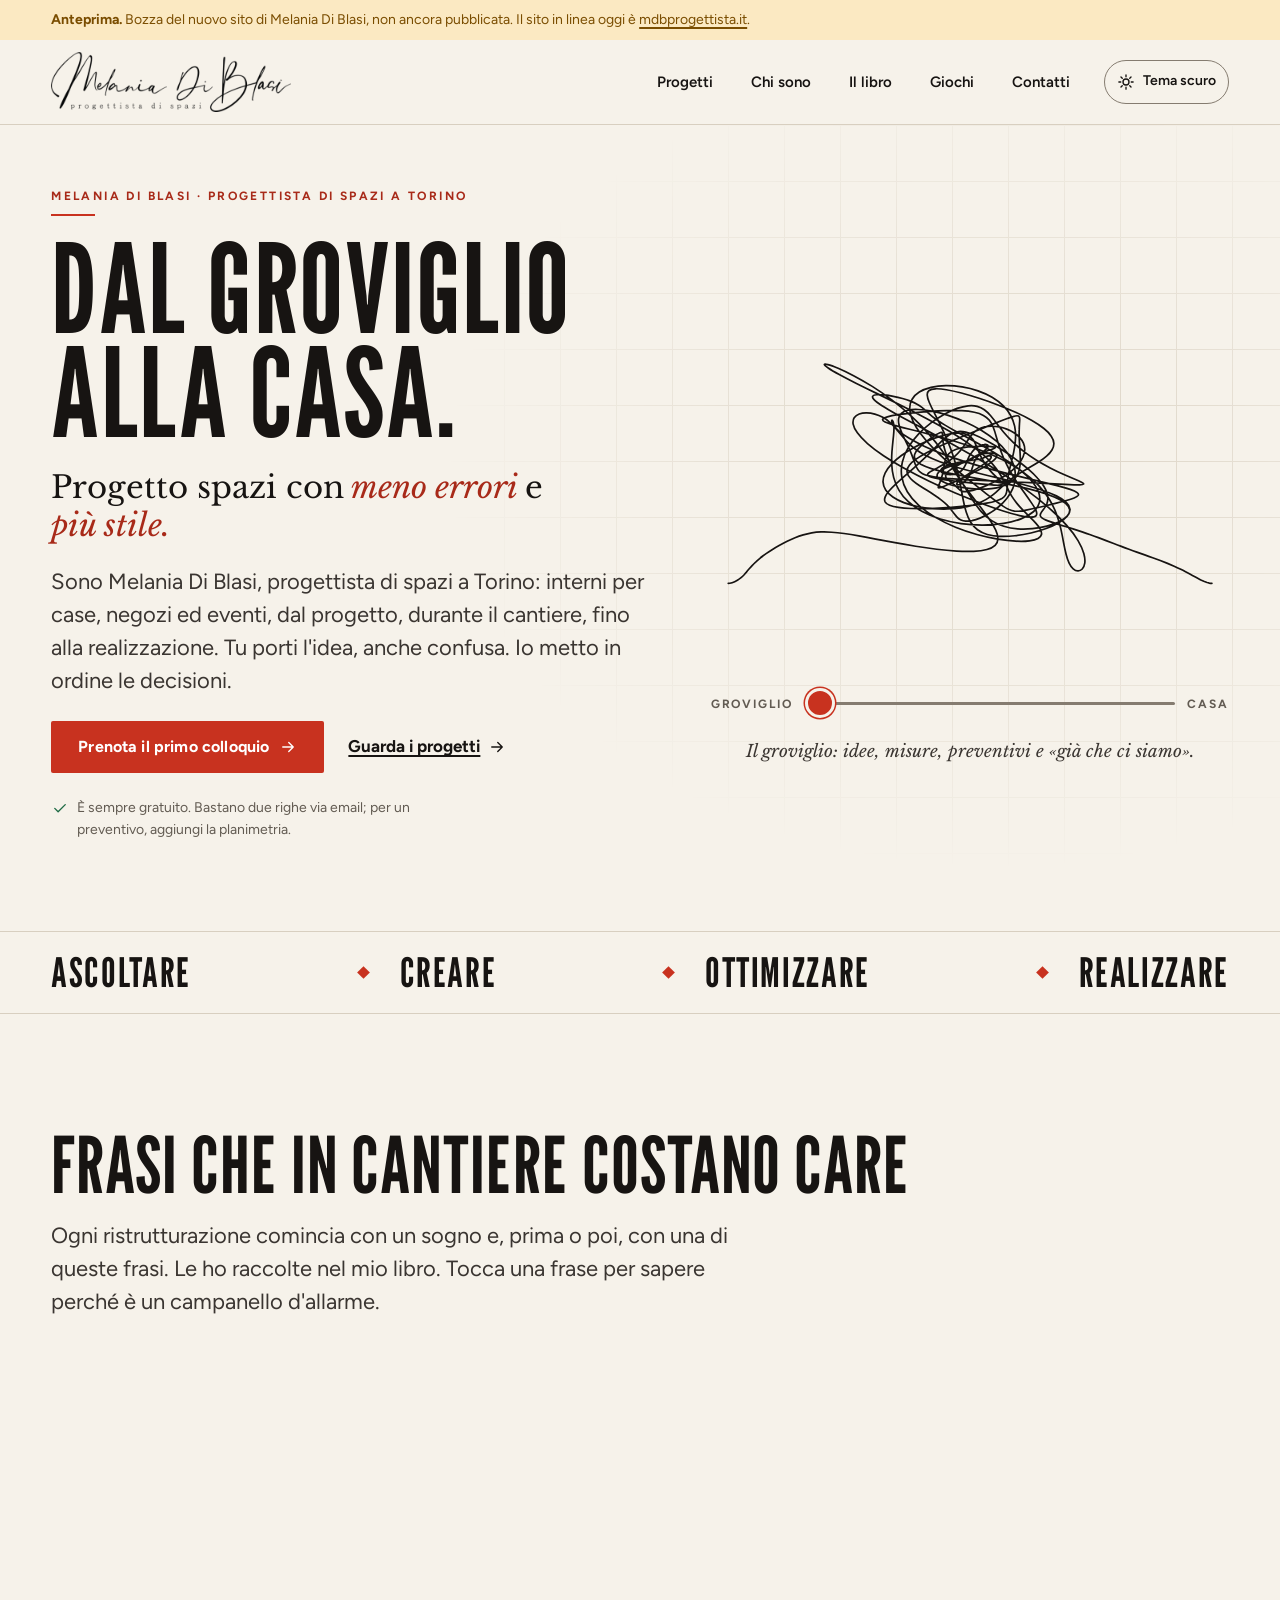
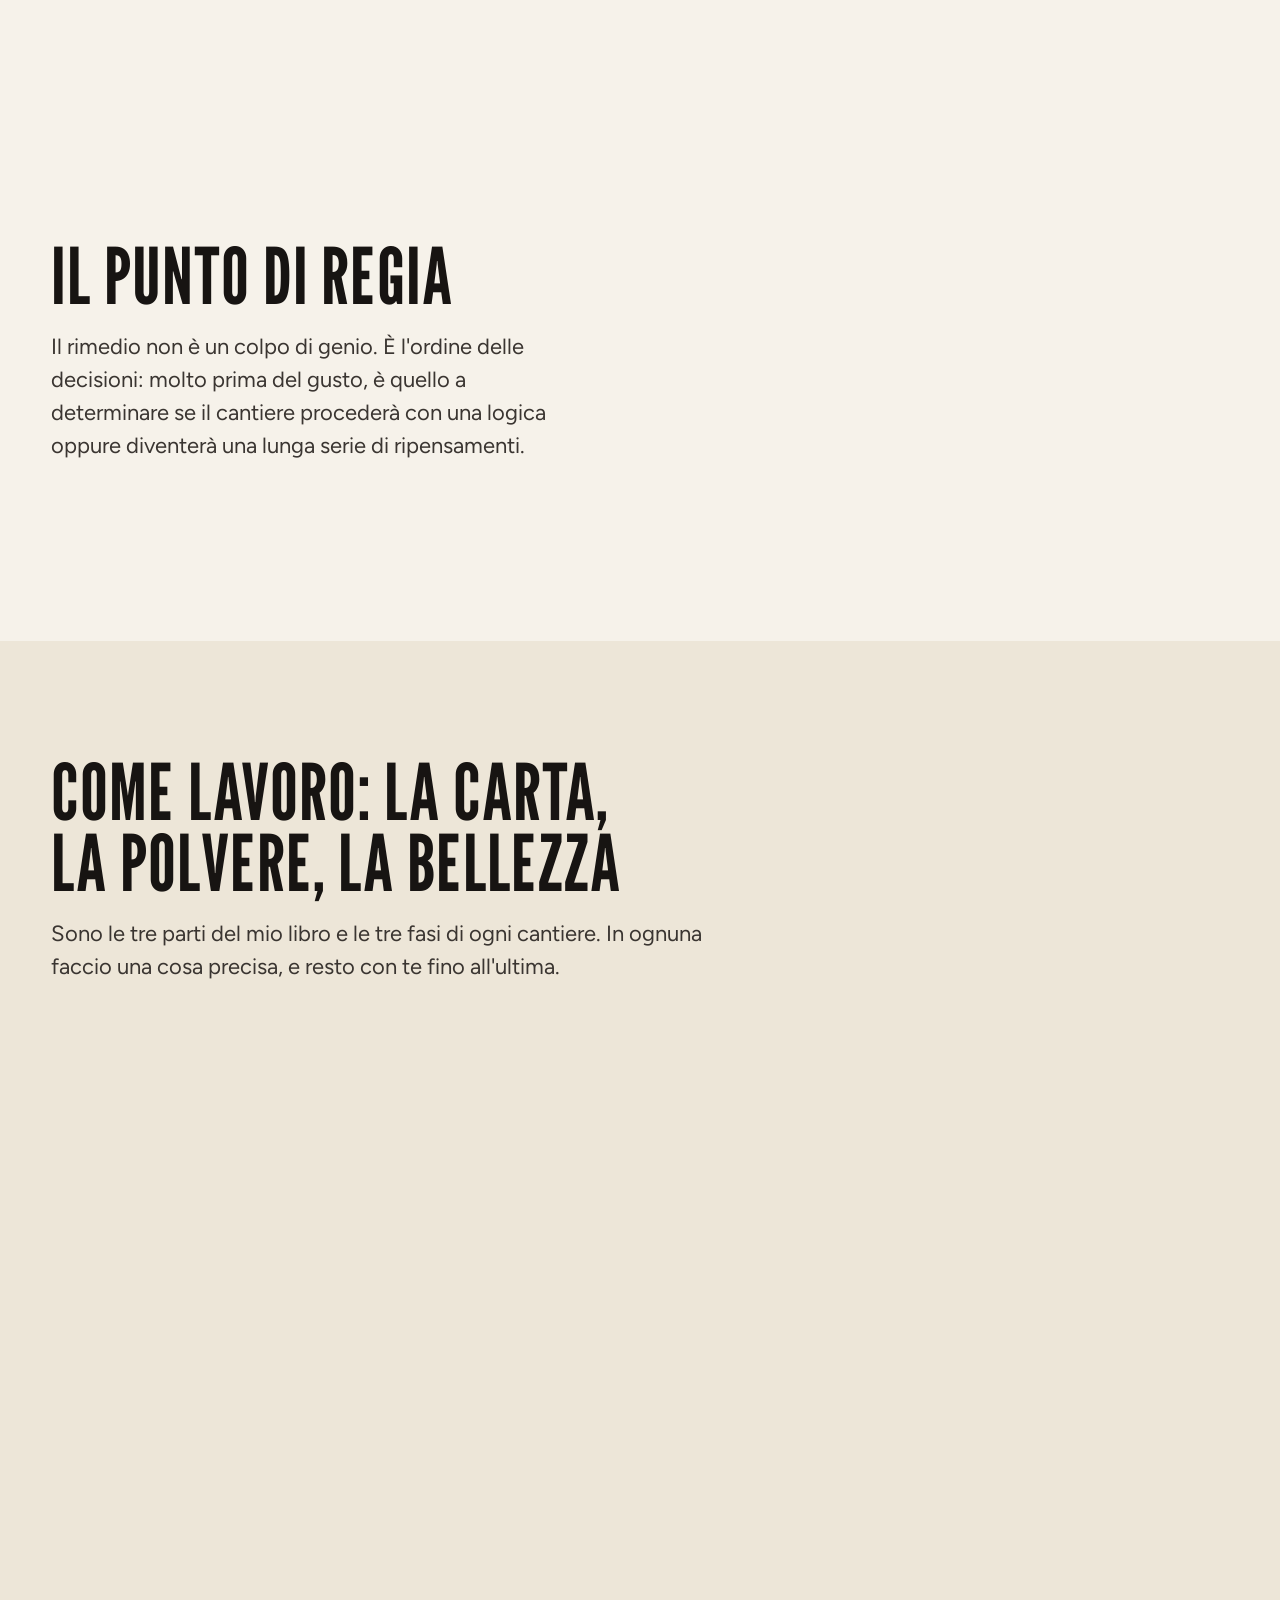
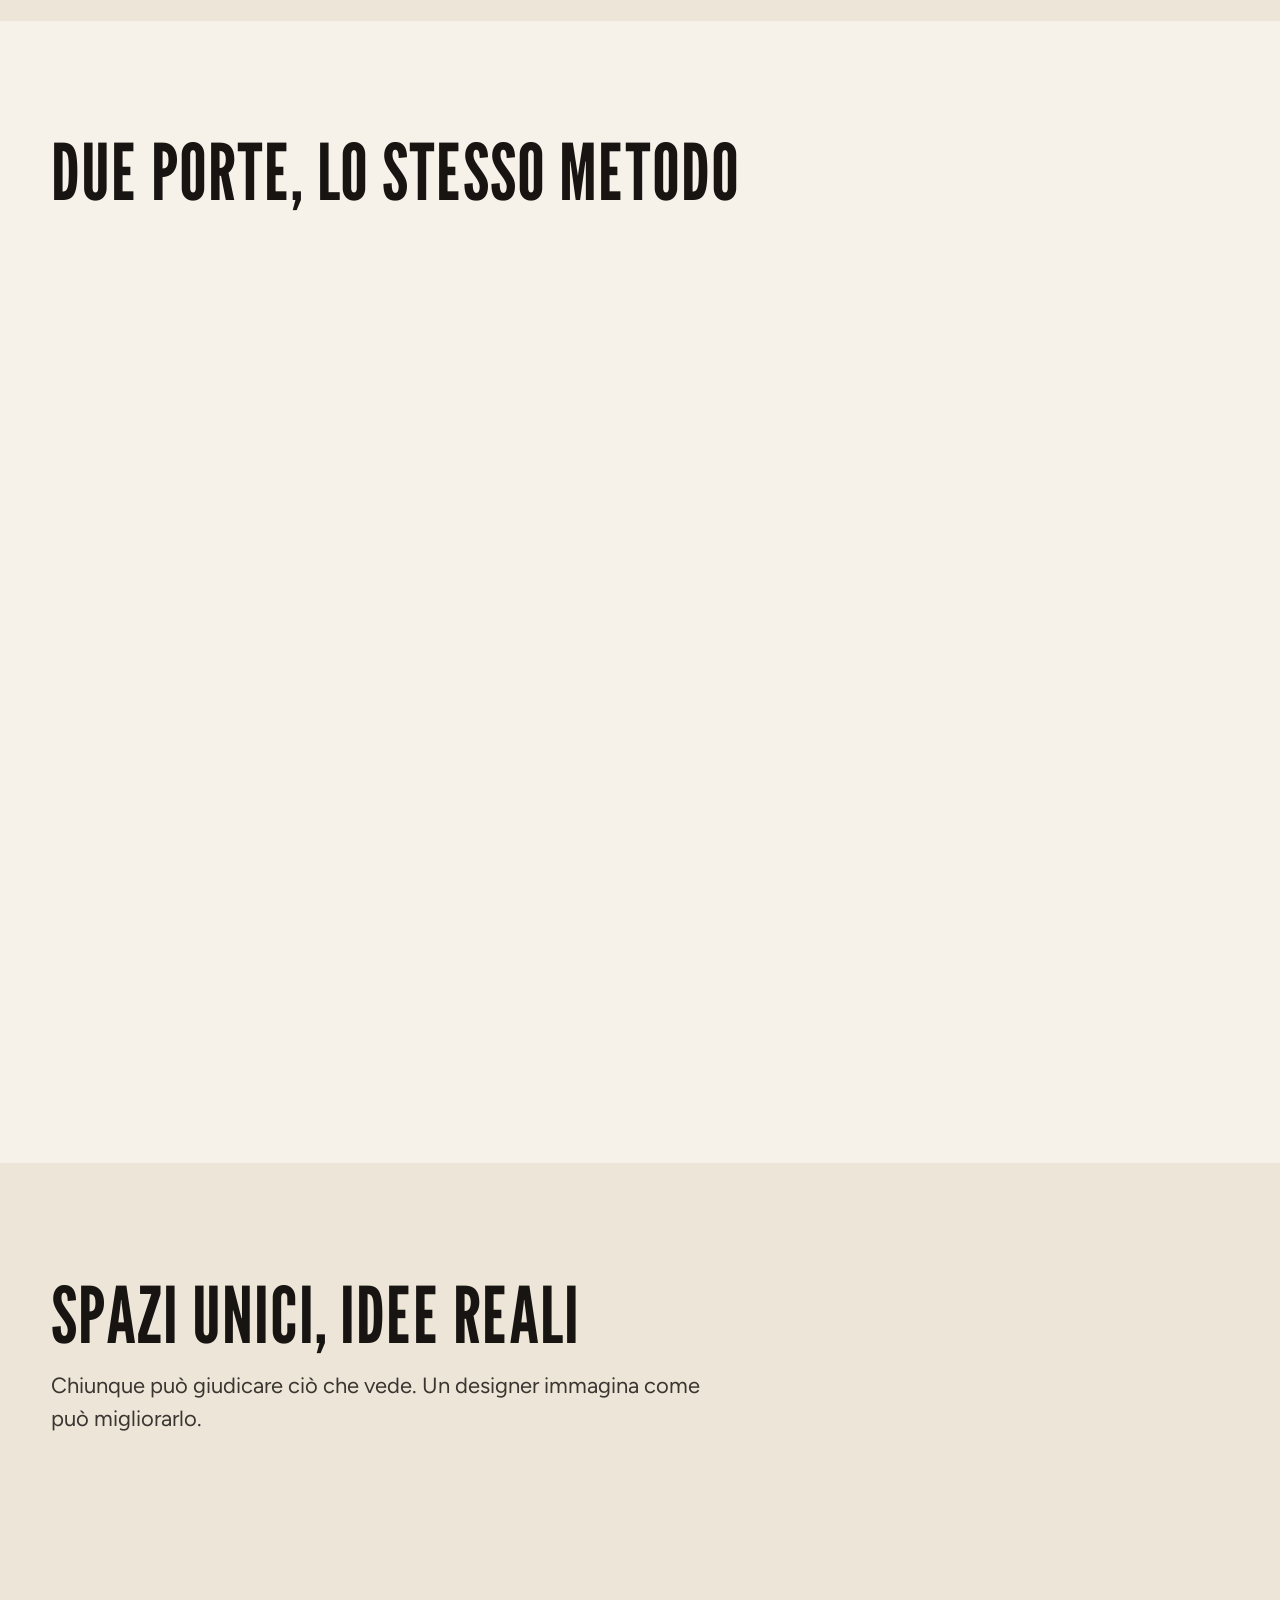
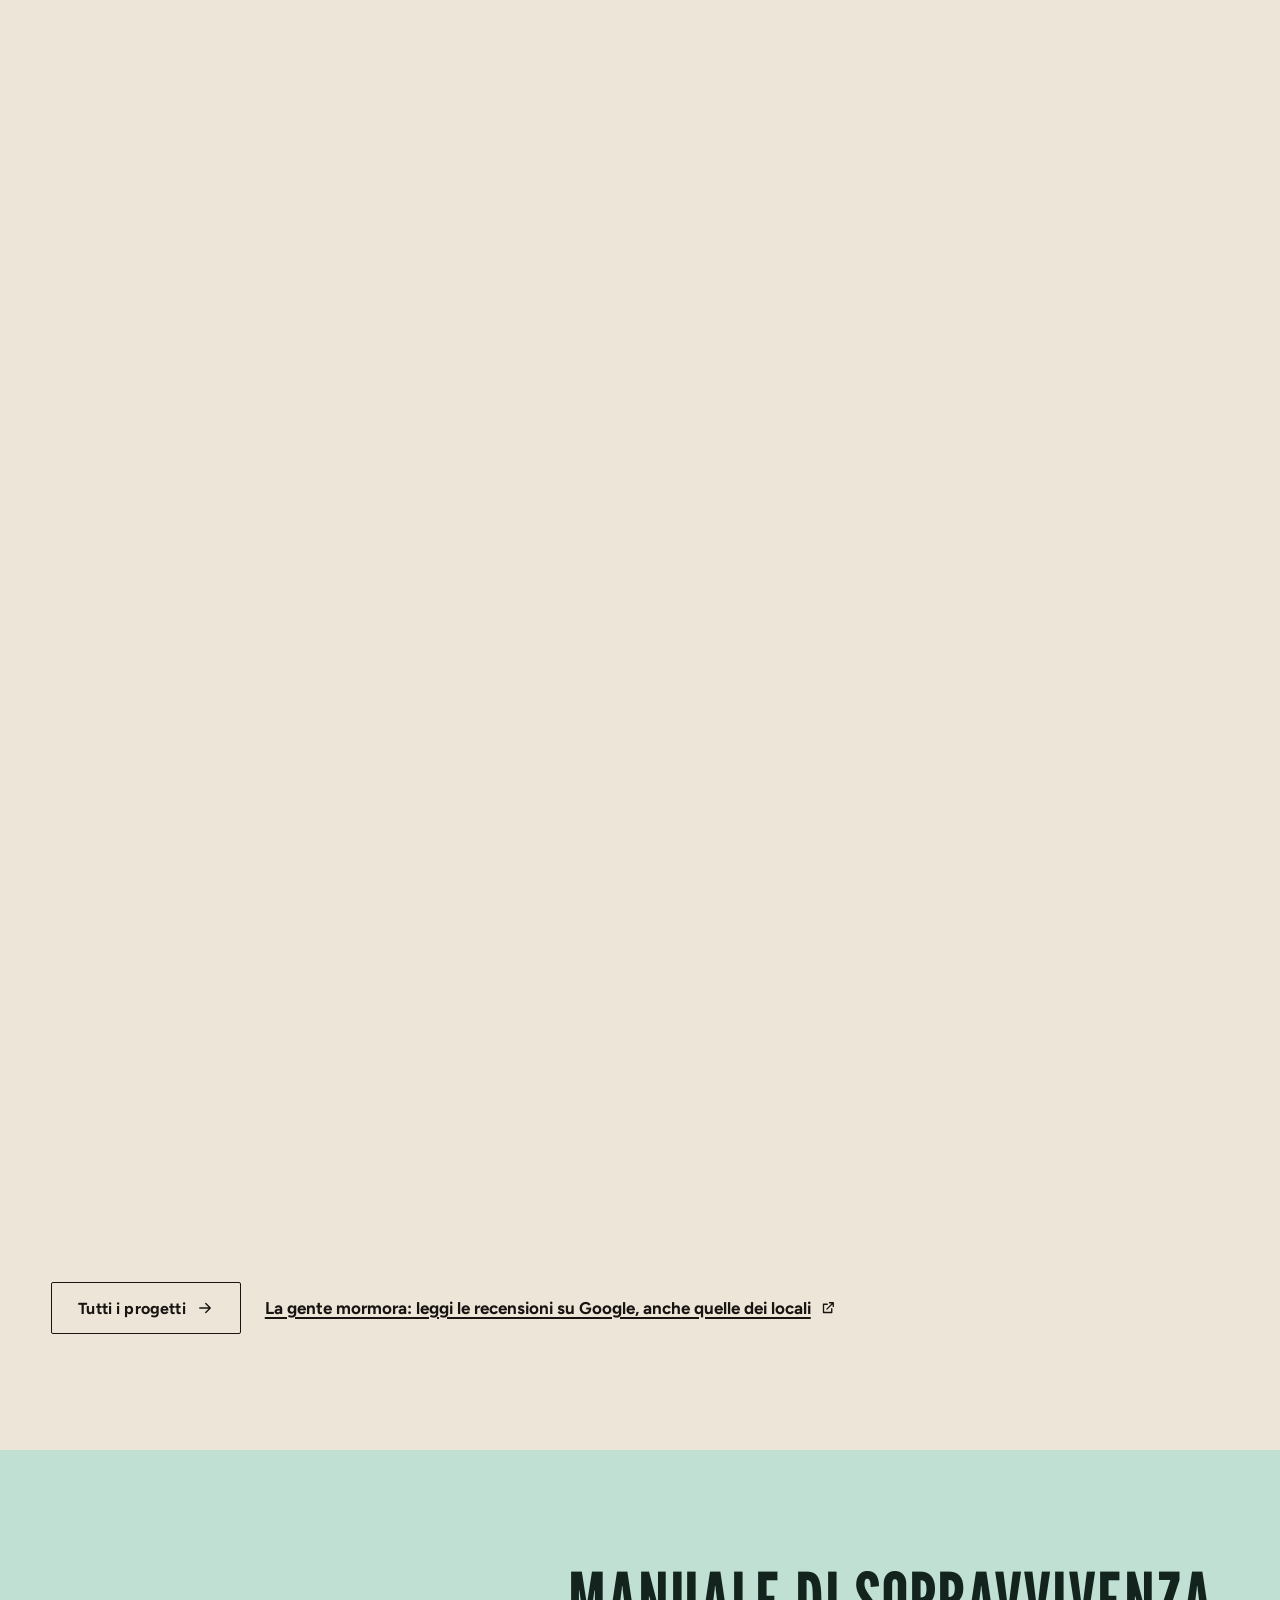
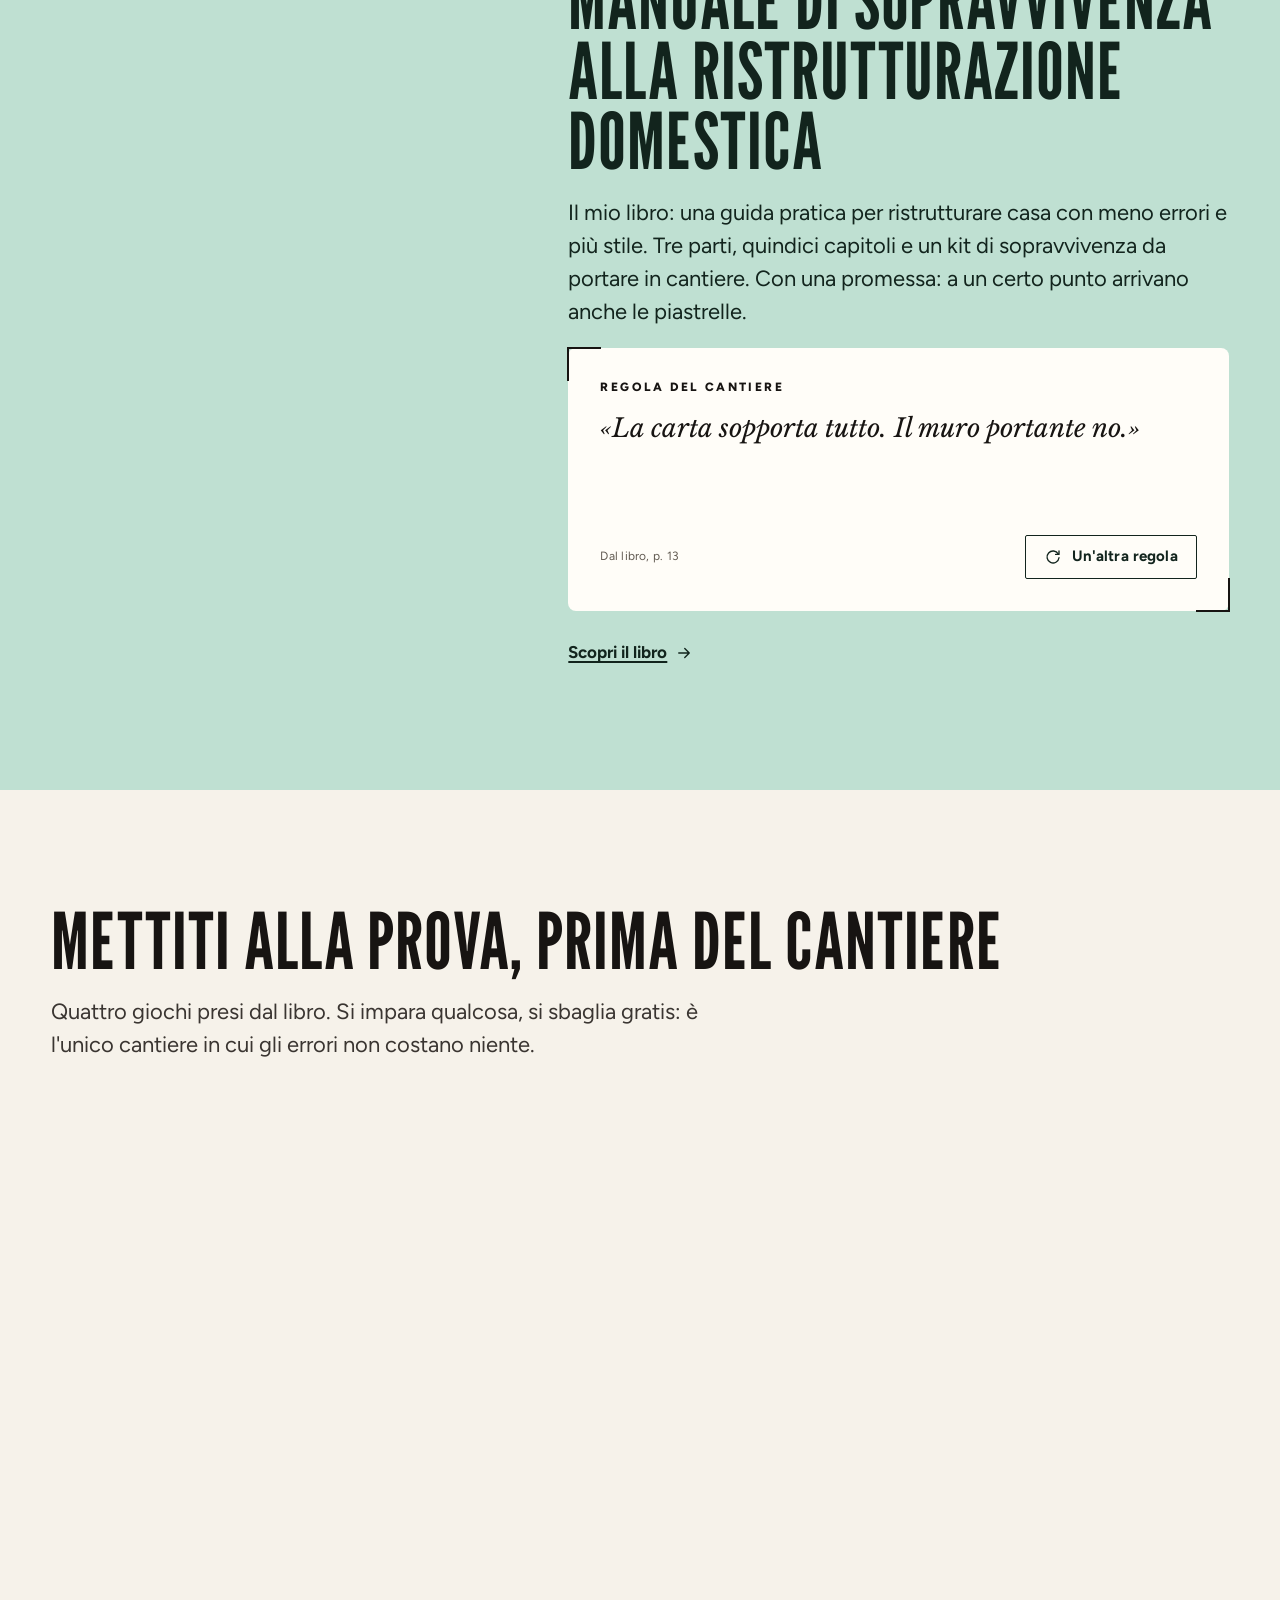
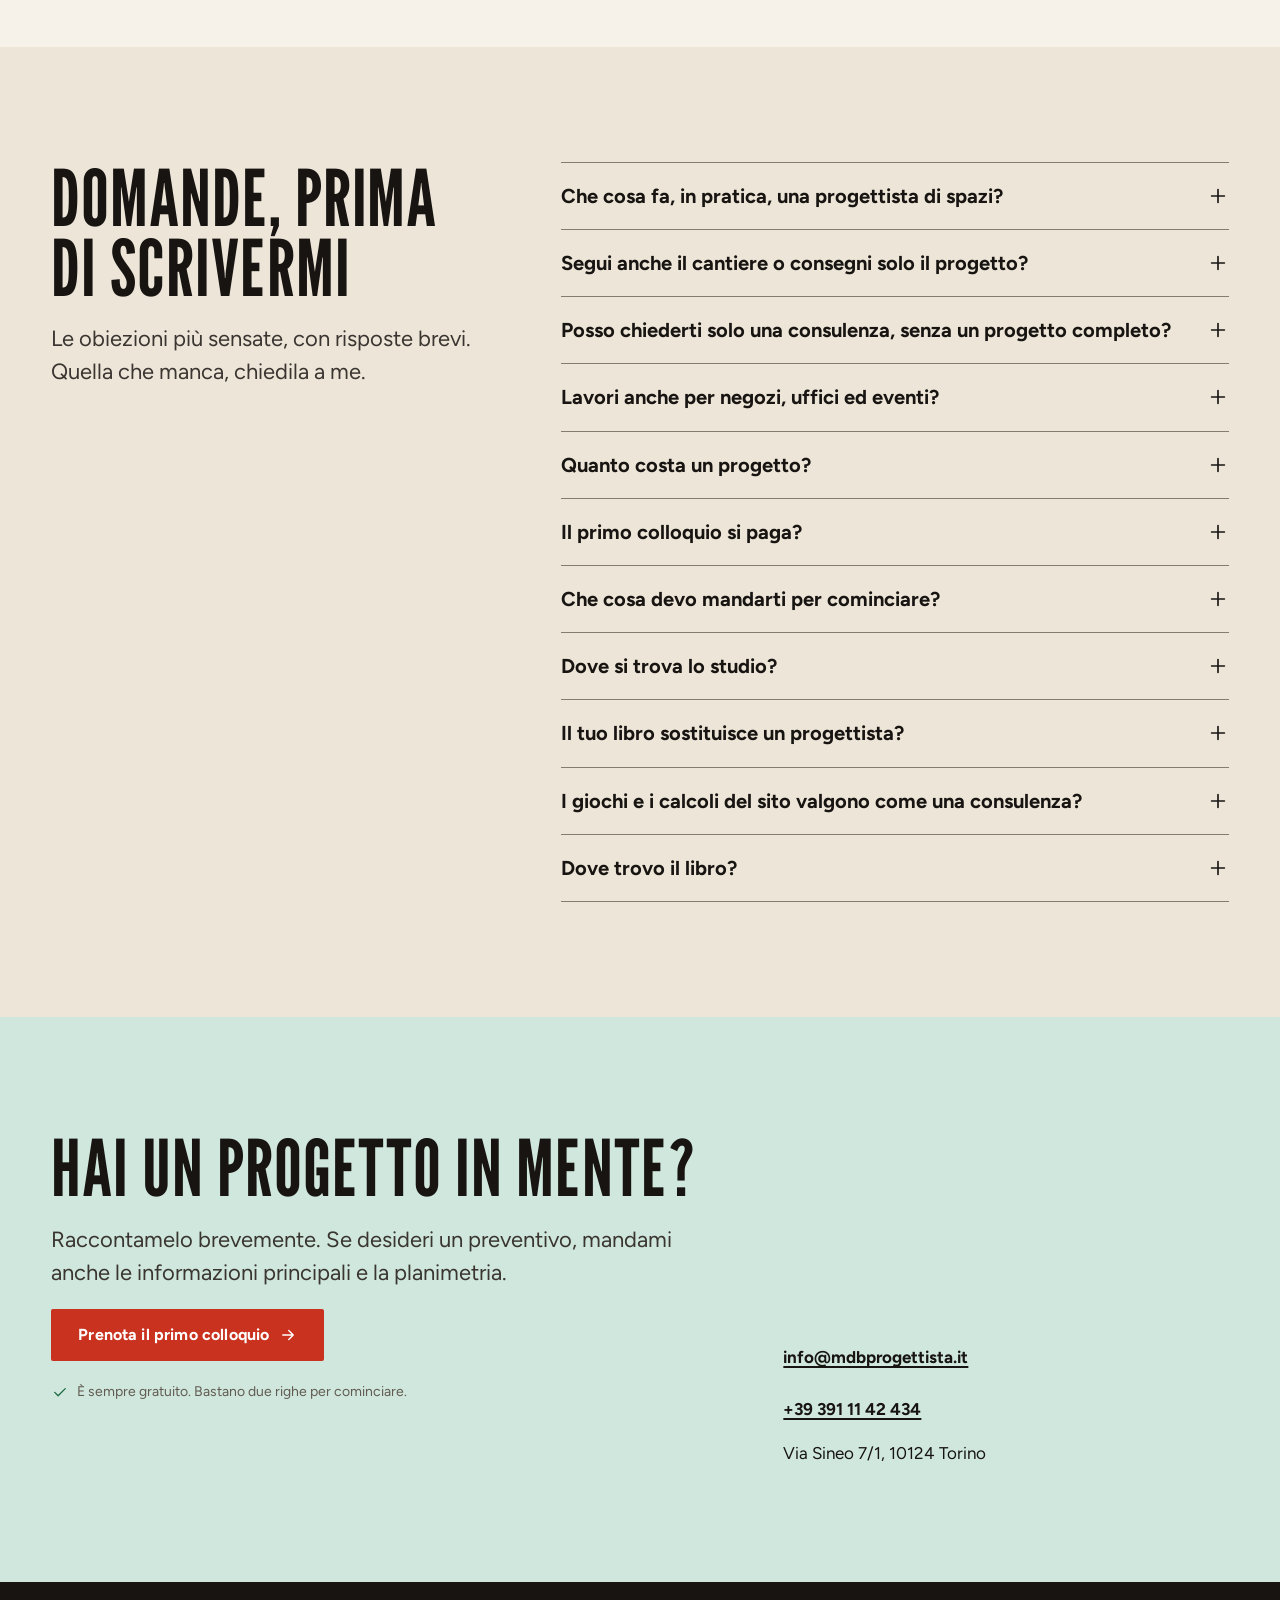
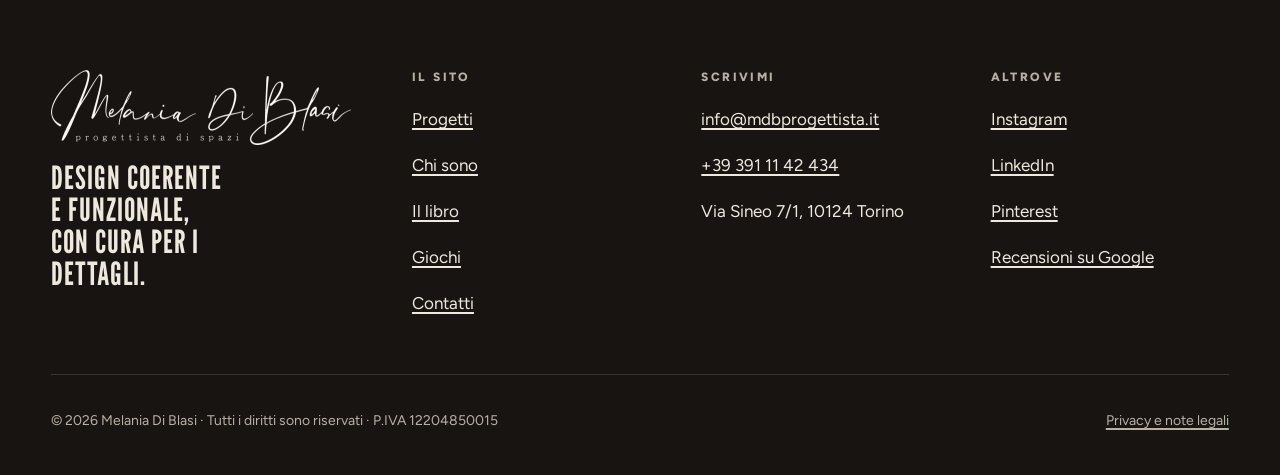
==== index.html @ 5ae968a7 "Bozza del sito (costruita dal salvataggio 2538190) Co-Authored-By: Claude Fable 5.2 <noreply@anthrop" ====
<!doctype html>
<html lang="it" class="no-js">
<head>
<meta charset="utf-8">
<meta name="viewport" content="width=device-width, initial-scale=1">
<title>Melania Di Blasi · Progettista di spazi a Torino</title>
<meta name="description" content="Interior design per case, negozi ed eventi a Torino. Dal progetto al cantiere fino alla realizzazione: raccontami il tuo spazio con una email.">
<link rel="canonical" href="https://andr3a100.github.io/mdb-anteprima/">
<meta name="robots" content="noindex, nofollow">
<meta name="author" content="Melania Di Blasi">
<meta name="theme-color" content="#F6F2EA" media="(prefers-color-scheme: light)">
<meta name="theme-color" content="#141210" media="(prefers-color-scheme: dark)">
<meta name="format-detection" content="telephone=no">
<meta http-equiv="Content-Security-Policy" content="default-src 'self'; img-src 'self' data:; style-src 'self'; script-src 'self'; font-src 'self'; connect-src 'none'; object-src 'none'; base-uri 'self'; form-action 'none'">
<meta name="referrer" content="strict-origin-when-cross-origin">
<meta property="og:type" content="website">
<meta property="og:locale" content="it_IT">
<meta property="og:site_name" content="Melania Di Blasi · progettista di spazi">
<meta property="og:title" content="Melania Di Blasi · Progettista di spazi a Torino">
<meta property="og:description" content="Interior design per case, negozi ed eventi a Torino. Dal progetto al cantiere fino alla realizzazione: raccontami il tuo spazio con una email.">
<meta property="og:url" content="https://andr3a100.github.io/mdb-anteprima/">
<meta property="og:image" content="https://andr3a100.github.io/mdb-anteprima/risorse/img/anteprima.jpg">
<meta property="og:image:width" content="1200">
<meta property="og:image:height" content="630">
<meta property="og:image:alt" content="Melania Di Blasi, progettista di spazi: dal groviglio alla casa">
<meta name="twitter:card" content="summary_large_image">
<link rel="icon" href="risorse/img/icona.svg" type="image/svg+xml">
<link rel="icon" href="risorse/img/icona-48.png" sizes="48x48" type="image/png">
<link rel="apple-touch-icon" href="risorse/img/icona-180.png">
<link rel="preload" href="risorse/font/league-gothic-400.woff2" as="font" type="font/woff2" crossorigin>
<link rel="preload" href="risorse/font/figtree-variabile.woff2" as="font" type="font/woff2" crossorigin>
<link rel="stylesheet" href="risorse/css/sito.css?v=bc09ea7401">
<script src="risorse/js/tema.js?v=bbae7c9311"></script>
<script type="application/ld+json">{"@context": "https://schema.org", "@graph": [{"@type": ["LocalBusiness", "ProfessionalService"], "@id": "https://andr3a100.github.io/mdb-anteprima/#studio", "name": "Melania Di Blasi · progettista di spazi", "url": "https://andr3a100.github.io/mdb-anteprima/", "description": "Progetti di interior design e brand identity per spazi residenziali e commerciali: consulenza per ristrutturazioni, home staging, allestimento di eventi.", "image": "https://andr3a100.github.io/mdb-anteprima/risorse/img/anteprima.jpg", "logo": "https://andr3a100.github.io/mdb-anteprima/risorse/img/logo-melania-di-blasi.png", "email": "info@mdbprogettista.it", "telephone": "+393911142434", "vatID": "IT12204850015", "address": {"@type": "PostalAddress", "streetAddress": "Via Sineo 7/1", "postalCode": "10124", "addressLocality": "Torino", "addressCountry": "IT"}, "founder": {"@id": "https://andr3a100.github.io/mdb-anteprima/#melania"}, "sameAs": ["https://www.instagram.com/melania_di_blasi_progettista", "https://www.linkedin.com/in/melania-d-bb1aa2b3", "https://pin.it/127tPZosk"]}, {"@type": "Person", "@id": "https://andr3a100.github.io/mdb-anteprima/#melania", "name": "Melania Di Blasi", "jobTitle": "Progettista di spazi", "url": "https://andr3a100.github.io/mdb-anteprima/about/", "worksFor": {"@id": "https://andr3a100.github.io/mdb-anteprima/#studio"}, "sameAs": ["https://www.instagram.com/melania_di_blasi_progettista", "https://www.linkedin.com/in/melania-d-bb1aa2b3", "https://pin.it/127tPZosk"]}, {"@type": "WebSite", "@id": "https://andr3a100.github.io/mdb-anteprima/#sito", "url": "https://andr3a100.github.io/mdb-anteprima/", "name": "Melania Di Blasi · progettista di spazi", "inLanguage": "it", "publisher": {"@id": "https://andr3a100.github.io/mdb-anteprima/#studio"}}, {"@type": "FAQPage", "@id": "https://andr3a100.github.io/mdb-anteprima/#domande", "mainEntity": [{"@type": "Question", "name": "Che cosa fa, in pratica, una progettista di spazi?", "acceptedAnswer": {"@type": "Answer", "text": "Progetto spazi residenziali e commerciali. Comincio da come una casa viene vissuta e da come un'attività vuole essere riconosciuta, non da uno stile da applicare a ogni progetto. Poi traduco esigenze e idee in scelte concrete: la distribuzione degli ambienti, i materiali, la luce, i dettagli."}}, {"@type": "Question", "name": "Segui anche il cantiere o consegni solo il progetto?", "acceptedAnswer": {"@type": "Answer", "text": "Il mio lavoro non finisce con la consegna del progetto. Ti accompagno durante la ristrutturazione, mi confronto con le imprese e seguo le scelte che emergono lungo il percorso, perché ciò che abbiamo immaginato insieme trovi forma nella realtà."}}, {"@type": "Question", "name": "Posso chiederti solo una consulenza, senza un progetto completo?", "acceptedAnswer": {"@type": "Answer", "text": "Sì. Tra i miei servizi ci sono la consulenza per ristrutturazioni e l'home staging. Raccontami che cosa ti serve: partiamo da lì."}}, {"@type": "Question", "name": "Lavori anche per negozi, uffici ed eventi?", "acceptedAnswer": {"@type": "Answer", "text": "Sì. Per un negozio o un ufficio parto spesso dal brand: il logo, i colori, il modo in cui l'attività si racconta li porto dentro lo spazio, dalle vetrine agli interni. Per un evento curo anche la parte grafica, dagli inviti alla segnaletica, fino all'allestimento del giorno stesso."}}, {"@type": "Question", "name": "Quanto costa un progetto?", "acceptedAnswer": {"@type": "Answer", "text": "Dipende dallo spazio e da che cosa ti serve. Il primo colloquio è sempre gratuito; per un preventivo mandami le informazioni principali e la planimetria via email."}}, {"@type": "Question", "name": "Il primo colloquio si paga?", "acceptedAnswer": {"@type": "Answer", "text": "No: il primo colloquio è sempre gratuito. Se poi vuoi andare avanti, ti preparo un preventivo."}}, {"@type": "Question", "name": "Che cosa devo mandarti per cominciare?", "acceptedAnswer": {"@type": "Answer", "text": "Bastano due righe: raccontami brevemente il progetto che hai in mente. Se desideri un preventivo, aggiungi le informazioni principali e la planimetria."}}, {"@type": "Question", "name": "Dove si trova lo studio?", "acceptedAnswer": {"@type": "Answer", "text": "A Torino, in via Sineo. Lavoro anche fuori città: tra i progetti pubblicati c'è un ristorante a Vieste. Scrivimi dove si trova il tuo spazio."}}, {"@type": "Question", "name": "Il tuo libro sostituisce un progettista?", "acceptedAnswer": {"@type": "Answer", "text": "No, e non vuole farlo. Non nasce per trasformare chi legge in tecnico, artigiano o direttore dei lavori: è uno strumento per orientarsi dentro una ristrutturazione vera, capire quali domande conviene fare e in quali punti è meglio fermarsi prima di decidere male."}}, {"@type": "Question", "name": "I giochi e i calcoli del sito valgono come una consulenza?", "acceptedAnswer": {"@type": "Answer", "text": "No. Sono un gioco e una prima stima, fatti con le misure e le regole del mio libro. Ogni casa ha i suoi vincoli: le decisioni vere si prendono su un progetto e, per pratiche edilizie e impianti, con i professionisti abilitati."}}, {"@type": "Question", "name": "Dove trovo il libro?", "acceptedAnswer": {"@type": "Answer", "text": "Si ordina via email: scrivi a info@mdbprogettista.it e ti rispondo io, con tutti i dettagli."}}]}]}</script>
</head>
<body>
<a class="salta" href="#contenuto">Salta al contenuto</a>
<p class="anteprima-fascia" role="note"><strong>Anteprima.</strong> Bozza del nuovo sito di Melania Di Blasi, non ancora pubblicata. Il sito in linea oggi è <a href="https://www.mdbprogettista.it/" rel="noopener">mdbprogettista.it</a>.</p>
<header class="testata">
<div class="wrap testata-riga">
<a class="marchio" href="./"><img src="risorse/img/logo-melania-di-blasi.png" alt="Melania Di Blasi, progettista di spazi: pagina iniziale" width="600" height="150"></a>
<nav class="menu" aria-label="Sezioni del sito"><ul><li><a href="portfolio/">Progetti</a></li><li><a href="about/">Chi sono</a></li><li><a href="libro/">Il libro</a></li><li><a href="giochi/">Giochi</a></li><li><a href="contatti/">Contatti</a></li></ul></nav>
<button class="tema" type="button" data-tema aria-pressed="false"><svg class="sole" viewBox="0 0 24 24" fill="none" stroke="currentColor" stroke-width="1.8" stroke-linecap="round" stroke-linejoin="round" aria-hidden="true" focusable="false"><circle cx="12" cy="12" r="4"/><path d="M12 2.5v2.5M12 19v2.5M2.5 12H5M19 12h2.5M5.3 5.3L7 7M17 17l1.7 1.7M18.7 5.3L17 7M7 17l-1.7 1.7"/></svg><svg class="luna" viewBox="0 0 24 24" fill="none" stroke="currentColor" stroke-width="1.8" stroke-linecap="round" stroke-linejoin="round" aria-hidden="true" focusable="false"><path d="M20 14.2A8 8 0 1 1 9.8 4a6.4 6.4 0 0 0 10.2 10.2z"/></svg><span data-tema-testo>Tema scuro</span></button>
</div>
</header>
<main id="contenuto">
<section class="apertura">
<div class="wrap apertura-griglia">
<div class="apertura-testo">
<h1>
<span class="etichetta">Melania Di Blasi · progettista di spazi a Torino</span>
<span class="titolone">Dal groviglio<br>alla casa.</span>
</h1>
<p class="attacco stretto"><span class="corsivo motto"><em>Progetto spazi con</em> meno errori <em>e</em> più stile.</span> Sono Melania Di Blasi, progettista di spazi a Torino: interni per case, negozi ed eventi, dal progetto, durante il cantiere, fino alla realizzazione. Tu porti l'idea, anche confusa. Io metto in ordine le decisioni.</p>
<div class="azioni">
<a class="btn btn-primario" href="contatti/">Prenota il primo colloquio <svg class="freccia" viewBox="0 0 24 24" fill="none" stroke="currentColor" stroke-width="1.8" stroke-linecap="round" stroke-linejoin="round" aria-hidden="true" focusable="false"><path d="M5 12h14M13 6l6 6-6 6"/></svg></a>
<a class="collegamento" href="portfolio/">Guarda i progetti <svg class="freccia" viewBox="0 0 24 24" fill="none" stroke="currentColor" stroke-width="1.8" stroke-linecap="round" stroke-linejoin="round" aria-hidden="true" focusable="false"><path d="M5 12h14M13 6l6 6-6 6"/></svg></a>
</div>
<p class="rassicura"><svg viewBox="0 0 24 24" fill="none" stroke="currentColor" stroke-width="1.8" stroke-linecap="round" stroke-linejoin="round" aria-hidden="true" focusable="false"><path d="M5 12.5l4.5 4.5L19 7.5"/></svg><span>È sempre gratuito. Bastano due righe via email; per un preventivo, aggiungi la planimetria.</span></p>
</div>

<div class="groviglio" data-groviglio>
<div class="groviglio-foglio">
<svg viewBox="0 0 600 500" role="img" aria-labelledby="groviglio-titolo">
<title id="groviglio-titolo">Un filo aggrovigliato che, tirato, diventa il profilo di una casa con la porta rossa</title>
<g class="guide" data-guide>
<line x1="190" y1="96" x2="190" y2="452"/><line x1="410" y1="96" x2="410" y2="452"/><line x1="300" y1="100" x2="300" y2="440"/>
<line x1="110" y1="250" x2="490" y2="250"/><line x1="110" y1="140" x2="490" y2="140"/><line x1="110" y1="310" x2="490" y2="310"/>
<line x1="245" y1="112" x2="245" y2="440"/><line x1="355" y1="112" x2="355" y2="440"/><line x1="110" y1="195" x2="490" y2="195"/>
</g>
<rect class="porta" data-porta x="279" y="306" width="42" height="94"/>
<path class="filo" data-filo vector-effect="non-scaling-stroke" d="M20 400H190V250L172 268L300 140L428 268L410 250V400H580"/>
<rect class="porta-telaio" data-telaio vector-effect="non-scaling-stroke" x="279" y="306" width="42" height="94"/>
</svg>
</div>
<div class="groviglio-comando">
<span aria-hidden="true">Groviglio</span>
<input class="cursore" type="range" min="0" max="100" value="100" step="1" data-cursore aria-label="Trascina: dal groviglio alla casa">
<span aria-hidden="true">Casa</span>
</div>
<p class="groviglio-detto" data-detto aria-live="polite">Trascina il cursore: il groviglio è tuo, il filo lo tiro io.</p>
</div>
</div>
</section>

<div class="verbi" aria-label="Come lavoro, in quattro verbi">
<div class="wrap">
<ul>
<li>Ascoltare</li><li>Creare</li><li>Ottimizzare</li><li>Realizzare</li>
</ul>
</div>
</div>

<section class="sezione" id="problema" aria-labelledby="problema-titolo">
<div class="wrap">
<div class="capo">
<h2 class="titolo" id="problema-titolo">Frasi che in cantiere costano care</h2>
<p class="attacco">Ogni ristrutturazione comincia con un sogno e, prima o poi, con una di queste frasi. Le ho raccolte nel mio libro. Tocca una frase per sapere perché è un campanello d'allarme.</p>
</div>
<div class="frasi">
<details class="frase entra">
<summary><span class="stato stato-rosso"><svg viewBox="0 0 24 24" fill="none" stroke="currentColor" stroke-width="1.8" stroke-linecap="round" stroke-linejoin="round" aria-hidden="true" focusable="false"><path d="M6 21V4M6 4.5h11.5l-2.6 4 2.6 4H6"/></svg>Red flag</span><q>Già che ci siamo, facciamo anche questo.</q><span class="apri"><svg viewBox="0 0 24 24" fill="none" stroke="currentColor" stroke-width="1.8" stroke-linecap="round" stroke-linejoin="round" aria-hidden="true" focusable="false"><path d="M12 5v14M5 12h14"/></svg>Perché?</span></summary>
<div class="risposta"><p>È una delle frasi più costose dell'edilizia: ogni volta che succede il preventivo sale, il cantiere si allunga e la serenità si riduce. Una volta chiuso il progetto, si smette di improvvisare.</p><p class="fonte">Dal libro, p. 11</p></div>
</details>
<details class="frase entra">
<summary><span class="stato stato-rosso"><svg viewBox="0 0 24 24" fill="none" stroke="currentColor" stroke-width="1.8" stroke-linecap="round" stroke-linejoin="round" aria-hidden="true" focusable="false"><path d="M6 21V4M6 4.5h11.5l-2.6 4 2.6 4H6"/></svg>Red flag</span><q>Iniziamo intanto, poi si vede la pratica.</q><span class="apri"><svg viewBox="0 0 24 24" fill="none" stroke="currentColor" stroke-width="1.8" stroke-linecap="round" stroke-linejoin="round" aria-hidden="true" focusable="false"><path d="M12 5v14M5 12h14"/></svg>Perché?</span></summary>
<div class="risposta"><p>Quello non è ottimismo, è un red flag con il caschetto. Non si rincorre la pratica: prima il progettista, poi l'impresa.</p><p class="fonte">Dal libro, p. 17 e 19</p></div>
</details>
<details class="frase entra">
<summary><span class="stato stato-rosso"><svg viewBox="0 0 24 24" fill="none" stroke="currentColor" stroke-width="1.8" stroke-linecap="round" stroke-linejoin="round" aria-hidden="true" focusable="false"><path d="M6 21V4M6 4.5h11.5l-2.6 4 2.6 4H6"/></svg>Red flag</span><q>Per rifare tutto saremo attorno a…</q><span class="apri"><svg viewBox="0 0 24 24" fill="none" stroke="currentColor" stroke-width="1.8" stroke-linecap="round" stroke-linejoin="round" aria-hidden="true" focusable="false"><path d="M12 5v14M5 12h14"/></svg>Perché?</span></summary>
<div class="risposta"><p>«Attorno a» non è un metodo, è un preludio al trauma. Da un preventivo «a occhio» conviene allontanarsi lentamente.</p><p class="fonte">Dal libro, p. 35</p></div>
</details>
<details class="frase entra">
<summary><span class="stato stato-rosso"><svg viewBox="0 0 24 24" fill="none" stroke="currentColor" stroke-width="1.8" stroke-linecap="round" stroke-linejoin="round" aria-hidden="true" focusable="false"><path d="M6 21V4M6 4.5h11.5l-2.6 4 2.6 4H6"/></svg>Red flag</span><q>Tranquilli, ci sta.</q><span class="apri"><svg viewBox="0 0 24 24" fill="none" stroke="currentColor" stroke-width="1.8" stroke-linecap="round" stroke-linejoin="round" aria-hidden="true" focusable="false"><path d="M12 5v14M5 12h14"/></svg>Perché?</span></summary>
<div class="risposta"><p>«Ci sta» non significa «funziona». Una stanza ben progettata non è quella in cui entrano più cose: è quella in cui ogni cosa ha lo spazio giusto per essere usata senza acrobazie, contorsioni o rancore domestico.</p><p class="fonte">Dal libro, p. 27</p></div>
</details>
<details class="frase entra">
<summary><span class="stato stato-rosso"><svg viewBox="0 0 24 24" fill="none" stroke="currentColor" stroke-width="1.8" stroke-linecap="round" stroke-linejoin="round" aria-hidden="true" focusable="false"><path d="M6 21V4M6 4.5h11.5l-2.6 4 2.6 4H6"/></svg>Red flag</span><q>Quel muro è sottile: buttiamolo giù.</q><span class="apri"><svg viewBox="0 0 24 24" fill="none" stroke="currentColor" stroke-width="1.8" stroke-linecap="round" stroke-linejoin="round" aria-hidden="true" focusable="false"><path d="M12 5v14M5 12h14"/></svg>Perché?</span></summary>
<div class="risposta"><p>Se non sai cos'è, non demolirlo! Il fatto che un muro sembri sottile, storto o brutto non significa che sia sacrificabile. Prima si identifica, poi si decide.</p><p class="fonte">Dal libro, p. 20</p></div>
</details>
<details class="frase entra">
<summary><span class="stato stato-verde"><svg viewBox="0 0 24 24" fill="none" stroke="currentColor" stroke-width="1.8" stroke-linecap="round" stroke-linejoin="round" aria-hidden="true" focusable="false"><path d="M5 12.5l4.5 4.5L19 7.5"/></svg>Tutto ok</span><q>Prima il progettista, poi l'impresa.</q><span class="apri"><svg viewBox="0 0 24 24" fill="none" stroke="currentColor" stroke-width="1.8" stroke-linecap="round" stroke-linejoin="round" aria-hidden="true" focusable="false"><path d="M12 5v14M5 12h14"/></svg>Perché?</span></summary>
<div class="risposta"><p>Prima si definisce il progetto, poi si cerca chi lo esegue. Invertire l'ordine significa far lavorare il cantiere sulle ipotesi.</p><p class="fonte">Dal libro, p. 12</p></div>
</details>
</div>

<div class="regia">
<div class="capo">
<h3 class="titolo">Il punto di regia</h3>
<p class="attacco">Il rimedio non è un colpo di genio. È l'ordine delle decisioni: molto prima del gusto, è quello a determinare se il cantiere procederà con una logica oppure diventerà una lunga serie di ripensamenti.</p>
</div>
<blockquote class="citazione entra">
<p>«Il progettista è il punto di regia. Trasforma il desiderio di “una cucina più grande” in disegni, quote, verifiche tecniche e scelte coerenti. È la figura che previene gli errori prima che diventino lavori aggiuntivi.»</p>
<footer>Dal mio libro, <cite>Manuale di sopravvivenza alla ristrutturazione domestica</cite>, p. 12</footer>
</blockquote>
</div>
</div>
</section>

<section class="sezione sezione-tinta" id="metodo" aria-labelledby="metodo-titolo">
<div class="wrap">
<div class="capo">
<h2 class="titolo" id="metodo-titolo">Come lavoro: la carta, la polvere, la bellezza</h2>
<p class="attacco">Sono le tre parti del mio libro e le tre fasi di ogni cantiere. In ognuna faccio una cosa precisa, e resto con te fino all'ultima.</p>
</div>
<div class="fasi">
<article class="fase fase-carta entra">
<p class="numero" aria-hidden="true">I</p>
<h3 class="titoletto">La carta</h3>
<p class="detto">«L'unico momento in cui spostare un muro non fa polvere, non fa rumore e costa esattamente zero euro.»</p>
<p class="io"><strong>Che cosa faccio</strong>Ascolto come vivi la casa, o come la tua attività vuole essere riconosciuta. Poi ripenso la distribuzione degli ambienti e la metto su carta, quando sbagliare costa ancora pochissimo.</p>
</article>
<article class="fase fase-polvere entra">
<p class="numero" aria-hidden="true">II</p>
<h3 class="titoletto">La polvere</h3>
<p class="detto">«Il progetto smette di essere un'idea e diventa una sequenza concreta di scelte irreversibili.»</p>
<p class="io"><strong>Che cosa faccio</strong>Il mio lavoro non finisce con la consegna del progetto. Ti accompagno durante la ristrutturazione, mi confronto con le imprese e seguo le scelte che emergono lungo il percorso.</p>
</article>
<article class="fase fase-bellezza entra">
<p class="numero" aria-hidden="true">III</p>
<h3 class="titoletto">La bellezza</h3>
<p class="detto">«È qui che la casa smette di essere un cantiere e comincia finalmente a comportarsi come una casa.»</p>
<p class="io"><strong>Che cosa faccio</strong>Scelgo con te materiali, luci e dettagli, perché ciò che abbiamo immaginato insieme trovi forma nella realtà: soluzioni che funzionano nella vita di tutti i giorni e hanno un'identità propria.</p>
</article>
</div>
</div>
</section>

<section class="sezione" id="servizi" aria-labelledby="servizi-titolo">
<div class="wrap">
<div class="capo">
<h2 class="titolo" id="servizi-titolo">Due porte, lo stesso metodo</h2>
</div>
<div class="porte">
<article class="porta-servizio entra">
<div class="foto"><picture><source type="image/avif" srcset="risorse/img/foto/ambrogio-soggiorno-terrazzo-800.avif 800w, risorse/img/foto/ambrogio-soggiorno-terrazzo-1600.avif 1600w" sizes="(max-width: 720px) 100vw, 50vw"><img src="risorse/img/foto/ambrogio-soggiorno-terrazzo-800.jpg" srcset="risorse/img/foto/ambrogio-soggiorno-terrazzo-800.jpg 800w, risorse/img/foto/ambrogio-soggiorno-terrazzo-1600.jpg 1600w" sizes="(max-width: 720px) 100vw, 50vw" alt="Soggiorno con divano ad angolo, tappeto a scacchi e vetrata sul terrazzo" width="800" height="600" loading="lazy" decoding="async"></picture></div>
<div class="dentro">
<h3 class="sottotitolo">Interni residenziali</h3>
<p class="corsivo detto-porta">L'incontro tra spazio e vivibilità</p>
<p>Accompagno i miei clienti dalla prima idea fino alla realizzazione. Questo spesso vuol dire ripensare la distribuzione degli ambienti, scegliere materiali e luci, e seguire il cantiere insieme a chi lo abiterà.</p>
<ul class="voci"><li>Progetto degli interni</li><li>Consulenza per ristrutturazioni</li><li>Home staging</li></ul>
<a class="collegamento" href="portfolio/#filtro-soggiorno">Guarda le case <svg class="freccia" viewBox="0 0 24 24" fill="none" stroke="currentColor" stroke-width="1.8" stroke-linecap="round" stroke-linejoin="round" aria-hidden="true" focusable="false"><path d="M5 12h14M13 6l6 6-6 6"/></svg></a>
</div>
</article>
<article class="porta-servizio entra">
<div class="foto"><picture><source type="image/avif" srcset="risorse/img/foto/ristorante-torino-bancone-800.avif 800w, risorse/img/foto/ristorante-torino-bancone-1600.avif 1200w" sizes="(max-width: 720px) 100vw, 50vw"><img src="risorse/img/foto/ristorante-torino-bancone-800.jpg" srcset="risorse/img/foto/ristorante-torino-bancone-800.jpg 800w, risorse/img/foto/ristorante-torino-bancone-1600.jpg 1200w" sizes="(max-width: 720px) 100vw, 50vw" alt="La Sabauda, Torino: sala di un ristorante con bancone blu, bottiglie e lampadario di cristallo" width="800" height="1066" loading="lazy" decoding="async"></picture></div>
<div class="dentro">
<h3 class="sottotitolo">Interni commerciali ed eventi</h3>
<p class="corsivo detto-porta">L'incontro tra spazio e identità</p>
<p>Per un negozio o un ufficio parto spesso dal brand: il logo, i colori, il modo in cui l'attività si racconta li porto dentro lo spazio, dalle vetrine agli interni. Per un evento curo anche la grafica, dagli inviti alla segnaletica, fino all'allestimento del giorno stesso.</p>
<ul class="voci"><li>Interni commerciali</li><li>Brand identity</li><li>Allestimento di eventi</li></ul>
<a class="collegamento" href="portfolio/#filtro-locale">Guarda locali ed eventi <svg class="freccia" viewBox="0 0 24 24" fill="none" stroke="currentColor" stroke-width="1.8" stroke-linecap="round" stroke-linejoin="round" aria-hidden="true" focusable="false"><path d="M5 12h14M13 6l6 6-6 6"/></svg></a>
</div>
</article>
</div>
</div>
</section>

<section class="sezione sezione-tinta" id="progetti" aria-labelledby="progetti-titolo">
<div class="wrap">
<div class="capo">
<h2 class="titolo" id="progetti-titolo">Spazi unici, idee reali</h2>
<p class="attacco">Chiunque può giudicare ciò che vede. Un designer immagina come può migliorarlo.</p>
</div>
<div class="evidenza">
<a class="tavola entra" href="portfolio/#ambrogio-soggiorno-parete-dipinta"><picture><source type="image/avif" srcset="risorse/img/foto/ambrogio-soggiorno-parete-dipinta-800.avif 800w, risorse/img/foto/ambrogio-soggiorno-parete-dipinta-1600.avif 1600w" sizes="(max-width: 560px) 100vw, (max-width: 900px) 50vw, 66vw"><img src="risorse/img/foto/ambrogio-soggiorno-parete-dipinta-800.jpg" srcset="risorse/img/foto/ambrogio-soggiorno-parete-dipinta-800.jpg 800w, risorse/img/foto/ambrogio-soggiorno-parete-dipinta-1600.jpg 1600w" sizes="(max-width: 560px) 100vw, (max-width: 900px) 50vw, 66vw" alt="Soggiorno con divano bianco, parete dipinta nei toni del rosa e lampada scultorea" width="800" height="600" loading="lazy" decoding="async"></picture><span class="dida"><span>AMBROGIO · 2026</span><span>nuova costruzione · render</span></span></a>
<a class="tavola entra" href="portfolio/#madunnina-cucina-penisola"><picture><source type="image/avif" srcset="risorse/img/foto/madunnina-cucina-penisola-800.avif 800w, risorse/img/foto/madunnina-cucina-penisola-1600.avif 1600w" sizes="(max-width: 560px) 100vw, (max-width: 900px) 50vw, 33vw"><img src="risorse/img/foto/madunnina-cucina-penisola-800.jpg" srcset="risorse/img/foto/madunnina-cucina-penisola-800.jpg 800w, risorse/img/foto/madunnina-cucina-penisola-1600.jpg 1600w" sizes="(max-width: 560px) 100vw, (max-width: 900px) 50vw, 33vw" alt="Cucina color terracotta con penisola e lampada nera ad archi" width="800" height="800" loading="lazy" decoding="async"></picture><span class="dida"><span>MADUNNINA · 2025</span><span>render</span></span></a>
<a class="tavola entra" href="portfolio/#ambrogio-bagno-tuffatori"><picture><source type="image/avif" srcset="risorse/img/foto/ambrogio-bagno-tuffatori-800.avif 800w, risorse/img/foto/ambrogio-bagno-tuffatori-1600.avif 1600w" sizes="(max-width: 560px) 100vw, (max-width: 900px) 50vw, 33vw"><img src="risorse/img/foto/ambrogio-bagno-tuffatori-800.jpg" srcset="risorse/img/foto/ambrogio-bagno-tuffatori-800.jpg 800w, risorse/img/foto/ambrogio-bagno-tuffatori-1600.jpg 1600w" sizes="(max-width: 560px) 100vw, (max-width: 900px) 50vw, 33vw" alt="Bagno con parete dipinta a nuvole e tuffatori e specchio tondo illuminato" width="800" height="600" loading="lazy" decoding="async"></picture><span class="dida"><span>AMBROGIO · 2026</span><span>nuova costruzione · render</span></span></a>
<a class="tavola entra" href="portfolio/#momba-camera"><picture><source type="image/avif" srcset="risorse/img/foto/momba-camera-800.avif 800w, risorse/img/foto/momba-camera-1600.avif 1600w" sizes="(max-width: 560px) 100vw, (max-width: 900px) 50vw, 33vw"><img src="risorse/img/foto/momba-camera-800.jpg" srcset="risorse/img/foto/momba-camera-800.jpg 800w, risorse/img/foto/momba-camera-1600.jpg 1600w" sizes="(max-width: 560px) 100vw, (max-width: 900px) 50vw, 33vw" alt="Camera da letto con boiserie a listelli, nicchia a parete e cabina armadio in vetro" width="800" height="449" loading="lazy" decoding="async"></picture><span class="dida"><span>MOMBA · 2024</span><span>render</span></span></a>
<a class="tavola entra" href="portfolio/#ristorante-vieste-sala"><picture><source type="image/avif" srcset="risorse/img/foto/ristorante-vieste-sala-800.avif 800w, risorse/img/foto/ristorante-vieste-sala-1600.avif 1261w" sizes="(max-width: 560px) 100vw, (max-width: 900px) 50vw, 33vw"><img src="risorse/img/foto/ristorante-vieste-sala-800.jpg" srcset="risorse/img/foto/ristorante-vieste-sala-800.jpg 800w, risorse/img/foto/ristorante-vieste-sala-1600.jpg 1261w" sizes="(max-width: 560px) 100vw, (max-width: 900px) 50vw, 33vw" alt="Adivè Ristorante, Vieste: sala con grande nicchia ad arco bianca su parete blu e lampade a sospensione" width="800" height="1014" loading="lazy" decoding="async"></picture><span class="dida"><span>Adivè Ristorante · Vieste</span></span></a>
<a class="tavola entra" href="portfolio/#boho-camera-armadio"><picture><source type="image/avif" srcset="risorse/img/foto/boho-camera-armadio-800.avif 800w, risorse/img/foto/boho-camera-armadio-1600.avif 1600w" sizes="(max-width: 560px) 100vw, (max-width: 900px) 50vw, 33vw"><img src="risorse/img/foto/boho-camera-armadio-800.jpg" srcset="risorse/img/foto/boho-camera-armadio-800.jpg 800w, risorse/img/foto/boho-camera-armadio-1600.jpg 1600w" sizes="(max-width: 560px) 100vw, (max-width: 900px) 50vw, 33vw" alt="Camera da letto con armadio ad archi, testiera in paglia di Vienna e stampe" width="800" height="600" loading="lazy" decoding="async"></picture><span class="dida"><span>BOHO · 2024</span><span>render</span></span></a>
<a class="tavola entra" href="portfolio/#evento-sala"><picture><source type="image/avif" srcset="risorse/img/foto/evento-sala-800.avif 800w, risorse/img/foto/evento-sala-1600.avif 1600w" sizes="(max-width: 560px) 100vw, (max-width: 900px) 50vw, 66vw"><img src="risorse/img/foto/evento-sala-800.jpg" srcset="risorse/img/foto/evento-sala-800.jpg 800w, risorse/img/foto/evento-sala-1600.jpg 1600w" sizes="(max-width: 560px) 100vw, (max-width: 900px) 50vw, 66vw" alt="Sala allestita per un ricevimento con tavoli lunghi, piante e luci sospese" width="800" height="533" loading="lazy" decoding="async"></picture><span class="dida"><span>Allestimento di un evento</span></span></a>
</div>
<div class="azioni dopo">
<a class="btn btn-linea" href="portfolio/">Tutti i progetti <svg class="freccia" viewBox="0 0 24 24" fill="none" stroke="currentColor" stroke-width="1.8" stroke-linecap="round" stroke-linejoin="round" aria-hidden="true" focusable="false"><path d="M5 12h14M13 6l6 6-6 6"/></svg></a>
<a class="collegamento" href="https://g.page/r/CTu37gACwiOfECE/review" rel="noopener">La gente mormora: leggi le recensioni su Google, anche quelle dei locali <svg class="freccia" viewBox="0 0 24 24" fill="none" stroke="currentColor" stroke-width="1.8" stroke-linecap="round" stroke-linejoin="round" aria-hidden="true" focusable="false"><path d="M14 5h5v5M19 5l-8.5 8.5M11 7H6v11h11v-5"/></svg></a>
</div>
</div>
</section>

<section class="sezione sezione-menta" id="libro" aria-labelledby="libro-titolo">
<div class="wrap libro">
<a class="copertina entra" href="libro/"><img src="risorse/img/libro/copertina-900.jpg" srcset="risorse/img/libro/copertina-900.jpg 900w, risorse/img/libro/copertina-450.jpg 450w" sizes="(max-width: 900px) 72vw, 380px" alt="Copertina del libro «Manuale di sopravvivenza alla ristrutturazione domestica» di Melania Di Blasi: un groviglio di linee diventa una casa con la porta rossa" width="900" height="1391" loading="lazy" decoding="async"></a>
<div class="libro-testo">
<h2 class="titolo" id="libro-titolo">Manuale di sopravvivenza alla ristrutturazione domestica</h2>
<p class="attacco">Il mio libro: una guida pratica per ristrutturare casa con meno errori e più stile. Tre parti, quindici capitoli e un kit di sopravvivenza da portare in cantiere. Con una promessa: a un certo punto arrivano anche le piastrelle.</p>
<div class="regola" data-regola>
<p class="nome">Regola del cantiere</p>
<blockquote data-regola-testo>«La carta sopporta tutto. Il muro portante no.»</blockquote>
<div class="sotto">
<p class="fonte" data-regola-fonte>Dal libro, p. 13</p>
<button class="btn btn-linea btn-piccolo" type="button" data-regola-altra><svg class="freccia" viewBox="0 0 24 24" fill="none" stroke="currentColor" stroke-width="1.8" stroke-linecap="round" stroke-linejoin="round" aria-hidden="true" focusable="false"><path d="M19 8a8 8 0 1 0 1 5"/><path d="M20 4v4.5h-4.5"/></svg>Un'altra regola</button>
</div>
</div>
<a class="collegamento" href="libro/">Scopri il libro <svg class="freccia" viewBox="0 0 24 24" fill="none" stroke="currentColor" stroke-width="1.8" stroke-linecap="round" stroke-linejoin="round" aria-hidden="true" focusable="false"><path d="M5 12h14M13 6l6 6-6 6"/></svg></a>
</div>
</div>
<script type="application/json" id="dati-regole">[{"t": "La carta sopporta tutto. Il muro portante no.", "p": 13}, {"t": "Se qualcuno ti dice «iniziamo intanto, poi si vede la pratica», quello non è ottimismo, è un red flag con il caschetto.", "p": 19}, {"t": "I centimetri sono come i weekend liberi durante una ristrutturazione. Scompaiono senza preavviso.", "p": 23}, {"t": "Se per far funzionare una cucina devi iniziare la frase con «in teoria…», fermati subito.", "p": 29}, {"t": "Il vicino tollera il trapano. Quello che non tollera è il tuo calcinaccio davanti alla sua porta.", "p": 42}, {"t": "Se una soluzione comincia con: «Vabbè, poi l'acqua in qualche modo va…», è il momento giusto per fermarsi un attimo.", "p": 50}, {"t": "La presa dimenticata è sempre quella che si userebbe tre volte al giorno.", "p": 59}, {"t": "Una casa senza gas va progettata come una casa senza gas. Togliere il tubo non è sufficiente.", "p": 61}, {"t": "Non si deve rifare tutto per forza. Si deve rifare bene quello che serve davvero.", "p": 75}, {"t": "Se il raccordo tra materiali nasce male, la pittura non lo salva. Lo rimanda soltanto di qualche settimana.", "p": 87}, {"t": "Una parete si chiude solo dopo avere deciso che cosa dovrà reggere, contenere e nascondere.", "p": 90}, {"t": "Le cose più pulite si decidono quando il cantiere è ancora sporco.", "p": 91}, {"t": "Un parato incollato su un fondo irregolare non è design. È una parete irregolare con una fantasia sopra.", "p": 108}, {"t": "Lo schema degli attacchi si consegna all'idraulico prima delle tracce, non al montatore dopo.", "dove": "capitolo 12"}, {"t": "Il divano si sceglie dopo aver disegnato i passaggi. Mai il contrario.", "dove": "capitolo 13"}, {"t": "In camera, ogni centimetro tolto al passaggio viene restituito, con gli interessi, al mignolo del piede.", "dove": "capitolo 14"}, {"t": "L'ultimo bonifico è l'unico argomento che tutti ascoltano. Per questo si usa per ultimo.", "dove": "capitolo 15"}, {"t": "Ciò che non è in lista non arriva. Ciò che arriva senza lista, di solito, è sbagliato.", "dove": "kit di sopravvivenza"}]</script>
</section>

<section class="sezione" id="giochi" aria-labelledby="giochi-titolo">
<div class="wrap">
<div class="capo">
<h2 class="titolo" id="giochi-titolo">Mettiti alla prova, prima del cantiere</h2>
<p class="attacco">Quattro giochi presi dal libro. Si impara qualcosa, si sbaglia gratis: è l'unico cantiere in cui gli errori non costano niente.</p>
</div>
<div class="giochi">
<a class="gioco-carta entra" href="giochi/red-flag/"><span class="scena"><svg class="disegno" viewBox="0 0 200 150" aria-hidden="true"><path class="tratto" d="M62 132V22"/><path class="pieno-rosso" d="M62 26h84l-20 26 20 26H62z"/><path class="tratto" d="M62 26h84l-20 26 20 26H62"/><path class="tratto" d="M40 132h44"/><path class="tratto-fine" d="M150 104l10 10 20-24"/></svg></span><span class="dentro"><h3>Red flag o tutto ok?</h3><p>Otto frasi sentite in cantiere. Quali sono un campanello d&#x27;allarme?</p><span class="va">Gioca <svg viewBox="0 0 24 24" fill="none" stroke="currentColor" stroke-width="1.8" stroke-linecap="round" stroke-linejoin="round" aria-hidden="true" focusable="false"><path d="M5 12h14M13 6l6 6-6 6"/></svg></span></span></a>
<a class="gioco-carta entra" href="giochi/stanza-che-cambia/"><span class="scena"><svg class="disegno" viewBox="0 0 200 150" aria-hidden="true"><polygon class="pieno-carta" points="10,10 190,10 190,140 10,140"/><polygon class="pieno-verde" points="10,10 190,10 136,48 64,48"/><polygon class="pieno-verde" points="64,48 136,48 136,104 64,104"/><polygon class="pieno-suolo" points="10,140 64,104 136,104 190,140"/><path class="tratto" d="M10 10h180v130H10zM64 48h72v56H64zM10 10l54 38M190 10l-54 38M10 140l54-36M190 140l-54-36"/></svg></span><span class="dentro"><h3>La stanza che cambia</h3><p>Colora soffitto e pareti: la stanza si alza, si allarga, si accorcia.</p><span class="va">Gioca <svg viewBox="0 0 24 24" fill="none" stroke="currentColor" stroke-width="1.8" stroke-linecap="round" stroke-linejoin="round" aria-hidden="true" focusable="false"><path d="M5 12h14M13 6l6 6-6 6"/></svg></span></span></a>
<a class="gioco-carta entra" href="giochi/bagno/"><span class="scena"><svg class="disegno" viewBox="0 0 200 150" aria-hidden="true"><rect class="pieno-carta" x="30" y="15" width="140" height="120"/><rect class="tratto" x="30" y="15" width="140" height="120"/><rect class="pieno-blu" x="112" y="15" width="58" height="58"/><rect class="tratto" x="112" y="15" width="58" height="58"/><path class="tratto-fine" d="M112 15l58 58M170 15l-58 58"/><rect class="pieno-ocra" x="42" y="15" width="26" height="36" rx="10"/><rect class="tratto" x="42" y="15" width="26" height="36" rx="10"/><rect class="pieno-terra" x="80" y="15" width="24" height="34" rx="10"/><rect class="tratto" x="80" y="15" width="24" height="34" rx="10"/><rect class="pieno-verde" x="124" y="105" width="40" height="30" rx="4"/><rect class="tratto" x="124" y="105" width="40" height="30" rx="4"/><path class="tratto" d="M30 100v35h34"/><path class="tratto-fine" d="M30 100a35 35 0 0 1 34 35"/></svg></span><span class="dentro"><h3>Il bagno in 4 metri quadri</h3><p>«Ci sta» non significa «funziona». Prova a far tornare le distanze.</p><span class="va">Gioca <svg viewBox="0 0 24 24" fill="none" stroke="currentColor" stroke-width="1.8" stroke-linecap="round" stroke-linejoin="round" aria-hidden="true" focusable="false"><path d="M5 12h14M13 6l6 6-6 6"/></svg></span></span></a>
<a class="gioco-carta entra" href="giochi/attrezzi/"><span class="scena"><svg class="disegno" viewBox="0 0 200 150" aria-hidden="true"><rect class="pieno-ocra" x="20" y="58" width="160" height="34" rx="3"/><rect class="tratto" x="20" y="58" width="160" height="34" rx="3"/><path class="tratto-fine" d="M36 58v14M52 58v9M68 58v14M84 58v9M100 58v18M116 58v9M132 58v14M148 58v9M164 58v14"/><path class="tratto" d="M20 118h160M20 112v12M180 112v12"/><path class="pieno-rosso" d="M94 28h12v18H94z"/><path class="tratto" d="M88 46h24"/></svg></span><span class="dentro"><h3>Cassetta degli attrezzi</h3><p>Cinque conti rapidi da fare prima che arrivi l&#x27;impresa.</p><span class="va">Gioca <svg viewBox="0 0 24 24" fill="none" stroke="currentColor" stroke-width="1.8" stroke-linecap="round" stroke-linejoin="round" aria-hidden="true" focusable="false"><path d="M5 12h14M13 6l6 6-6 6"/></svg></span></span></a>
</div>
</div>
</section>

<section class="sezione sezione-tinta" id="domande" aria-labelledby="domande-titolo">
<div class="wrap a-fianco">
<div class="capo">
<h2 class="titolo" id="domande-titolo">Domande, prima di scrivermi</h2>
<p class="attacco">Le obiezioni più sensate, con risposte brevi. Quella che manca, chiedila a me.</p>
</div>
<div class="domande">
<details class="domanda"><summary><span>Che cosa fa, in pratica, una progettista di spazi?</span><svg viewBox="0 0 24 24" fill="none" stroke="currentColor" stroke-width="1.8" stroke-linecap="round" stroke-linejoin="round" aria-hidden="true" focusable="false"><path d="M12 5v14M5 12h14"/></svg></summary><div class="risposta"><p>Progetto spazi residenziali e commerciali. Comincio da come una casa viene vissuta e da come un&#x27;attività vuole essere riconosciuta, non da uno stile da applicare a ogni progetto. Poi traduco esigenze e idee in scelte concrete: la distribuzione degli ambienti, i materiali, la luce, i dettagli.</p></div></details>
<details class="domanda"><summary><span>Segui anche il cantiere o consegni solo il progetto?</span><svg viewBox="0 0 24 24" fill="none" stroke="currentColor" stroke-width="1.8" stroke-linecap="round" stroke-linejoin="round" aria-hidden="true" focusable="false"><path d="M12 5v14M5 12h14"/></svg></summary><div class="risposta"><p>Il mio lavoro non finisce con la consegna del progetto. Ti accompagno durante la ristrutturazione, mi confronto con le imprese e seguo le scelte che emergono lungo il percorso, perché ciò che abbiamo immaginato insieme trovi forma nella realtà.</p></div></details>
<details class="domanda"><summary><span>Posso chiederti solo una consulenza, senza un progetto completo?</span><svg viewBox="0 0 24 24" fill="none" stroke="currentColor" stroke-width="1.8" stroke-linecap="round" stroke-linejoin="round" aria-hidden="true" focusable="false"><path d="M12 5v14M5 12h14"/></svg></summary><div class="risposta"><p>Sì. Tra i miei servizi ci sono la consulenza per ristrutturazioni e l&#x27;home staging. Raccontami che cosa ti serve: partiamo da lì.</p></div></details>
<details class="domanda"><summary><span>Lavori anche per negozi, uffici ed eventi?</span><svg viewBox="0 0 24 24" fill="none" stroke="currentColor" stroke-width="1.8" stroke-linecap="round" stroke-linejoin="round" aria-hidden="true" focusable="false"><path d="M12 5v14M5 12h14"/></svg></summary><div class="risposta"><p>Sì. Per un negozio o un ufficio parto spesso dal brand: il logo, i colori, il modo in cui l&#x27;attività si racconta li porto dentro lo spazio, dalle vetrine agli interni. Per un evento curo anche la parte grafica, dagli inviti alla segnaletica, fino all&#x27;allestimento del giorno stesso.</p></div></details>
<details class="domanda"><summary><span>Quanto costa un progetto?</span><svg viewBox="0 0 24 24" fill="none" stroke="currentColor" stroke-width="1.8" stroke-linecap="round" stroke-linejoin="round" aria-hidden="true" focusable="false"><path d="M12 5v14M5 12h14"/></svg></summary><div class="risposta"><p>Dipende dallo spazio e da che cosa ti serve. Il primo colloquio è sempre gratuito; per un preventivo mandami le informazioni principali e la planimetria via email.</p></div></details>
<details class="domanda"><summary><span>Il primo colloquio si paga?</span><svg viewBox="0 0 24 24" fill="none" stroke="currentColor" stroke-width="1.8" stroke-linecap="round" stroke-linejoin="round" aria-hidden="true" focusable="false"><path d="M12 5v14M5 12h14"/></svg></summary><div class="risposta"><p>No: il primo colloquio è sempre gratuito. Se poi vuoi andare avanti, ti preparo un preventivo.</p></div></details>
<details class="domanda"><summary><span>Che cosa devo mandarti per cominciare?</span><svg viewBox="0 0 24 24" fill="none" stroke="currentColor" stroke-width="1.8" stroke-linecap="round" stroke-linejoin="round" aria-hidden="true" focusable="false"><path d="M12 5v14M5 12h14"/></svg></summary><div class="risposta"><p>Bastano due righe: raccontami brevemente il progetto che hai in mente. Se desideri un preventivo, aggiungi le informazioni principali e la planimetria.</p></div></details>
<details class="domanda"><summary><span>Dove si trova lo studio?</span><svg viewBox="0 0 24 24" fill="none" stroke="currentColor" stroke-width="1.8" stroke-linecap="round" stroke-linejoin="round" aria-hidden="true" focusable="false"><path d="M12 5v14M5 12h14"/></svg></summary><div class="risposta"><p>A Torino, in via Sineo. Lavoro anche fuori città: tra i progetti pubblicati c&#x27;è un ristorante a Vieste. Scrivimi dove si trova il tuo spazio.</p></div></details>
<details class="domanda"><summary><span>Il tuo libro sostituisce un progettista?</span><svg viewBox="0 0 24 24" fill="none" stroke="currentColor" stroke-width="1.8" stroke-linecap="round" stroke-linejoin="round" aria-hidden="true" focusable="false"><path d="M12 5v14M5 12h14"/></svg></summary><div class="risposta"><p>No, e non vuole farlo. Non nasce per trasformare chi legge in tecnico, artigiano o direttore dei lavori: è uno strumento per orientarsi dentro una ristrutturazione vera, capire quali domande conviene fare e in quali punti è meglio fermarsi prima di decidere male.</p></div></details>
<details class="domanda"><summary><span>I giochi e i calcoli del sito valgono come una consulenza?</span><svg viewBox="0 0 24 24" fill="none" stroke="currentColor" stroke-width="1.8" stroke-linecap="round" stroke-linejoin="round" aria-hidden="true" focusable="false"><path d="M12 5v14M5 12h14"/></svg></summary><div class="risposta"><p>No. Sono un gioco e una prima stima, fatti con le misure e le regole del mio libro. Ogni casa ha i suoi vincoli: le decisioni vere si prendono su un progetto e, per pratiche edilizie e impianti, con i professionisti abilitati.</p></div></details>
<details class="domanda"><summary><span>Dove trovo il libro?</span><svg viewBox="0 0 24 24" fill="none" stroke="currentColor" stroke-width="1.8" stroke-linecap="round" stroke-linejoin="round" aria-hidden="true" focusable="false"><path d="M12 5v14M5 12h14"/></svg></summary><div class="risposta"><p>Si ordina via email: scrivi a <a href="mailto:info@mdbprogettista.it">info@mdbprogettista.it</a> e ti rispondo io, con tutti i dettagli.</p></div></details>
</div>
</div>
</section>

<section class="sezione chiusura" id="scrivimi" aria-labelledby="scrivimi-titolo">
<div class="wrap chiusura-griglia">
<div class="capo">
<h2 class="titolo" id="scrivimi-titolo">Hai un progetto in mente?</h2>
<p class="attacco">Raccontamelo brevemente. Se desideri un preventivo, mandami anche le informazioni principali e la planimetria.</p>
<div class="azioni">
<a class="btn btn-primario" href="contatti/">Prenota il primo colloquio <svg class="freccia" viewBox="0 0 24 24" fill="none" stroke="currentColor" stroke-width="1.8" stroke-linecap="round" stroke-linejoin="round" aria-hidden="true" focusable="false"><path d="M5 12h14M13 6l6 6-6 6"/></svg></a>
</div>
<p class="rassicura"><svg viewBox="0 0 24 24" fill="none" stroke="currentColor" stroke-width="1.8" stroke-linecap="round" stroke-linejoin="round" aria-hidden="true" focusable="false"><path d="M5 12.5l4.5 4.5L19 7.5"/></svg><span>È sempre gratuito. Bastano due righe per cominciare.</span></p>
</div>
<div class="dati">
<a href="mailto:info@mdbprogettista.it">info@mdbprogettista.it</a>
<a href="tel:+393911142434">+39 391 11 42 434</a>
<span>Via Sineo 7/1, 10124 Torino</span>
</div>
</div>
</section>

</main>
<footer class="piede">
<div class="wrap">
<div class="piede-griglia">
<div>
<img class="firma" src="risorse/img/logo-melania-di-blasi.png" alt="Melania Di Blasi, progettista di spazi" width="600" height="150" loading="lazy">
<p class="motto">Design coerente e funzionale, con cura per i dettagli.</p>
</div>
<div>
<h2>Il sito</h2>
<ul><li><a href="portfolio/">Progetti</a></li><li><a href="about/">Chi sono</a></li><li><a href="libro/">Il libro</a></li><li><a href="giochi/">Giochi</a></li><li><a href="contatti/">Contatti</a></li></ul>
</div>
<div>
<h2>Scrivimi</h2>
<ul>
<li><a href="mailto:info@mdbprogettista.it">info@mdbprogettista.it</a></li>
<li><a href="tel:+393911142434">+39 391 11 42 434</a></li>
<li><span>Via Sineo 7/1, 10124 Torino</span></li>
</ul>
</div>
<div>
<h2>Altrove</h2>
<ul>
<li><a href="https://www.instagram.com/melania_di_blasi_progettista" rel="noopener me">Instagram</a></li>
<li><a href="https://www.linkedin.com/in/melania-d-bb1aa2b3" rel="noopener me">LinkedIn</a></li>
<li><a href="https://pin.it/127tPZosk" rel="noopener me">Pinterest</a></li>
<li><a href="https://g.page/r/CTu37gACwiOfECE/review" rel="noopener">Recensioni su Google</a></li>
</ul>
</div>
</div>
<div class="piede-fondo">
<p>© 2026 Melania Di Blasi · Tutti i diritti sono riservati · P.IVA 12204850015</p>
<a href="privacy/">Privacy e note legali</a>
</div>
</div>
</footer>
<script src="risorse/js/sito.js?v=f4b01c75a8" defer></script>
<script src="risorse/js/groviglio.js?v=030f1688d5" defer></script>
</body>
</html>
---- risorse/css/sito.css ----
/* Colori, caratteri e misure del sito di Melania Di Blasi.
   Vengono dalla copertina del suo libro: carta color panna, inchiostro, il rosso della porta, il verde menta delle
   pagine di apertura. I nomi vanno a coppie fondo/testo, così il controllo dei contrasti
   della skill li verifica in chiaro e in scuro:  python3 strumenti/controlla.py
   Il blocco per chi ha il computer in tema scuro (@media) lo genera costruisci.py da quello qui sotto: non va
   scritto a mano. */

:root {
  /* carta e inchiostro */
  /* il fondo è il color carta della copertina del libro: è l'identità del sito, non un «crema» scelto per abitudine
     (dichiarato anche al rilevatore di grafica in .impeccable/config.json) */
  --bg: #F6F2EA;
  --surface: #FFFDF8;
  --surface-tint: #EDE6D8;
  --text: #171412;
  --text-2: #3A3531;
  --text-muted: #625B52;
  --link: #A82A19;

  /* il rosso della porta: l'azione */
  --primary: #C8321F;
  --on-primary: #FFFFFF;
  --primary-hover: #A62817;
  --primary-tint: #F6DDD6;
  --on-primary-tint: #7A1D10;

  /* il verde menta delle pagine «I parte, II parte…» */
  --accent: #BFE0D2;
  --on-accent: #12241D;
  --call-bg: #CFE7DC;

  /* bordi dei comandi (3:1) e righe sottili di disegno (decorative) */
  --border: #857C70;
  --hairline: #D8CFC0;
  --focus: #171412;

  /* stati: sempre con icona e parola accanto */
  --success: #1F6B45;
  --success-fg: #1B5E3C;
  --success-bg: #DDF0E4;
  --warning: #855400;
  --warning-fg: #7A4D00;
  --warning-bg: #FBE9C2;
  --danger: #B3261E;
  --danger-fg: #9C1F17;
  --danger-bg: #FADFD9;
  --danger-fill: #B3261E;
  --on-danger: #FFFFFF;
  --info-fg: #1F5578;
  --info-bg: #DCEAF3;

  /* fasce scure (piede, finestra delle immagini): scure in entrambi i temi */
  --shell: #171412;
  --on-shell: #EFE9DD;
  --shell-muted: #B9B0A2;
  --shell-line: #3A342E;
  --night: #100E0D;
  --on-night: #F3EEE4;

  /* colori da disegno, presi dalle illustrazioni del libro: mai per il testo */
  --ink-teal: #74A9A2;
  --ink-ochre: #E0A548;
  --ink-terra: #D4683F;
  --ink-blue: #8FB1C9;
  --ink-lilac: #CFC3E6;
  --ink-peach: #F7D9BF;
  --ink-floor: #D4D6D2;
  --ink-wall: #FFFFFF;
  --ink-line: #171412;
  --ink-on-color: #171412;   /* scritte e segni sopra un colore da disegno: scuri in entrambi i temi */

  --shadow: 0 1px 2px rgba(23, 20, 18, 0.06), 0 14px 32px -20px rgba(23, 20, 18, 0.35);
  --shadow-libro: 0 2px 4px rgba(23, 20, 18, 0.2), 0 30px 60px -28px rgba(23, 20, 18, 0.55);

  /* differenze tra i due temi che non sono colori: passano da qui, così valgono anche senza JavaScript */
  --schema: light;
  --logo-filter: none;
  --mostra-sole: block;
  --mostra-luna: none;
}

:root[data-theme="dark"] {
  --bg: #141210;
  --surface: #1D1A17;
  --surface-tint: #27231F;
  --text: #F3EEE4;
  --text-2: #DAD3C6;
  --text-muted: #A69E90;
  --link: #FF9580;

  --primary: #E5533D;
  --on-primary: #1A0704;
  --primary-hover: #F06A55;
  --primary-tint: #3A1712;
  --on-primary-tint: #FFC9BE;

  --accent: #1F4A3F;
  --on-accent: #DFF3EA;
  --call-bg: #1B3A32;

  --border: #8C8478;
  --hairline: #37322C;
  --focus: #F3EEE4;

  --success: #6FCF97;
  --success-fg: #7BD9A3;
  --success-bg: #0F2A1C;
  --warning: #F2C063;
  --warning-fg: #F2C063;
  --warning-bg: #2E2206;
  --danger: #FF8A7A;
  --danger-fg: #FF9C8E;
  --danger-bg: #331410;
  --danger-fill: #C8321F;
  --on-danger: #FFFFFF;
  --info-fg: #8CC4EA;
  --info-bg: #10283A;

  --shell: #0C0B0A;
  --on-shell: #E6DFD2;
  --shell-muted: #A69E90;
  --shell-line: #2C2823;
  --night: #080707;
  --on-night: #F3EEE4;

  --ink-teal: #5E968E;
  --ink-ochre: #C98F37;
  --ink-terra: #C25D38;
  --ink-blue: #6F94AE;
  --ink-lilac: #8E80AD;
  --ink-peach: #A9805F;
  --ink-floor: #3B3631;
  --ink-wall: #26221E;
  --ink-line: #F3EEE4;
  --ink-on-color: #171412;

  --shadow: 0 1px 2px rgba(0, 0, 0, 0.5), 0 16px 36px -20px rgba(0, 0, 0, 0.9);
  --shadow-libro: 0 2px 4px rgba(0, 0, 0, 0.5), 0 30px 60px -28px rgba(0, 0, 0, 0.95);

  --schema: dark;
  --logo-filter: invert(1);
  --mostra-sole: none;
  --mostra-luna: block;
}

:root {
  /* caratteri: gli stessi tre «registri» della copertina */
  /* dopo ogni carattere c'è una riserva larga uguale: così, mentre il carattere vero arriva, il testo non cambia
     righe e la pagina non «salta» (misurato: Figtree e Arial 1,00; Libre Baskerville e Georgia 1,02) */
  --font-display: "League Gothic", "Titoli di riserva", "Arial Narrow", Impact, sans-serif;
  --font-text: "Figtree", Arial, "Helvetica Neue", Helvetica, sans-serif;
  --font-serif: "Libre Baskerville", Georgia, serif;

  --fs-micro: 0.75rem;    /* 12 px: solo etichette brevi */
  --fs-small: 0.875rem;   /* 14 px */
  --fs-base: 1.0625rem;   /* 17 px: testo delle pagine pubbliche */
  --fs-lead: clamp(1.125rem, 1.02rem + 0.5vw, 1.375rem);
  --fs-h3: clamp(1.6rem, 1.35rem + 1.1vw, 2.25rem);
  --fs-h2: clamp(2.75rem, 2rem + 3.6vw, 5.25rem);
  --fs-h1: clamp(4.4rem, 1.9rem + 7.3vw, 9rem);

  /* spazi: multipli di 4 px */
  --s1: 4px; --s2: 8px; --s3: 12px; --s4: 16px; --s5: 20px; --s6: 24px; --s8: 32px; --s10: 40px; --s12: 48px;
  --s16: 64px; --s20: 80px; --s24: 96px; --s32: 128px;
  --gutter: clamp(16px, 4vw, 56px);
  --maxw: 1240px;
  --misura: 50ch;          /* riga di lettura: circa 70 caratteri con Figtree, mai oltre 80 */

  /* angoli quasi vivi, come un foglio di progetto */
  --radius-sm: 2px;
  --radius-md: 4px;
  --radius-lg: 8px;

  --ease: cubic-bezier(0.16, 1, 0.3, 1);
  /* impeccable-disable-next-line bounce-easing -- molla leggera solo sui comandi e sulle carte della vetrina, ferma con «Riduci movimento» (scelta voluta) */
  --spring: cubic-bezier(0.34, 1.56, 0.64, 1);
}

@media (prefers-color-scheme: dark) {
  :root:not([data-theme="light"]) {
  --bg: #141210;
  --surface: #1D1A17;
  --surface-tint: #27231F;
  --text: #F3EEE4;
  --text-2: #DAD3C6;
  --text-muted: #A69E90;
  --link: #FF9580;

  --primary: #E5533D;
  --on-primary: #1A0704;
  --primary-hover: #F06A55;
  --primary-tint: #3A1712;
  --on-primary-tint: #FFC9BE;

  --accent: #1F4A3F;
  --on-accent: #DFF3EA;
  --call-bg: #1B3A32;

  --border: #8C8478;
  --hairline: #37322C;
  --focus: #F3EEE4;

  --success: #6FCF97;
  --success-fg: #7BD9A3;
  --success-bg: #0F2A1C;
  --warning: #F2C063;
  --warning-fg: #F2C063;
  --warning-bg: #2E2206;
  --danger: #FF8A7A;
  --danger-fg: #FF9C8E;
  --danger-bg: #331410;
  --danger-fill: #C8321F;
  --on-danger: #FFFFFF;
  --info-fg: #8CC4EA;
  --info-bg: #10283A;

  --shell: #0C0B0A;
  --on-shell: #E6DFD2;
  --shell-muted: #A69E90;
  --shell-line: #2C2823;
  --night: #080707;
  --on-night: #F3EEE4;

  --ink-teal: #5E968E;
  --ink-ochre: #C98F37;
  --ink-terra: #C25D38;
  --ink-blue: #6F94AE;
  --ink-lilac: #8E80AD;
  --ink-peach: #A9805F;
  --ink-floor: #3B3631;
  --ink-wall: #26221E;
  --ink-line: #F3EEE4;
  --ink-on-color: #171412;

  --shadow: 0 1px 2px rgba(0, 0, 0, 0.5), 0 16px 36px -20px rgba(0, 0, 0, 0.9);
  --shadow-libro: 0 2px 4px rgba(0, 0, 0, 0.5), 0 30px 60px -28px rgba(0, 0, 0, 0.95);

  --schema: dark;
  --logo-filter: invert(1);
  --mostra-sole: none;
  --mostra-luna: block;
}
}
/* Sito di Melania Di Blasi · foglio comune a tutte le pagine.
   Regole di questo foglio:
   - i colori passano solo dai nomi di gettoni.css, mai scritti a mano qui;
   - si animano solo `transform` e `opacity`, e niente si muove con «Riduci movimento»;
   - comandi alti almeno 44 px, campi a 16 px, fuoco a 3 px, link sottolineati nel testo;
   - nessuna risorsa da altri siti: i caratteri sono in risorse/font. */

@font-face { font-family: "League Gothic"; src: url("../font/league-gothic-400.woff2") format("woff2"); font-weight: 400; font-style: normal; font-display: swap; }
/* riserva per i titoli: un carattere del computer rimpicciolito fino a occupare la stessa larghezza di League Gothic (misurato: 0,54) */
@font-face { font-family: "Titoli di riserva"; src: local("Arial"), local("ArialMT"), local("Helvetica Neue"), local("Roboto"), local("Liberation Sans"); size-adjust: 54%; }
@font-face { font-family: "Figtree"; src: url("../font/figtree-variabile.woff2") format("woff2"); font-weight: 300 900; font-style: normal; font-display: swap; }
@font-face { font-family: "Figtree"; src: url("../font/figtree-variabile-corsivo.woff2") format("woff2"); font-weight: 300 900; font-style: italic; font-display: swap; }
@font-face { font-family: "Libre Baskerville"; src: url("../font/libre-baskerville-400.woff2") format("woff2"); font-weight: 400; font-style: normal; font-display: swap; }
@font-face { font-family: "Libre Baskerville"; src: url("../font/libre-baskerville-400-corsivo.woff2") format("woff2"); font-weight: 400; font-style: italic; font-display: swap; }

/* ---------- base ---------- */
*, *::before, *::after { box-sizing: border-box; }
html { -webkit-text-size-adjust: 100%; text-size-adjust: 100%; color-scheme: var(--schema); scroll-padding-top: 96px; }
body { margin: 0; background: var(--bg); color: var(--text); font: 400 var(--fs-base)/1.6 var(--font-text); -webkit-font-smoothing: antialiased; text-rendering: optimizeLegibility; overflow-x: clip; }
img, svg, picture { display: block; max-width: 100%; }
img { height: auto; }
h1, h2, h3, h4, p, figure, blockquote, ul, ol, dl, dd { margin: 0; }
ul[class], ol[class], nav ul, nav ol, .verbi ul, .piede ul { margin: 0; padding: 0; list-style: none; }
button, input, select, textarea { font: inherit; color: inherit; }
button { cursor: pointer; }
a { color: var(--link); text-decoration: underline; text-decoration-thickness: 1.5px; text-underline-offset: 3px; }
a:hover { text-decoration-thickness: 3px; }
:focus-visible { outline: 3px solid var(--focus); outline-offset: 2px; border-radius: var(--radius-sm); }
::selection { background: var(--primary); color: var(--on-primary); }
strong, b { font-weight: 700; }
[hidden] { display: none !important; }

.nascosto { position: absolute; width: 1px; height: 1px; margin: -1px; padding: 0; overflow: hidden; clip-path: inset(50%); white-space: nowrap; border: 0; }
.salta { position: absolute; left: var(--gutter); top: 8px; z-index: 100; padding: 12px 16px; background: var(--text); color: var(--bg); border-radius: var(--radius-md); transform: translateY(-200%); }
.salta:focus { transform: none; }

.wrap { width: min(100% - 2 * var(--gutter), var(--maxw)); margin-inline: auto; }
.stretto { max-width: var(--misura); }

/* ---------- caratteri ---------- */
.titolone, .titolo, .titoletto { font-family: var(--font-display); font-weight: 400; text-transform: uppercase; letter-spacing: 0.012em; text-wrap: balance; }
.titolone { font-size: var(--fs-h1); line-height: 0.84; }
.titolo { font-size: var(--fs-h2); line-height: 0.9; }
.titoletto { font-size: var(--fs-h3); line-height: 1; letter-spacing: 0.02em; }
.sottotitolo { font: 700 clamp(1.2rem, 1.05rem + 0.6vw, 1.5rem)/1.25 var(--font-text); letter-spacing: -0.01em; text-wrap: balance; }
.corsivo { font-family: var(--font-serif); font-style: italic; font-weight: 400; color: var(--link); }
.attacco { font-size: var(--fs-lead); line-height: 1.5; color: var(--text-2); max-width: var(--misura); }
.piccolo { font-size: var(--fs-small); color: var(--text-muted); max-width: var(--misura); }
.etichetta { display: flex; flex-direction: column; gap: 10px; font: 700 var(--fs-micro)/1.25 var(--font-text); letter-spacing: 0.2em; text-transform: uppercase; color: var(--link); }
.etichetta::after { content: ""; width: 44px; height: 2px; background: var(--primary); }
.testo > * + * { margin-top: 1em; }
/* testo corrente: l'ultima riga non resta con una parola sola, e la riga non supera la misura di lettura */
main :where(p, li, dd, blockquote, figcaption) { text-wrap: pretty; }
.testo :where(p, li), .fase p { max-width: var(--misura); }

/* ---------- testata ---------- */
.testata { position: sticky; top: 0; z-index: 40; background: var(--bg); border-bottom: 1px solid var(--hairline); }
.testata-riga { display: flex; align-items: center; gap: var(--s6); min-height: 84px; }
.marchio { display: inline-flex; align-items: center; min-height: 44px; margin-right: auto; }
.marchio img { width: auto; height: 60px; filter: var(--logo-filter); }
.menu ul { display: flex; align-items: center; gap: clamp(4px, 1.4vw, 20px); }
.menu a { display: inline-flex; align-items: center; min-height: 44px; padding: 0 10px; color: var(--text); font-weight: 600; font-size: 0.9375rem; text-decoration: none; border-radius: var(--radius-sm); position: relative; }
.menu a::after { content: ""; position: absolute; left: 10px; right: 10px; bottom: 9px; height: 2px; background: var(--primary); transform: scaleX(0); transform-origin: left; transition: transform 0.35s var(--ease); }
.menu a:hover::after, .menu a[aria-current="page"]::after { transform: scaleX(1); }
.menu a[aria-current="page"] { font-weight: 800; }
.tema { display: inline-flex; align-items: center; justify-content: center; gap: 8px; min-width: 44px; min-height: 44px; padding: 0 12px; background: transparent; color: var(--text); border: 1.5px solid var(--border); border-radius: 999px; font-weight: 600; font-size: var(--fs-small); }
.tema svg { width: 18px; height: 18px; }
.tema .sole { display: var(--mostra-sole); }
.tema .luna { display: var(--mostra-luna); }

/* ---------- comandi ---------- */
.btn { display: inline-flex; align-items: center; justify-content: center; gap: 10px; min-height: 52px; padding: 0 26px; border: 1.5px solid transparent; border-radius: var(--radius-sm); font: 700 1rem/1.1 var(--font-text); letter-spacing: 0.01em; text-decoration: none; transition: transform 0.35s var(--spring), opacity 0.2s; }
.btn:hover { transform: translateY(-2px); }
.btn:active { transform: translateY(0); }
.btn .freccia { width: 18px; height: 18px; transition: transform 0.35s var(--ease); }
.btn:hover .freccia { transform: translateX(4px); }
.btn-primario { background: var(--primary); color: var(--on-primary); }
.btn-primario:hover { background: var(--primary-hover); }
.btn-linea { background: transparent; color: var(--text); border-color: var(--text); }
.btn-piccolo { min-height: 44px; padding: 0 18px; font-size: 0.9375rem; }
.btn[disabled], .btn[aria-disabled="true"] { opacity: 0.45; cursor: not-allowed; transform: none; }
.collegamento { display: inline-flex; align-items: center; gap: 8px; min-height: 44px; font-weight: 700; color: var(--text); }
.collegamento .freccia { width: 18px; height: 18px; transition: transform 0.35s var(--ease); }
.collegamento:hover .freccia { transform: translateX(4px); }
.rassicura { display: flex; align-items: flex-start; gap: 8px; font-size: var(--fs-small); color: var(--text-muted); max-width: 44ch; }
.rassicura svg { flex: none; width: 18px; height: 18px; margin-top: 2px; color: var(--success); }

/* stato: colore + icona + parola, mai il colore da solo */
.stato { display: inline-flex; align-items: center; gap: 6px; padding: 4px 10px; border-radius: var(--radius-md); font: 800 var(--fs-micro)/1.3 var(--font-text); letter-spacing: 0.08em; text-transform: uppercase; }
.stato svg { width: 14px; height: 14px; flex: none; }
.stato-rosso { background: var(--danger-bg); color: var(--danger-fg); }
.stato-verde { background: var(--success-bg); color: var(--success-fg); }
.stato-ambra { background: var(--warning-bg); color: var(--warning-fg); }
.stato-blu { background: var(--info-bg); color: var(--info-fg); }

/* ---------- sezioni ---------- */
.sezione { padding-block: clamp(64px, 9vw, 136px); position: relative; }
.sezione-stretta { padding-block: clamp(40px, 6vw, 80px); }
.sezione-tinta { background: var(--surface-tint); }
.sezione-menta { background: var(--accent); color: var(--on-accent); }
.sezione-menta .attacco, .sezione-menta .piccolo { color: var(--on-accent); }
.sezione-menta .btn-linea, .sezione-menta .collegamento { color: var(--on-accent); border-color: var(--on-accent); }
.capo { display: grid; grid-template-columns: minmax(0, 1fr); gap: var(--s5); margin-bottom: clamp(32px, 5vw, 64px); max-width: 60rem; }
.capo .attacco { max-width: var(--misura); }

/* la riga di quota: un separatore che viene dai disegni tecnici */
.quota { display: flex; align-items: center; gap: var(--s4); color: var(--text-muted); font: 700 var(--fs-micro)/1 var(--font-text); letter-spacing: 0.2em; text-transform: uppercase; }
.quota::before, .quota::after { content: ""; flex: 1; height: 9px; border-block: 4px solid transparent; background: var(--border) content-box; border-inline: 1px solid var(--border); }

/* ---------- apertura (prima schermata) ---------- */
.apertura { position: relative; padding-block: clamp(32px, 5vw, 72px) clamp(48px, 7vw, 96px); overflow: clip; }
/* impeccable-disable-next-line codex-grid-background -- è la griglia da cantiere della copertina del libro: sfumata, ferma e solo dietro al disegno d'apertura */
.apertura::before { content: ""; position: absolute; inset: 0; background-image: linear-gradient(var(--hairline) 1px, transparent 1px), linear-gradient(90deg, var(--hairline) 1px, transparent 1px); background-size: 56px 56px; -webkit-mask-image: radial-gradient(ellipse 60% 70% at 78% 42%, black 0%, transparent 72%); mask-image: radial-gradient(ellipse 60% 70% at 78% 42%, black 0%, transparent 72%); pointer-events: none; }
.apertura-griglia { position: relative; display: grid; grid-template-columns: minmax(0, 1.08fr) minmax(0, 0.92fr); gap: clamp(24px, 4vw, 72px); align-items: center; }
.apertura-testo { display: grid; grid-template-columns: minmax(0, 1fr); gap: var(--s6); justify-items: start; }
.apertura h1 { display: grid; grid-template-columns: minmax(0, 1fr); gap: var(--s5); }
.apertura .corsivo, .corsivo.grande, .corsivo.motto { font-size: clamp(1.3rem, 1.05rem + 1.1vw, 1.95rem); line-height: 1.25; }
.corsivo.motto { display: block; margin-bottom: var(--s5); }
.corsivo em { font-style: normal; font-family: var(--font-serif); color: var(--text); }
.azioni { display: flex; flex-wrap: wrap; align-items: center; gap: var(--s4) var(--s6); }
.dopo { margin-top: var(--s10); }
.dopo-poco { margin-top: var(--s4); }
.capo-piccolo { margin-bottom: 0; gap: 8px; }
.etichetta-campo { font-weight: 700; font-size: 0.9375rem; }
.no-js .groviglio-comando, .no-js .groviglio-detto, .no-js .tema, .no-js [data-regola-altra], .no-js .filtri { display: none; }
.menu a[data-sezione]::after { transform: scaleX(1); }

.groviglio { position: relative; display: grid; grid-template-columns: minmax(0, 1fr); gap: var(--s3); }
.groviglio-foglio { position: relative; aspect-ratio: 6 / 5; }
.groviglio svg { width: 100%; height: 100%; overflow: visible; }
.groviglio .filo { fill: none; stroke: var(--ink-line); stroke-width: 1.7; stroke-linecap: round; stroke-linejoin: round; }
.groviglio .guide line { stroke: var(--border); stroke-width: 0.6; }
.groviglio .porta { fill: var(--primary); }
.groviglio .porta-telaio { fill: none; stroke: var(--ink-line); stroke-width: 1.4; }
.groviglio-comando { display: grid; grid-template-columns: auto 1fr auto; align-items: center; gap: var(--s3); font: 700 var(--fs-micro)/1 var(--font-text); letter-spacing: 0.16em; text-transform: uppercase; color: var(--text-muted); }
.groviglio-detto { min-height: 3.2em; line-height: 1.6; font-family: var(--font-serif); font-style: italic; font-size: 1.0625rem; color: var(--text-2); text-align: center; }

/* cursore (range) con una presa grande: vale per il groviglio e per i giochi */
.cursore { -webkit-appearance: none; appearance: none; width: 100%; height: 44px; margin: 0; background: transparent; cursor: grab; }
.cursore:active { cursor: grabbing; }
.cursore::-webkit-slider-runnable-track { height: 3px; background: var(--border); border-radius: 2px; }
.cursore::-moz-range-track { height: 3px; background: var(--border); border-radius: 2px; }
.cursore::-webkit-slider-thumb { -webkit-appearance: none; appearance: none; width: 30px; height: 30px; margin-top: -14px; border-radius: 50%; background: var(--primary); border: 3px solid var(--bg); box-shadow: 0 0 0 1.5px var(--primary); }
.cursore::-moz-range-thumb { width: 26px; height: 26px; border-radius: 50%; background: var(--primary); border: 3px solid var(--bg); box-shadow: 0 0 0 1.5px var(--primary); }
.cursore:focus-visible { outline: none; }
.cursore:focus-visible::-webkit-slider-thumb { outline: 3px solid var(--focus); outline-offset: 3px; }
.cursore:focus-visible::-moz-range-thumb { outline: 3px solid var(--focus); outline-offset: 3px; }

/* i quattro verbi */
.verbi { border-block: 1px solid var(--hairline); }
.verbi ul { display: flex; flex-wrap: wrap; justify-content: space-between; gap: 6px var(--s8); padding-block: var(--s5); font: 400 clamp(1.5rem, 1.1rem + 1.8vw, 2.6rem)/1 var(--font-display); letter-spacing: 0.04em; text-transform: uppercase; }
.verbi li { display: flex; align-items: center; gap: var(--s8); }
.verbi li + li::before { content: ""; width: 9px; height: 9px; background: var(--primary); transform: rotate(45deg); }

/* ---------- le frasi che costano care ---------- */
.frasi { display: grid; grid-template-columns: repeat(auto-fit, minmax(min(100%, 330px), 1fr)); gap: var(--s4); align-items: start; }
.frase { background: var(--surface); border: 1px solid var(--hairline); border-radius: var(--radius-lg); box-shadow: var(--shadow); }
.frase summary { display: grid; grid-template-columns: minmax(0, 1fr); justify-items: start; gap: var(--s3); padding: var(--s6); cursor: pointer; list-style: none; min-height: 44px; }
.frase summary::-webkit-details-marker { display: none; }
.frase summary:focus-visible { outline-offset: -3px; border-radius: var(--radius-lg); }
.frase q { font-family: var(--font-serif); font-style: italic; font-size: clamp(1.2rem, 1.05rem + 0.6vw, 1.5rem); line-height: 1.3; quotes: "«" "»"; }
.frase .apri { display: inline-flex; align-items: center; gap: 6px; font: 700 var(--fs-small)/1 var(--font-text); color: var(--text-muted); }
.frase .apri svg { width: 16px; height: 16px; transition: transform 0.3s var(--ease); }
.frase[open] .apri svg { transform: rotate(45deg); }
.frase .risposta { padding: 0 var(--s6) var(--s6); display: grid; grid-template-columns: minmax(0, 1fr); gap: var(--s3); }
.frase .risposta p { color: var(--text-2); }
.fonte { font-size: var(--fs-micro); letter-spacing: 0.02em; color: var(--text-muted); max-width: var(--misura); }

.regia { display: grid; grid-template-columns: minmax(0, 0.9fr) minmax(0, 1.1fr); gap: clamp(24px, 5vw, 80px); align-items: center; margin-top: clamp(48px, 7vw, 96px); }
.citazione { display: grid; grid-template-columns: minmax(0, 1fr); gap: var(--s4); padding-left: var(--s6); border-left: 2px solid var(--primary); }
.citazione p { font-family: var(--font-serif); font-size: clamp(1.15rem, 1rem + 0.7vw, 1.55rem); line-height: 1.45; text-wrap: pretty; }
.citazione footer, .citazione cite { font-style: normal; font-size: var(--fs-small); color: var(--text-muted); }

/* ---------- le tre fasi ---------- */
.fasi { display: grid; grid-template-columns: repeat(3, minmax(0, 1fr)); gap: var(--s4); counter-reset: fase; }
.fase { display: grid; grid-template-columns: minmax(0, 1fr); align-content: start; gap: var(--s4); padding: clamp(24px, 3vw, 40px); border-radius: var(--radius-lg); min-height: 100%; }
.fase-carta { background: var(--accent); color: var(--on-accent); }
.fase-polvere { background: var(--surface-tint); }
.fase-bellezza { background: var(--primary-tint); color: var(--on-primary-tint); }
.fase .numero { font: 400 clamp(3rem, 2rem + 4vw, 5.5rem)/0.8 var(--font-display); }
.fase .detto { font-family: var(--font-serif); font-style: italic; line-height: 1.45; }
.fase .io { font-size: var(--fs-base); }
.fase .io strong { display: block; font: 800 var(--fs-micro)/1.3 var(--font-text); letter-spacing: 0.18em; text-transform: uppercase; margin-bottom: 6px; }
.fase-polvere .detto { color: var(--text-2); }

/* ---------- le due porte (servizi) ---------- */
.porte { display: grid; grid-template-columns: repeat(2, minmax(0, 1fr)); gap: var(--s6); }
.porta-servizio { display: grid; grid-template-columns: minmax(0, 1fr); grid-template-rows: auto 1fr; background: var(--surface); border: 1px solid var(--hairline); border-radius: var(--radius-lg); overflow: clip; box-shadow: var(--shadow); }
.porta-servizio .foto { aspect-ratio: 16 / 10; overflow: clip; }
.porta-servizio .foto picture { display: block; width: 100%; height: 100%; }
.porta-servizio .foto img { width: 100%; height: 100%; object-fit: cover; transition: transform 1.2s var(--ease); }
.porta-servizio:hover .foto img { transform: scale(1.04); }
.detto-porta { font-size: 1.125rem; line-height: 1.3; margin-top: -6px; }
.porta-servizio .dentro { display: grid; grid-template-columns: minmax(0, 1fr); gap: var(--s4); padding: clamp(20px, 3vw, 36px); align-content: start; }
.voci { display: flex; flex-wrap: wrap; gap: 8px; }
.voci li { padding: 6px 12px; border: 1px solid var(--border); border-radius: 999px; font-size: var(--fs-small); font-weight: 600; }

/* ---------- tavole (immagini dei progetti) ---------- */
.tavola { display: block; position: relative; color: inherit; text-decoration: none; background: var(--surface); border: 1px solid var(--hairline); border-radius: var(--radius-md); overflow: clip; break-inside: avoid; }
.tavola img { width: 100%; height: auto; transition: transform 1.1s var(--ease); }
.tavola:hover img { transform: scale(1.035); }
.tavola .dida { display: flex; justify-content: space-between; gap: var(--s3); padding: 10px 12px; font: 700 var(--fs-micro)/1.3 var(--font-text); letter-spacing: 0.14em; text-transform: uppercase; color: var(--text-2); background: var(--surface); position: relative; }
.tavola .dida span + span { color: var(--text-muted); letter-spacing: 0.08em; text-align: right; }
/* il muro delle immagini: una griglia a righe fisse (le immagini in piedi occupano due righe). Niente colonne CSS:
   con quelle il browser caricava in ritardo le immagini in cima alla seconda e alla terza colonna. */
.muro-contenitore { container-type: inline-size; }
.muro { --colonne: 3; --lato: calc((100cqw - (var(--colonne) - 1) * var(--s4)) / var(--colonne)); display: grid; grid-template-columns: repeat(var(--colonne), minmax(0, 1fr)); gap: var(--s4); grid-auto-flow: dense; grid-auto-rows: 320px; grid-auto-rows: calc(var(--lato) * 0.75 + 38px); }
.muro .tavola { display: grid; grid-template-columns: minmax(0, 1fr); grid-template-rows: minmax(0, 1fr) auto; }
.muro .tavola.alta { grid-row: span 2; }
.muro .tavola picture { min-height: 0; overflow: clip; }
.muro .tavola img { width: 100%; height: 100%; object-fit: cover; }
.evidenza { display: grid; grid-template-columns: repeat(12, minmax(0, 1fr)); gap: var(--s4); }
.evidenza .tavola { grid-column: span 4; display: grid; grid-template-columns: minmax(0, 1fr); grid-template-rows: 1fr auto; }
.evidenza .tavola:nth-child(1), .evidenza .tavola:nth-child(7) { grid-column: span 8; }
.evidenza .tavola picture { overflow: clip; min-height: 0; }
.evidenza .tavola img { height: 100%; aspect-ratio: 4 / 3; object-fit: cover; }
.evidenza .tavola:nth-child(1) img, .evidenza .tavola:nth-child(7) img { aspect-ratio: 16 / 9.4; }

.filtri { display: flex; flex-wrap: wrap; gap: 8px; margin-bottom: var(--s8); }
.filtro { min-height: 44px; padding: 0 16px; background: transparent; color: var(--text); border: 1.5px solid var(--border); border-radius: 999px; font-weight: 600; font-size: 0.9375rem; }
.filtro[aria-pressed="true"] { background: var(--text); color: var(--bg); border-color: var(--text); }
.filtro .quanti { margin-left: 6px; font-weight: 500; opacity: 0.75; font-variant-numeric: tabular-nums; }

/* finestra delle immagini */
.finestra { width: 100vw; max-width: 100vw; height: 100dvh; max-height: 100dvh; margin: 0; padding: 0; border: 0; background: var(--night); color: var(--on-night); --focus: var(--on-night); }
.finestra::backdrop { background: var(--night); }
.finestra-dentro { display: grid; grid-template-columns: minmax(0, 1fr); grid-template-rows: auto 1fr auto; height: 100%; }
.finestra-barra { display: flex; align-items: center; justify-content: space-between; gap: var(--s4); padding: 10px var(--gutter); font: 700 var(--fs-micro)/1.3 var(--font-text); letter-spacing: 0.14em; text-transform: uppercase; }
.finestra-scena { position: relative; min-height: 0; display: grid; place-items: center; padding-inline: var(--gutter); }
.finestra-scena img { max-width: 100%; max-height: 100%; width: auto; height: auto; object-fit: contain; }
.finestra-piede { display: flex; align-items: center; justify-content: center; gap: var(--s4); padding: 10px var(--gutter) 16px; }
.tasto-tondo { display: inline-grid; place-items: center; width: 48px; height: 48px; background: transparent; color: inherit; border: 1.5px solid currentColor; border-radius: 50%; }
.tasto-tondo svg { width: 20px; height: 20px; }
.tasto-tondo:hover { background: var(--on-night); color: var(--night); }
html.finestra-aperta { overflow: hidden; }

/* ---------- libro ---------- */
.libro { display: grid; grid-template-columns: minmax(0, 0.8fr) minmax(0, 1.2fr); gap: clamp(32px, 6vw, 96px); align-items: center; }
.copertina { justify-self: center; width: min(100%, 380px); transform: rotate(-2.5deg); box-shadow: var(--shadow-libro); border-radius: 2px; transition: transform 0.8s var(--spring); }
.copertina:hover { transform: rotate(0deg) scale(1.02); }
.copertina img { border-radius: 2px; }
.intestazione .wrap.libro { grid-template-columns: minmax(0, 1.2fr) minmax(0, 0.8fr); }
.libro-testo { display: grid; grid-template-columns: minmax(0, 1fr); gap: var(--s5); justify-items: start; }
.regola { display: grid; grid-template-columns: minmax(0, 1fr); gap: var(--s4); width: 100%; padding: clamp(20px, 3vw, 32px); background: var(--surface); color: var(--text); border-radius: var(--radius-lg); position: relative; }
.regola::before, .regola::after { content: ""; position: absolute; width: 34px; height: 34px; border: 2px solid var(--text); }
.regola::before { top: -1px; left: -1px; border-right: 0; border-bottom: 0; }
.regola::after { bottom: -1px; right: -1px; border-left: 0; border-top: 0; }
.regola .nome { font: 800 var(--fs-micro)/1.3 var(--font-text); letter-spacing: 0.2em; text-transform: uppercase; }
.regola blockquote { font-family: var(--font-serif); font-style: italic; font-size: clamp(1.15rem, 1rem + 0.8vw, 1.6rem); line-height: 1.4; min-height: 4.2em; text-wrap: pretty; }
.regola .sotto { display: flex; flex-wrap: wrap; align-items: center; justify-content: space-between; gap: var(--s3); }

.indice { display: grid; grid-template-columns: repeat(3, minmax(0, 1fr)); gap: var(--s4); }
.parte { display: grid; grid-template-columns: minmax(0, 1fr); align-content: start; gap: var(--s4); padding: clamp(20px, 3vw, 36px); border-radius: var(--radius-lg); }
.parte ol { display: grid; grid-template-columns: minmax(0, 1fr); gap: var(--s4); }
.parte li { display: grid; grid-template-columns: 2.2rem 1fr; gap: 4px var(--s2); }
.parte li .n { font: 400 1.9rem/1 var(--font-display); grid-row: span 2; }
.parte-kit { margin-top: var(--s4); }
.parte-kit ol { grid-template-columns: repeat(3, minmax(0, 1fr)); gap: var(--s5) var(--s8); }
.parte li b { font-weight: 800; line-height: 1.25; }
.parte li i { font-family: var(--font-serif); font-size: 0.9375rem; line-height: 1.35; }

.segnali { display: grid; grid-template-columns: repeat(4, minmax(0, 1fr)); gap: var(--s4); }
.segnale { display: grid; grid-template-columns: minmax(0, 1fr); align-content: start; gap: var(--s3); padding: var(--s6); background: var(--surface); border-radius: var(--radius-lg); border: 1px solid var(--hairline); }
.segnale svg { width: 44px; height: 44px; }
.segnale h3 { font: 800 var(--fs-small)/1.3 var(--font-text); letter-spacing: 0.16em; text-transform: uppercase; }
.segnale .esempio { font-family: var(--font-serif); font-style: italic; color: var(--text-2); font-size: 0.9875rem; line-height: 1.45; }
.segnale-respiro { border: 2px solid var(--ink-teal); }

.pagine-libro { display: grid; grid-template-columns: repeat(2, minmax(0, 1fr)); gap: var(--s6); }
.pagine-libro img { border: 1px solid var(--hairline); border-radius: 2px; box-shadow: var(--shadow); }

/* ---------- giochi: le carte d'ingresso ---------- */
.giochi { display: grid; grid-template-columns: repeat(4, minmax(0, 1fr)); gap: var(--s4); }
.gioco-carta { display: grid; grid-template-columns: minmax(0, 1fr); grid-template-rows: auto 1fr; color: inherit; text-decoration: none; background: var(--surface); border: 1px solid var(--hairline); border-radius: var(--radius-lg); overflow: clip; transition: transform 0.45s var(--spring); }
.gioco-carta:hover { transform: translateY(-6px) rotate(-0.6deg); }
.gioco-carta .scena { aspect-ratio: 4 / 3; display: grid; place-items: center; padding: var(--s5); }
.gioco-carta .scena svg { width: 100%; height: 100%; }
.gioco-carta:nth-child(4n+1) .scena { background: var(--primary-tint); }
.gioco-carta:nth-child(4n+2) .scena { background: var(--accent); }
.gioco-carta:nth-child(4n+3) .scena { background: var(--info-bg); }
.gioco-carta:nth-child(4n+4) .scena { background: var(--warning-bg); }
.gioco-carta .dentro { display: grid; grid-template-columns: minmax(0, 1fr); align-content: start; gap: var(--s2); padding: var(--s5); }
.gioco-carta h3 { font: 400 1.9rem/0.95 var(--font-display); text-transform: uppercase; letter-spacing: 0.02em; }
.gioco-carta p { font-size: 0.9375rem; color: var(--text-2); }
.gioco-carta .va { display: inline-flex; align-items: center; gap: 6px; margin-top: var(--s2); font-weight: 700; font-size: 0.9375rem; text-decoration: underline; text-underline-offset: 3px; }
.gioco-carta .va svg { width: 16px; height: 16px; }
.disegno line, .disegno path, .disegno rect, .disegno circle, .disegno polygon, .disegno polyline { vector-effect: non-scaling-stroke; }
.tratto { fill: none; stroke: var(--ink-line); stroke-width: 1.6; stroke-linecap: round; stroke-linejoin: round; }
.tratto-fine { fill: none; stroke: var(--ink-line); stroke-width: 0.8; stroke-linecap: round; }
.pieno-rosso { fill: var(--primary); }
.pieno-verde { fill: var(--ink-teal); }
.pieno-ocra { fill: var(--ink-ochre); }
.pieno-terra { fill: var(--ink-terra); }
.pieno-blu { fill: var(--ink-blue); }
.pieno-carta { fill: var(--ink-wall); }
.pieno-suolo { fill: var(--ink-floor); }

/* ---------- domande ---------- */
.a-fianco { display: grid; grid-template-columns: minmax(0, 0.8fr) minmax(0, 1.2fr); gap: clamp(24px, 5vw, 80px); align-items: start; }
.a-fianco .capo { margin-bottom: 0; position: sticky; top: 120px; }
.domande { display: grid; grid-template-columns: minmax(0, 1fr); gap: 0; border-top: 1px solid var(--border); }
.domanda { border-bottom: 1px solid var(--border); }
.domanda summary { display: flex; align-items: center; justify-content: space-between; gap: var(--s4); padding: var(--s5) 0; min-height: 44px; cursor: pointer; list-style: none; font: 700 clamp(1.05rem, 0.98rem + 0.35vw, 1.3rem)/1.3 var(--font-text); }
.domanda summary::-webkit-details-marker { display: none; }
.domanda summary svg { flex: none; width: 22px; height: 22px; transition: transform 0.3s var(--ease); }
.domanda[open] summary svg { transform: rotate(45deg); }
.domanda .risposta { padding: 0 0 var(--s6); max-width: var(--misura); color: var(--text-2); }

/* ---------- chiusura ---------- */
.chiusura { background: var(--call-bg); }
.chiusura-griglia { display: grid; grid-template-columns: minmax(0, 1.2fr) minmax(0, 0.8fr); gap: clamp(24px, 5vw, 80px); align-items: end; }
.chiusura .dati { display: grid; grid-template-columns: minmax(0, 1fr); gap: var(--s2); font-size: 1.0625rem; }
.chiusura .dati a { color: var(--text); font-weight: 700; display: inline-flex; align-items: center; min-height: 44px; }

/* ---------- pagine interne ---------- */
.intestazione { padding-block: clamp(28px, 4vw, 56px) clamp(20px, 3vw, 36px); }
.intestazione + .sezione-stretta { padding-top: clamp(12px, 2vw, 28px); }
.intestazione .wrap { display: grid; grid-template-columns: minmax(0, 1fr); gap: var(--s5); }
.briciole { display: flex; flex-wrap: wrap; align-items: center; gap: 4px 8px; font-size: var(--fs-small); color: var(--text-muted); }
.briciole a { color: var(--text-muted); display: inline-flex; align-items: center; min-height: 44px; }
.briciole li + li::before { content: "/"; margin-right: 8px; }
.briciole ol { display: flex; flex-wrap: wrap; align-items: center; gap: 4px 8px; padding: 0; margin: 0; list-style: none; }

.due { display: grid; grid-template-columns: repeat(2, minmax(0, 1fr)); gap: clamp(24px, 5vw, 80px); align-items: center; }
.due-alto { align-items: start; }
.cornice { border: 1px solid var(--hairline); border-radius: var(--radius-md); overflow: clip; box-shadow: var(--shadow); }
.cornice img { width: 100%; }
.verbo { display: grid; grid-template-columns: minmax(0, 0.42fr) minmax(0, 1fr); gap: var(--s4) clamp(16px, 4vw, 56px); padding-block: var(--s8); border-top: 1px solid var(--border); align-items: start; }
.verbo:last-child { border-bottom: 1px solid var(--border); }
.verbo .n { font: 700 var(--fs-micro)/1 var(--font-text); letter-spacing: 0.2em; color: var(--text-muted); }
.verbo h3 { display: grid; grid-template-columns: minmax(0, 1fr); gap: var(--s3); }
.verbo p { font-size: var(--fs-lead); line-height: 1.5; color: var(--text-2); max-width: var(--misura); }
.trio { display: grid; grid-template-columns: repeat(3, minmax(0, 1fr)); gap: var(--s4); }
.trio img { width: 100%; aspect-ratio: 1; object-fit: cover; border-radius: var(--radius-md); }

.social { display: flex; flex-wrap: wrap; gap: 8px; }
.social a { display: inline-flex; align-items: center; gap: 8px; min-height: 44px; padding: 0 16px; border: 1.5px solid var(--border); border-radius: 999px; color: var(--text); font-weight: 600; font-size: 0.9375rem; text-decoration: none; }
.social a:hover { border-color: var(--text); }
.social svg { width: 18px; height: 18px; }

/* contatti */
.contatti { display: grid; grid-template-columns: minmax(0, 1fr); gap: clamp(28px, 4vw, 56px); }
.recapiti { display: grid; grid-template-columns: repeat(4, minmax(0, 1fr)); gap: var(--s5) var(--s6); align-items: start; }
.recapiti .social { grid-column: 1 / -1; }
.recapito { display: grid; grid-template-columns: 44px 1fr; gap: var(--s4); align-items: center; }
.recapito .icona { display: grid; place-items: center; width: 44px; height: 44px; border-radius: 50%; background: var(--surface-tint); }
.recapito .icona svg { width: 20px; height: 20px; }
.recapito small { display: block; font: 700 var(--fs-micro)/1.3 var(--font-text); letter-spacing: 0.16em; text-transform: uppercase; color: var(--text-muted); }
.recapito a, .recapito span.v { font-weight: 700; font-size: 1.125rem; color: var(--text); overflow-wrap: anywhere; }
.recapito a { display: inline-flex; align-items: center; min-height: 44px; }
.pannello { background: var(--surface); border: 1px solid var(--hairline); border-radius: var(--radius-lg); padding: clamp(20px, 3.5vw, 44px); box-shadow: var(--shadow); }
.modulo { display: grid; grid-template-columns: minmax(0, 1.1fr) minmax(0, 0.9fr); gap: var(--s5) clamp(32px, 4vw, 64px); align-items: start; }
.modulo > .capo { grid-column: 1 / -1; }
.modulo-domande, .modulo-pronta { display: grid; grid-template-columns: minmax(0, 1fr); gap: var(--s5); align-content: start; }
.modulo-pronta { position: sticky; top: 108px; }
.campo { display: grid; grid-template-columns: minmax(0, 1fr); gap: 6px; }
.campo label, .campo legend, .gruppo legend { font-weight: 700; font-size: 0.9375rem; padding: 0; }
.campo .aiuto { font-size: var(--fs-small); color: var(--text-muted); }
.campo input, .campo textarea, .campo select { width: 100%; min-height: 48px; padding: 10px 14px; background: var(--bg); color: var(--text); border: 1.5px solid var(--border); border-radius: var(--radius-md); font-size: 1rem; }
.campo textarea { min-height: 120px; resize: vertical; }
/* il testo d'esempio ha il suo colore: quello del browser non supera 4,5:1 sul fondo scuro */
.campo input::placeholder, .campo textarea::placeholder { color: var(--text-muted); opacity: 1; }
.gruppo { border: 0; padding: 0; margin: 0; display: grid; grid-template-columns: minmax(0, 1fr); gap: 8px; min-width: 0; }
.scelte { display: flex; flex-wrap: wrap; gap: 8px; }
.scelta { position: relative; }
.scelta input { position: absolute; opacity: 0; inset: 0; width: 100%; height: 100%; margin: 0; cursor: pointer; }
.scelta span { display: inline-flex; align-items: center; min-height: 44px; padding: 0 16px; border: 1.5px solid var(--border); border-radius: 999px; font-weight: 600; font-size: 0.9375rem; }
.scelta input:checked + span { background: var(--text); color: var(--bg); border-color: var(--text); }
.scelta input:focus-visible + span { outline: 3px solid var(--focus); outline-offset: 2px; }
.anteprima { white-space: pre-wrap; font-size: 0.9375rem; padding: var(--s4); background: var(--surface-tint); border-radius: var(--radius-md); max-height: 420px; overflow: auto; max-width: none; }
.avviso { display: flex; gap: 10px; align-items: flex-start; padding: var(--s4); border-radius: var(--radius-md); font-size: 0.9375rem; }
.avviso svg { flex: none; width: 20px; height: 20px; margin-top: 2px; }
.avviso-blu { background: var(--info-bg); color: var(--info-fg); }
.avviso-ambra { background: var(--warning-bg); color: var(--warning-fg); }
.avviso-verde { background: var(--success-bg); color: var(--success-fg); }
.avviso a { color: inherit; }

.legale h2 { font: 800 1.35rem/1.25 var(--font-text); margin-top: 2em; }
.legale ul { padding-left: 1.2em; }
.legale li + li { margin-top: 0.4em; }
.tabella { overflow-x: auto; border: 1px solid var(--hairline); border-radius: var(--radius-md); }
.tabella table { width: 100%; border-collapse: collapse; font-size: 0.9375rem; min-width: 520px; }
.tabella th, .tabella td { padding: 10px 14px; text-align: left; border-bottom: 1px solid var(--hairline); vertical-align: top; }
.tabella th { font-size: var(--fs-micro); letter-spacing: 0.12em; text-transform: uppercase; color: var(--text-muted); }

/* ---------- piede ---------- */
.piede { background: var(--shell); color: var(--on-shell); --focus: var(--on-shell); padding-block: clamp(48px, 7vw, 88px) var(--s8); }
.piede a { color: var(--on-shell); }
.piede-griglia { display: grid; grid-template-columns: minmax(0, 1.3fr) repeat(3, minmax(0, 1fr)); gap: var(--s8) clamp(24px, 4vw, 64px); }
.piede .firma { width: 300px; filter: invert(1); }
.piede .motto { margin-top: var(--s4); font: 400 clamp(1.5rem, 1.2rem + 1vw, 2.1rem)/1 var(--font-display); letter-spacing: 0.03em; text-transform: uppercase; max-width: 16ch; }
.piede h2 { font: 800 var(--fs-micro)/1.3 var(--font-text); letter-spacing: 0.2em; text-transform: uppercase; color: var(--shell-muted); margin-bottom: var(--s3); }
.piede ul { display: grid; grid-template-columns: minmax(0, 1fr); gap: 2px; }
.piede li a, .piede li span { display: inline-flex; align-items: center; min-height: 44px; }
.piede-fondo { display: flex; flex-wrap: wrap; justify-content: space-between; gap: var(--s3) var(--s8); margin-top: var(--s12); padding-top: var(--s6); border-top: 1px solid var(--shell-line); font-size: var(--fs-small); color: var(--shell-muted); }
.piede-fondo a { color: var(--shell-muted); display: inline-flex; align-items: center; min-height: 44px; }
.piede-fondo p { display: flex; align-items: center; min-height: 44px; }

/* ---------- comparse allo scorrimento (solo se c'è JavaScript e il movimento è gradito) ---------- */
@media (prefers-reduced-motion: no-preference) {
  html { scroll-behavior: smooth; }
  .js .entra { opacity: 0; transform: translateY(22px); transition: opacity 0.8s var(--ease), transform 0.8s var(--ease); transition-delay: var(--ritardo, 0s); }
  .js .entra.visto { opacity: 1; transform: none; }
}
@media (prefers-reduced-motion: reduce) {
  *, *::before, *::after { animation-duration: 0.01ms !important; animation-iteration-count: 1 !important; transition-duration: 0.01ms !important; scroll-behavior: auto !important; }
}
@media (forced-colors: active) {
  .btn, .filtro, .tema, .scelta span { border-color: ButtonText; }
  .stato { border: 1px solid CanvasText; }
}

/* ---------- schermi stretti ---------- */
@media (max-width: 1080px) {
  .giochi { grid-template-columns: repeat(2, minmax(0, 1fr)); }
  .segnali { grid-template-columns: repeat(2, minmax(0, 1fr)); }
  .piede-griglia { grid-template-columns: repeat(2, minmax(0, 1fr)); }
}
@media (max-width: 900px) {
  .apertura-griglia, .regia, .libro, .intestazione .wrap.libro, .chiusura-griglia, .due, .modulo, .a-fianco { grid-template-columns: minmax(0, 1fr); }
  .modulo-pronta { position: static; }
  .recapiti { grid-template-columns: repeat(2, minmax(0, 1fr)); }
  .a-fianco .capo { position: static; }
  .fasi, .indice { grid-template-columns: minmax(0, 1fr); }
  .parte-kit ol { grid-template-columns: minmax(0, 1fr); }
  .muro { --colonne: 2; }
  .evidenza .tavola, .evidenza .tavola:nth-child(7) { grid-column: span 6; }
  .evidenza .tavola:nth-child(1) { grid-column: span 12; }
  .evidenza .tavola img, .evidenza .tavola:nth-child(7) img { aspect-ratio: 4 / 3; }
  .groviglio { max-width: 560px; width: 100%; justify-self: center; }
  .copertina { width: min(72%, 320px); }
  .chiusura-griglia { align-items: start; }
}
@media (max-width: 720px) {
  .testata { position: static; }
  .testata-riga { flex-wrap: wrap; gap: 0 var(--s3); min-height: 0; padding-top: 6px; }
  .marchio img { height: 50px; }
  .menu { order: 3; width: 100%; margin-inline: calc(-1 * var(--gutter)); width: calc(100% + 2 * var(--gutter)); border-top: 1px solid var(--hairline); overflow-x: auto; scrollbar-width: none; }
  .menu::-webkit-scrollbar { display: none; }
  .menu ul { gap: 0; padding-inline: calc(var(--gutter) - 10px); width: max-content; min-width: 100%; justify-content: space-between; }
  .menu a { font-size: 0.9375rem; }
  .tema span { position: absolute; width: 1px; height: 1px; overflow: hidden; clip-path: inset(50%); }
  .tema { padding: 0; }
  .porte, .pagine-libro { grid-template-columns: minmax(0, 1fr); }
  .verbo { grid-template-columns: minmax(0, 1fr); }
  .azioni .btn { width: 100%; }
  .verbi ul { display: grid; grid-template-columns: repeat(2, minmax(0, 1fr)); gap: 8px var(--s5); }
  .verbi li + li::before { display: none; }
}
@media (max-width: 560px) {
  .giochi, .segnali, .piede-griglia, .recapiti { grid-template-columns: minmax(0, 1fr); }
  .evidenza .tavola, .evidenza .tavola:nth-child(1), .evidenza .tavola:nth-child(7) { grid-column: span 12; }
  .trio { grid-template-columns: repeat(3, minmax(0, 1fr)); gap: 8px; }
  .muro { gap: 10px; --lato: calc((100cqw - 10px) / 2); grid-auto-rows: calc(var(--lato) * 0.75 + 50px); }
  .tavola .dida { flex-direction: column; gap: 2px; padding: 8px; letter-spacing: 0.1em; }
  .tavola .dida span + span { text-align: left; }
  .gioco-carta { grid-template-columns: 120px 1fr; grid-template-rows: none; }
  .gioco-carta .scena { aspect-ratio: auto; height: 100%; padding: var(--s3); }
}
@media (hover: none) {
  .btn:hover, .gioco-carta:hover { transform: none; }
}

@media print {
  .testata, .piede, .salta, .tema, .filtri, .azioni, .groviglio-comando { display: none !important; }
  .sezione { padding-block: 24px; }
}

/* ---------- solo per la bozza in anteprima: non fa parte del sito vero ---------- */
.anteprima-fascia { margin: 0; max-width: none; padding: 10px max(var(--gutter), calc((100% - var(--maxw)) / 2)); background: var(--warning-bg); color: var(--warning-fg); font-size: var(--fs-small); line-height: 1.4; }
.anteprima-fascia a { color: inherit; }
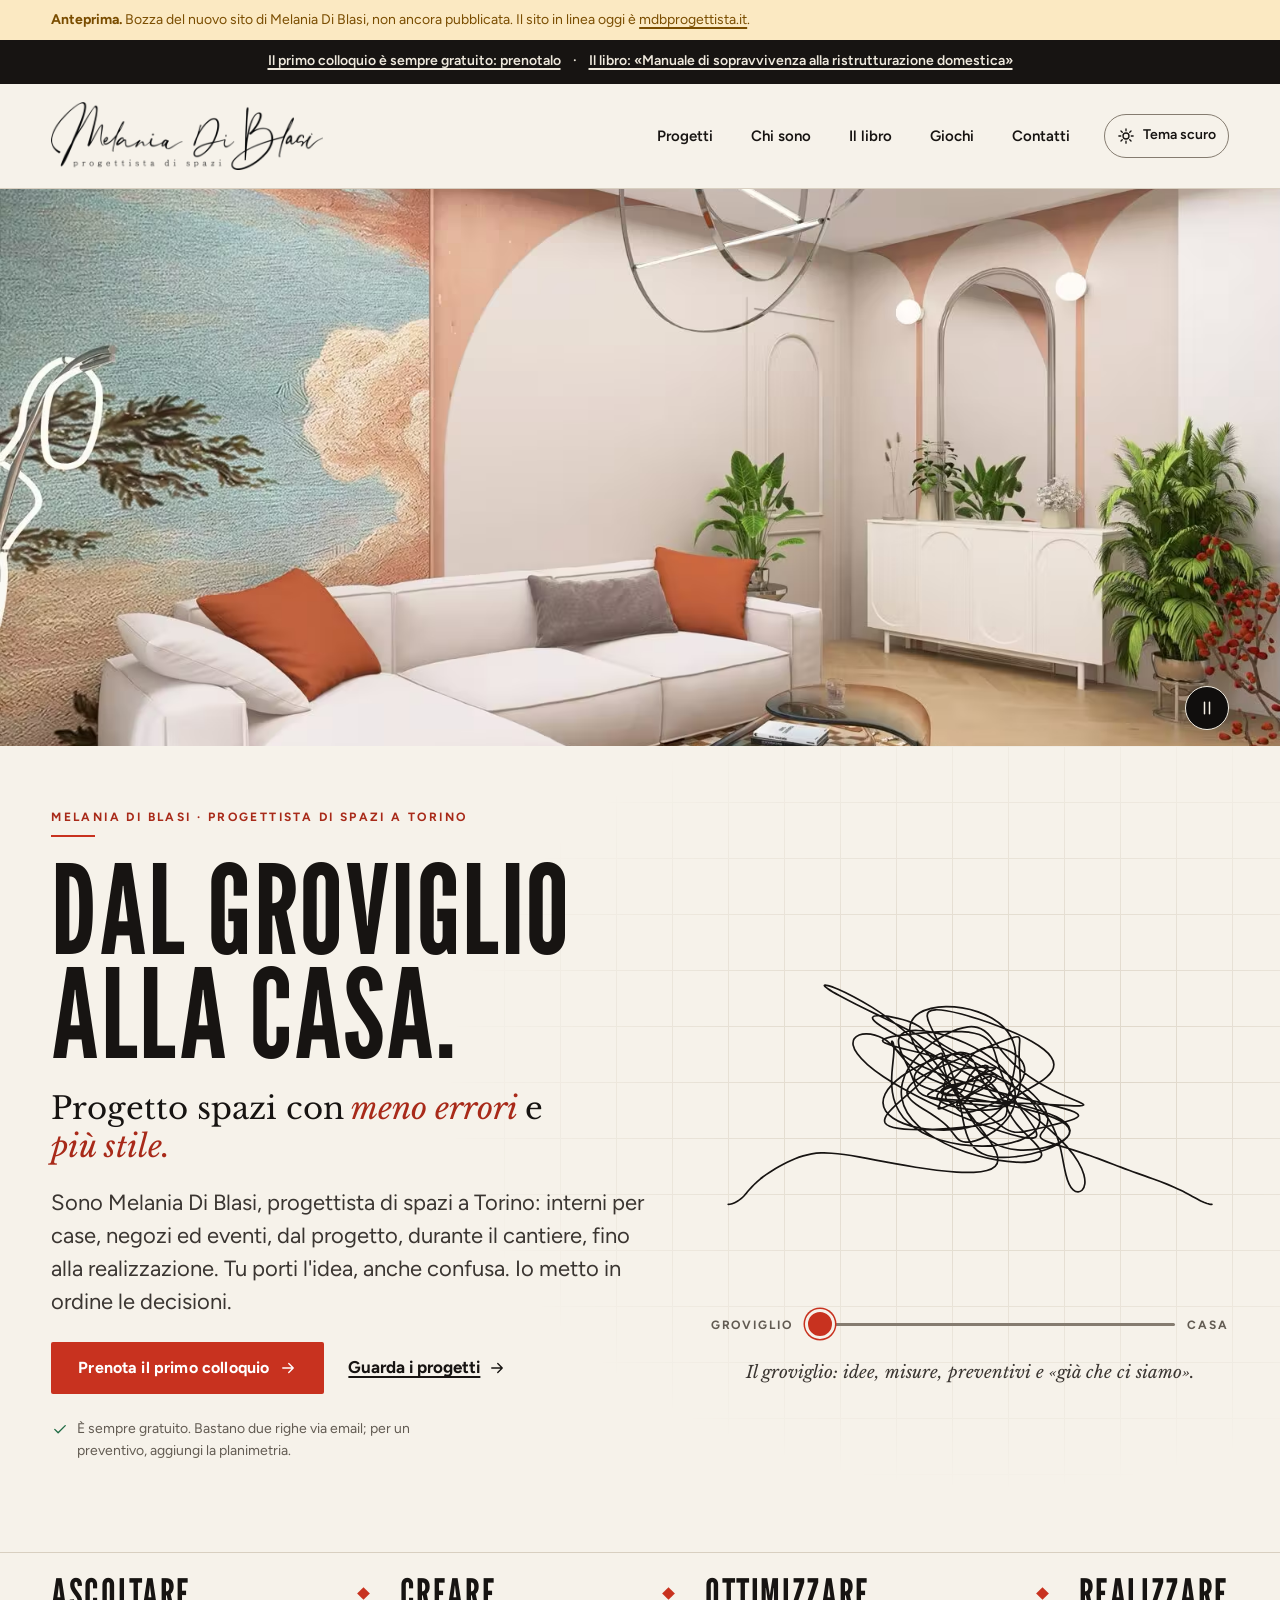
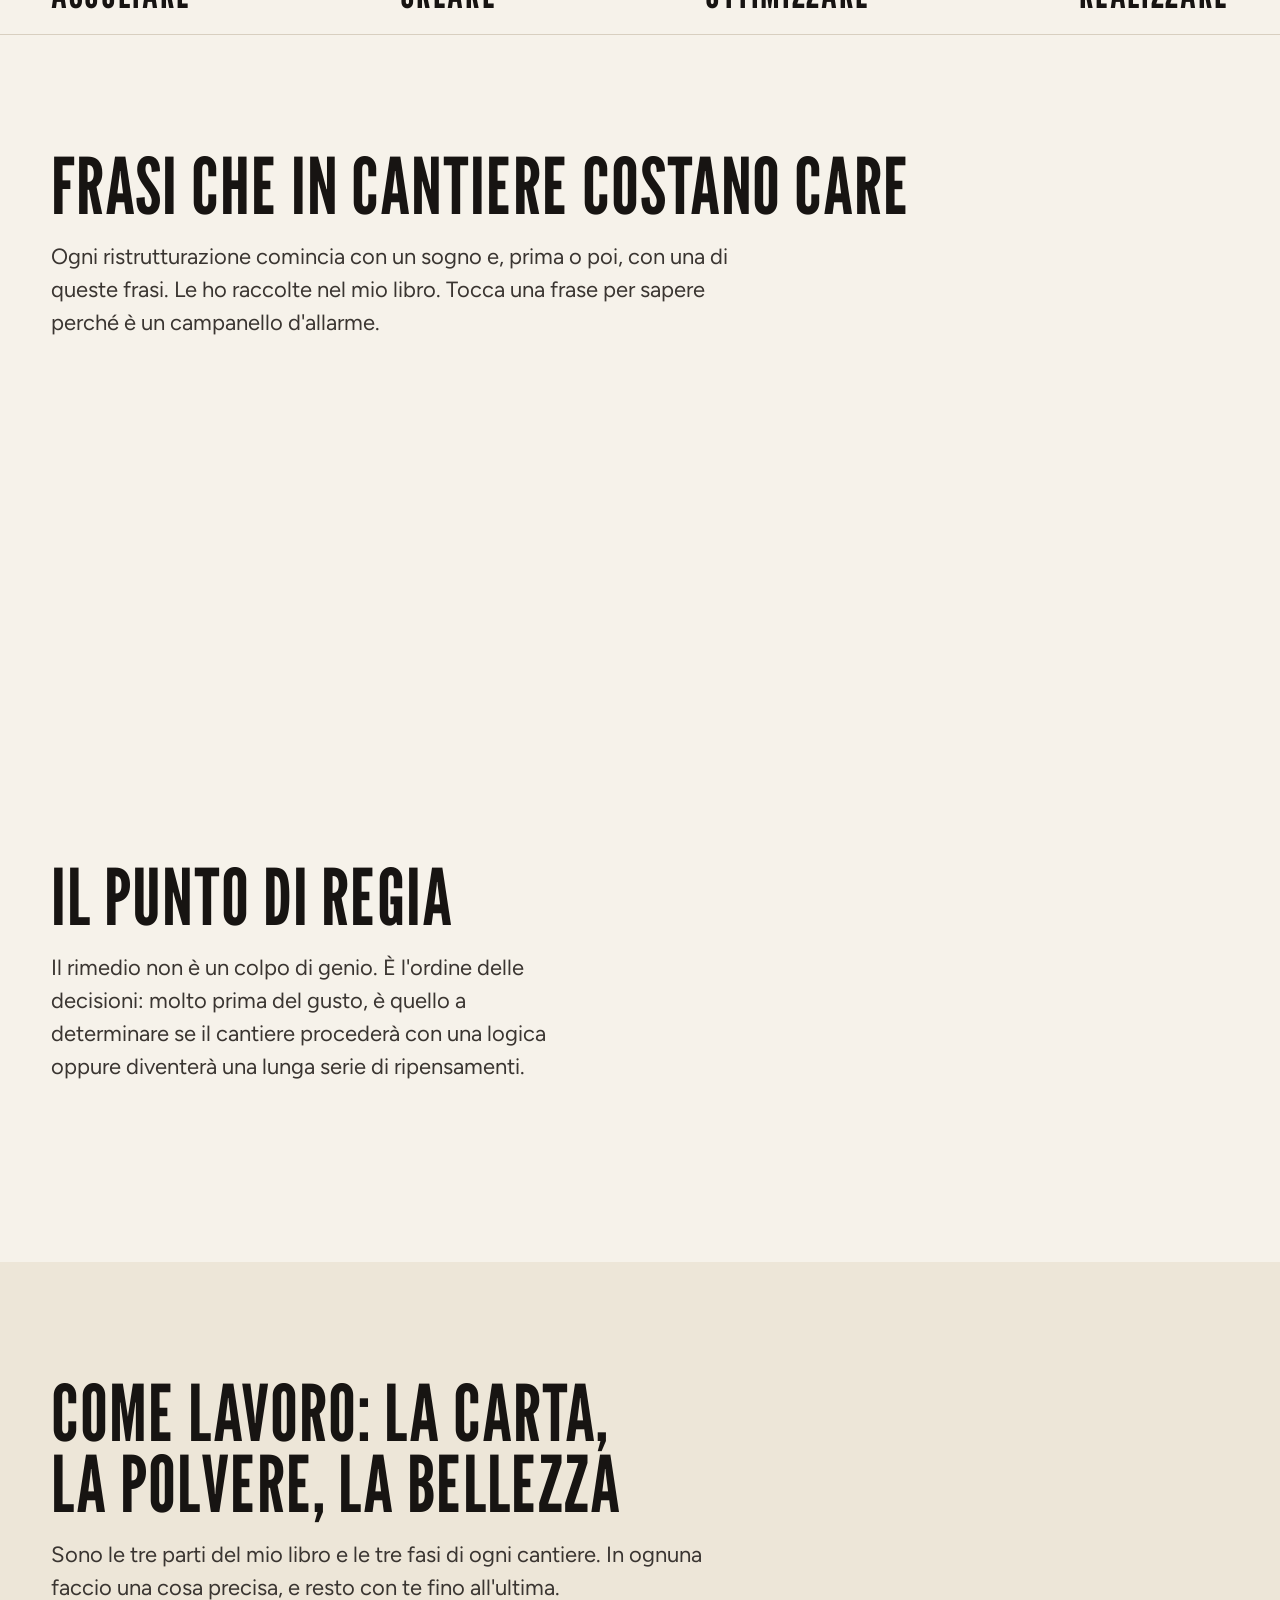
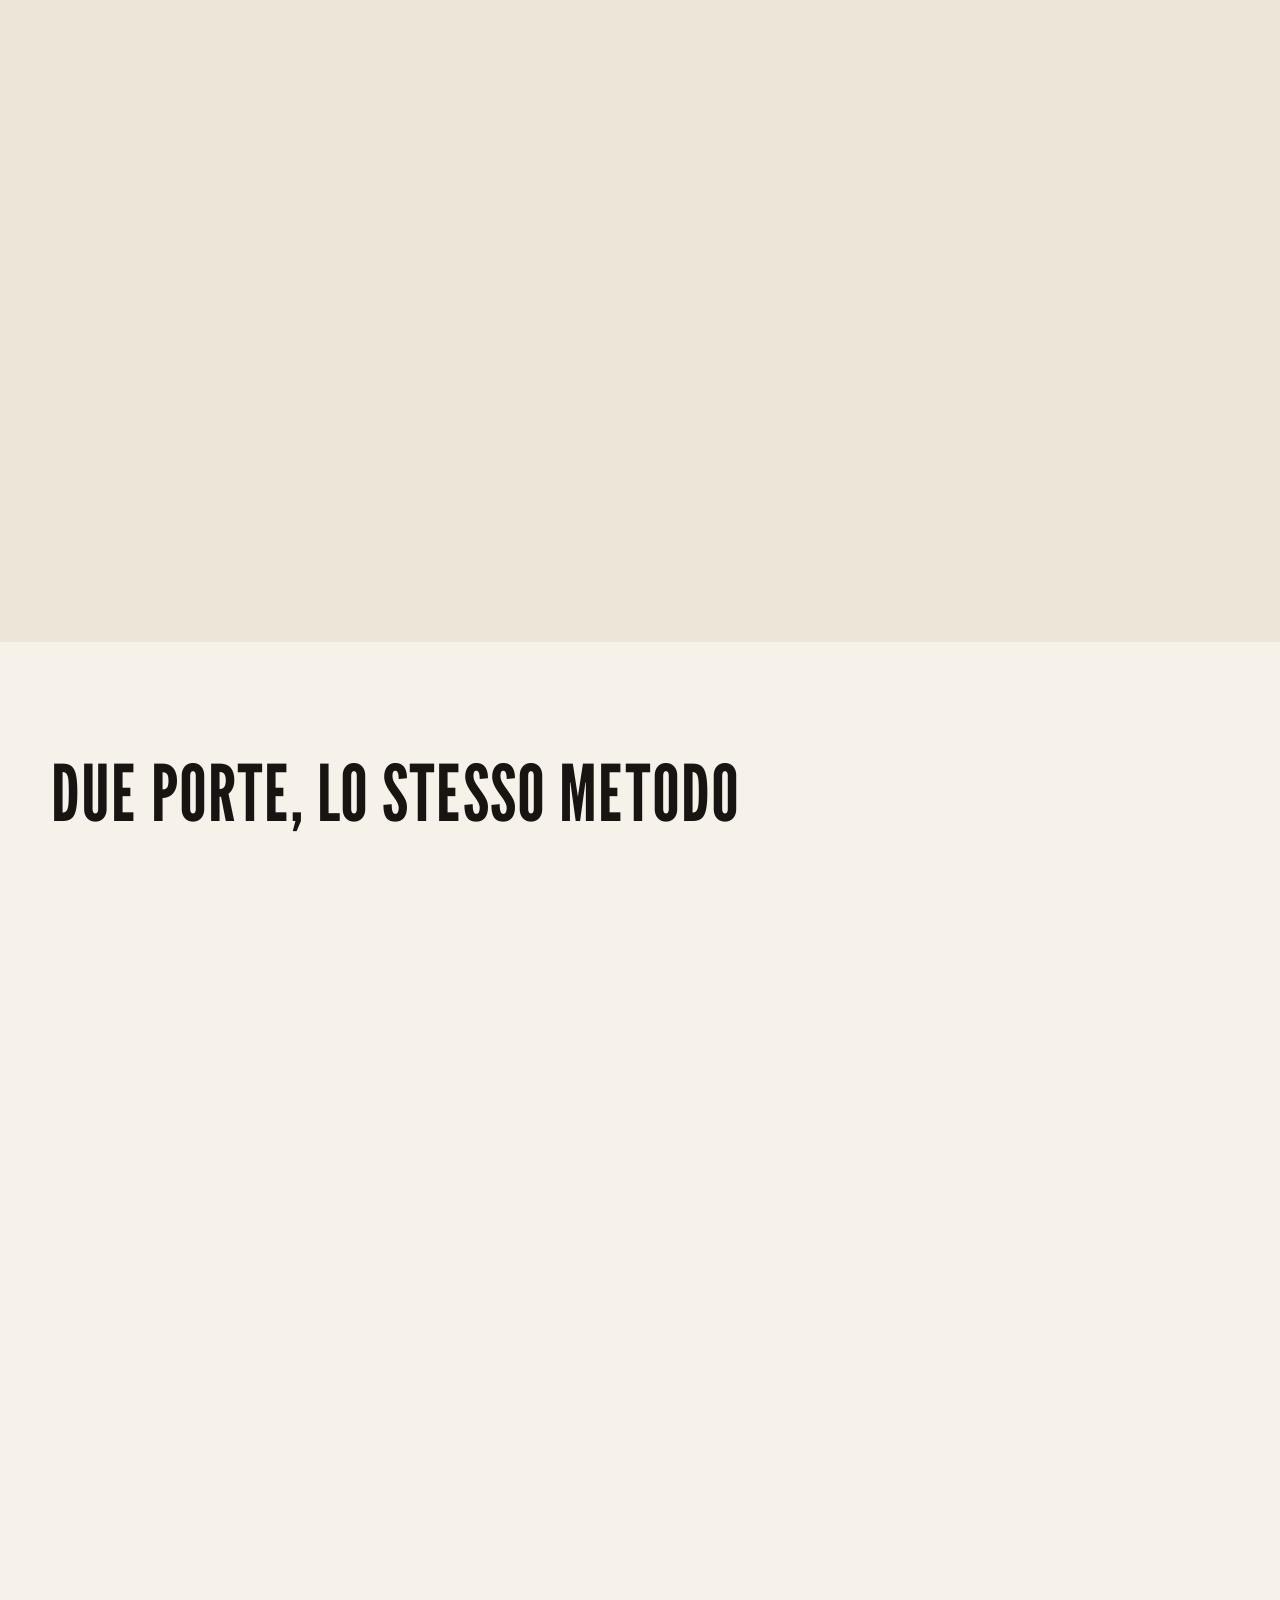
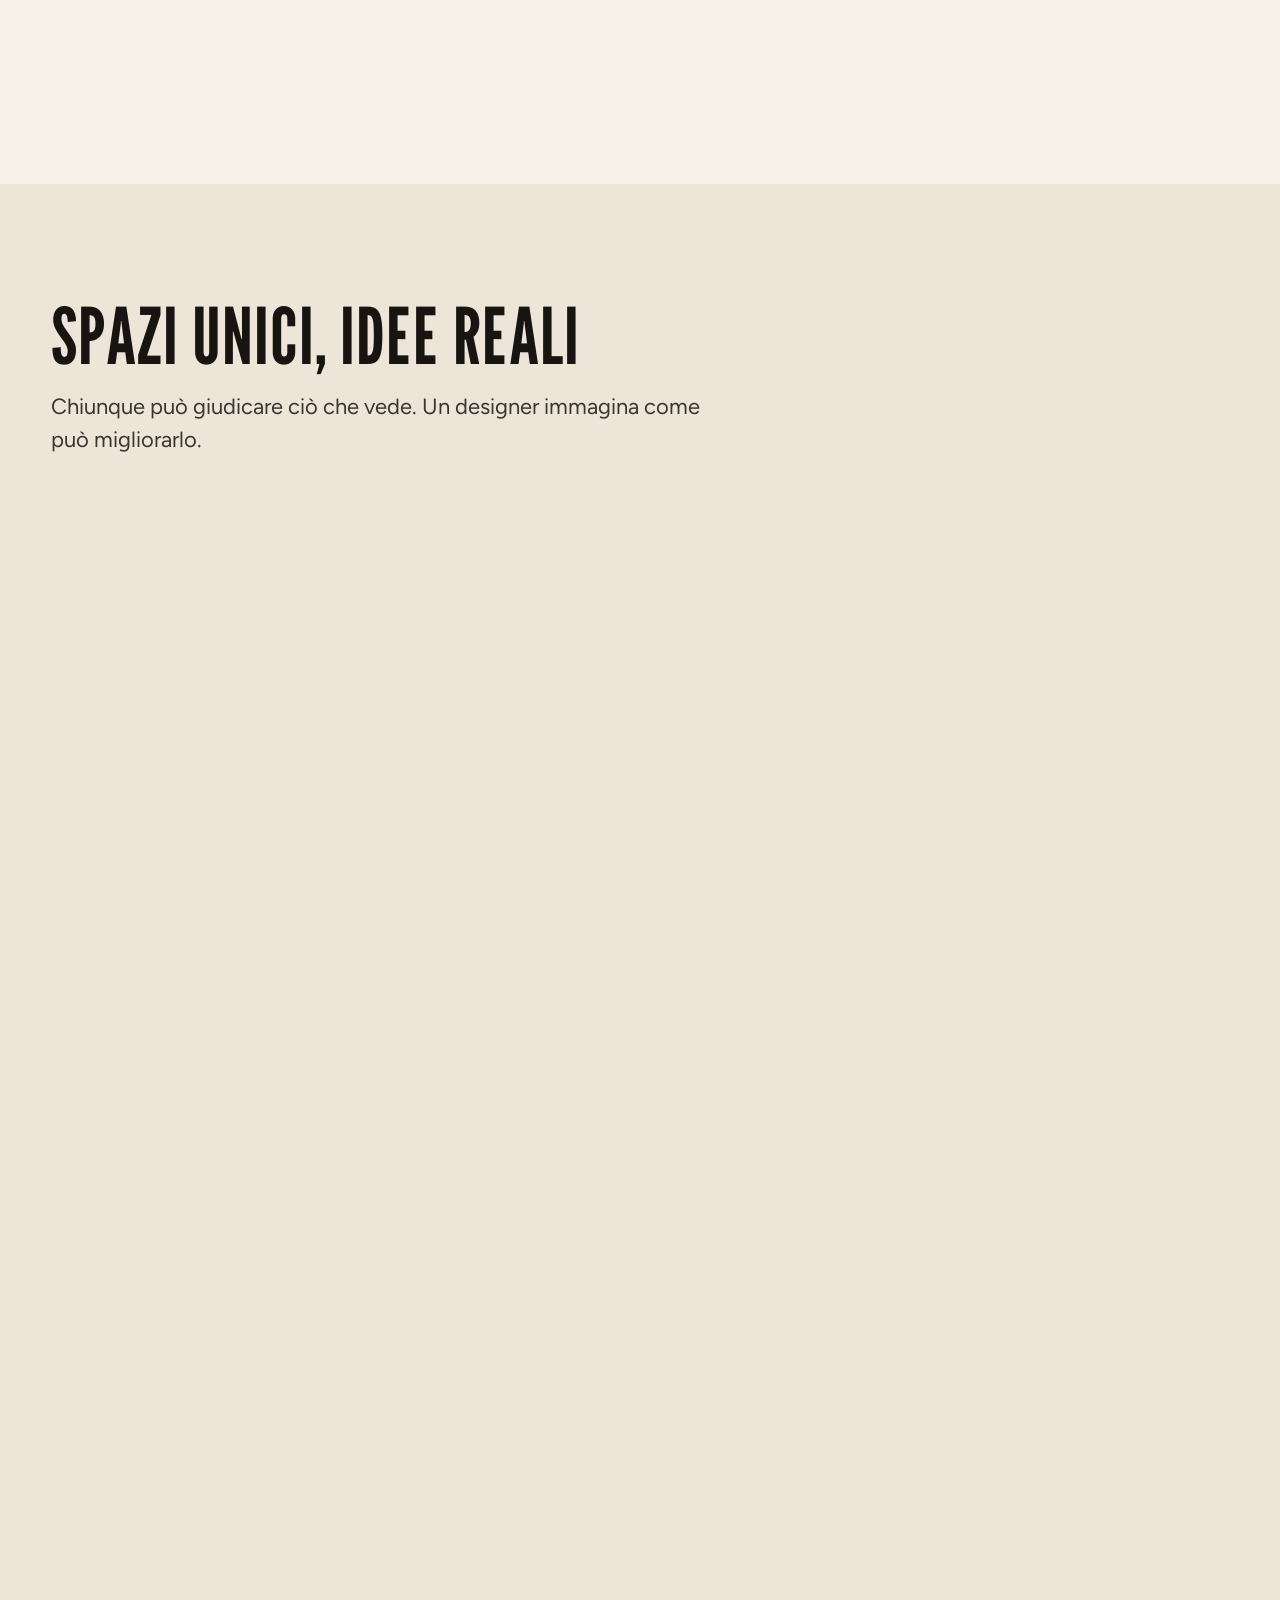
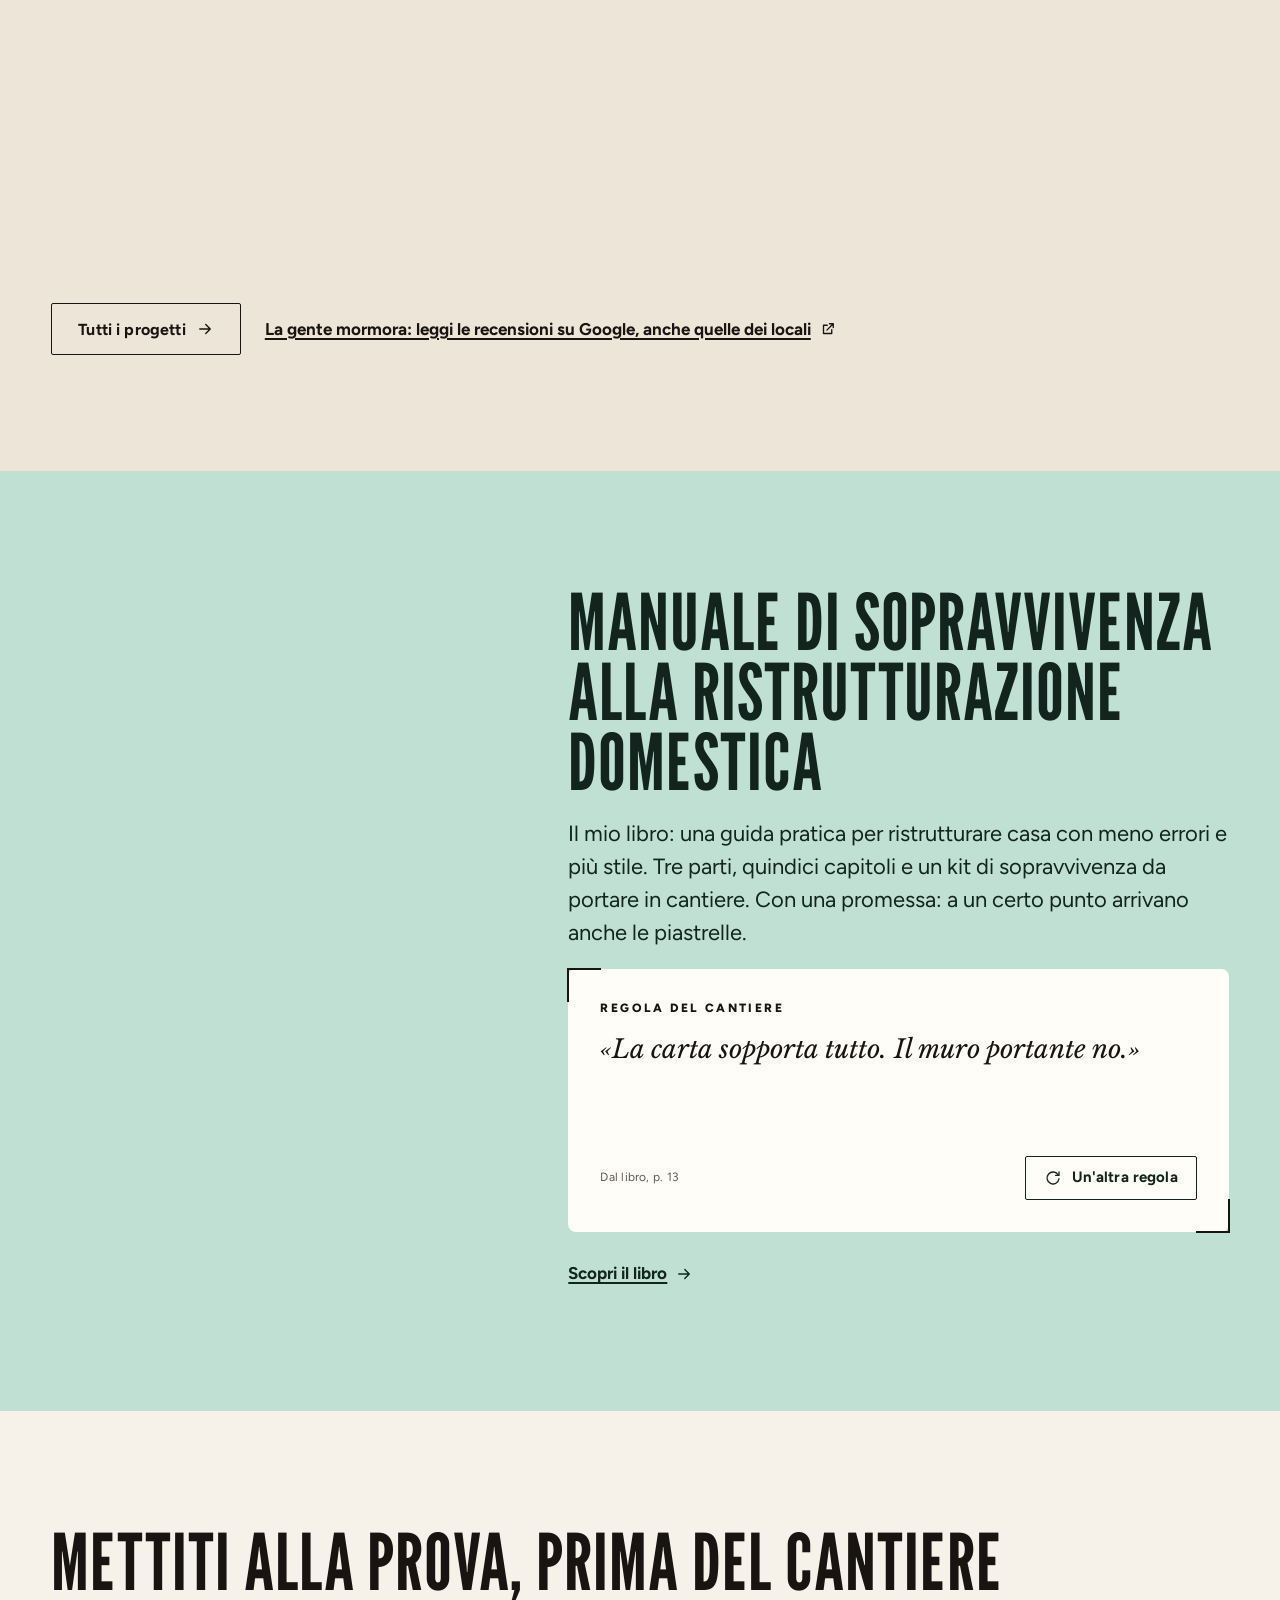
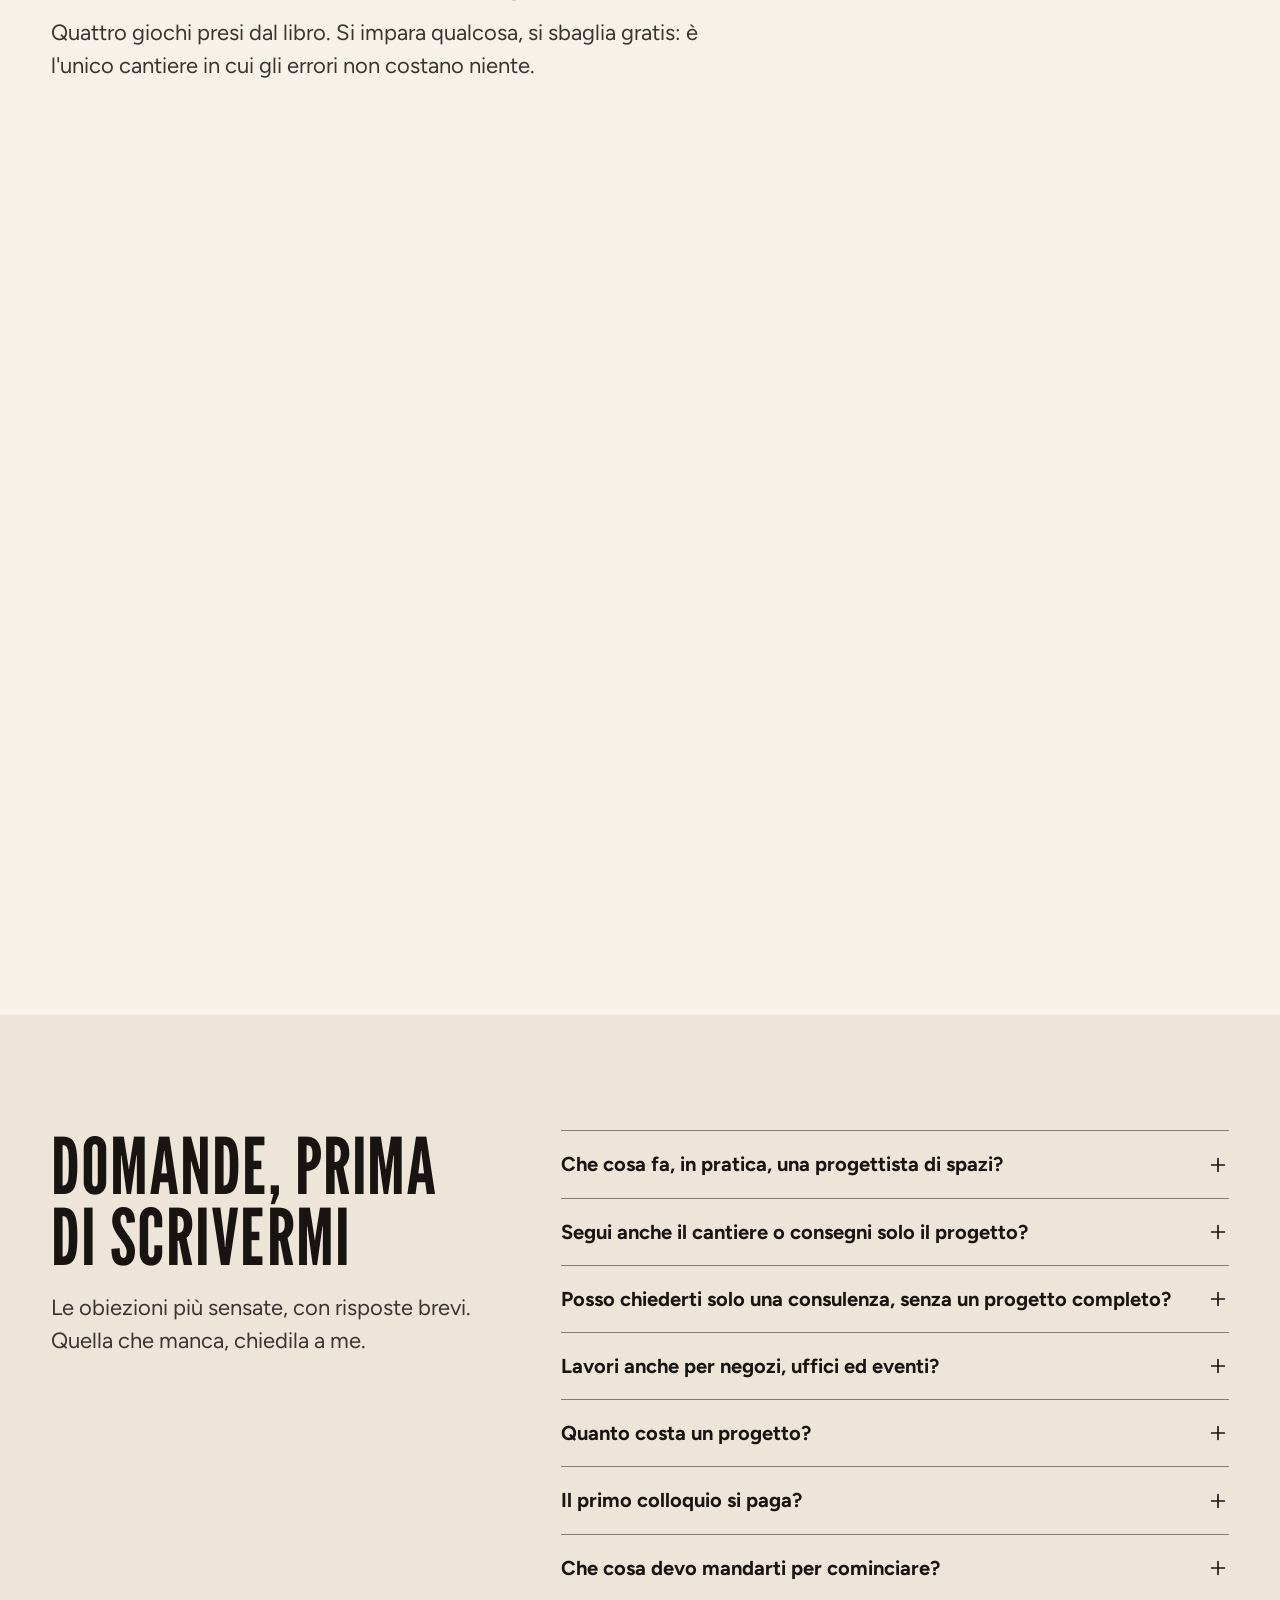
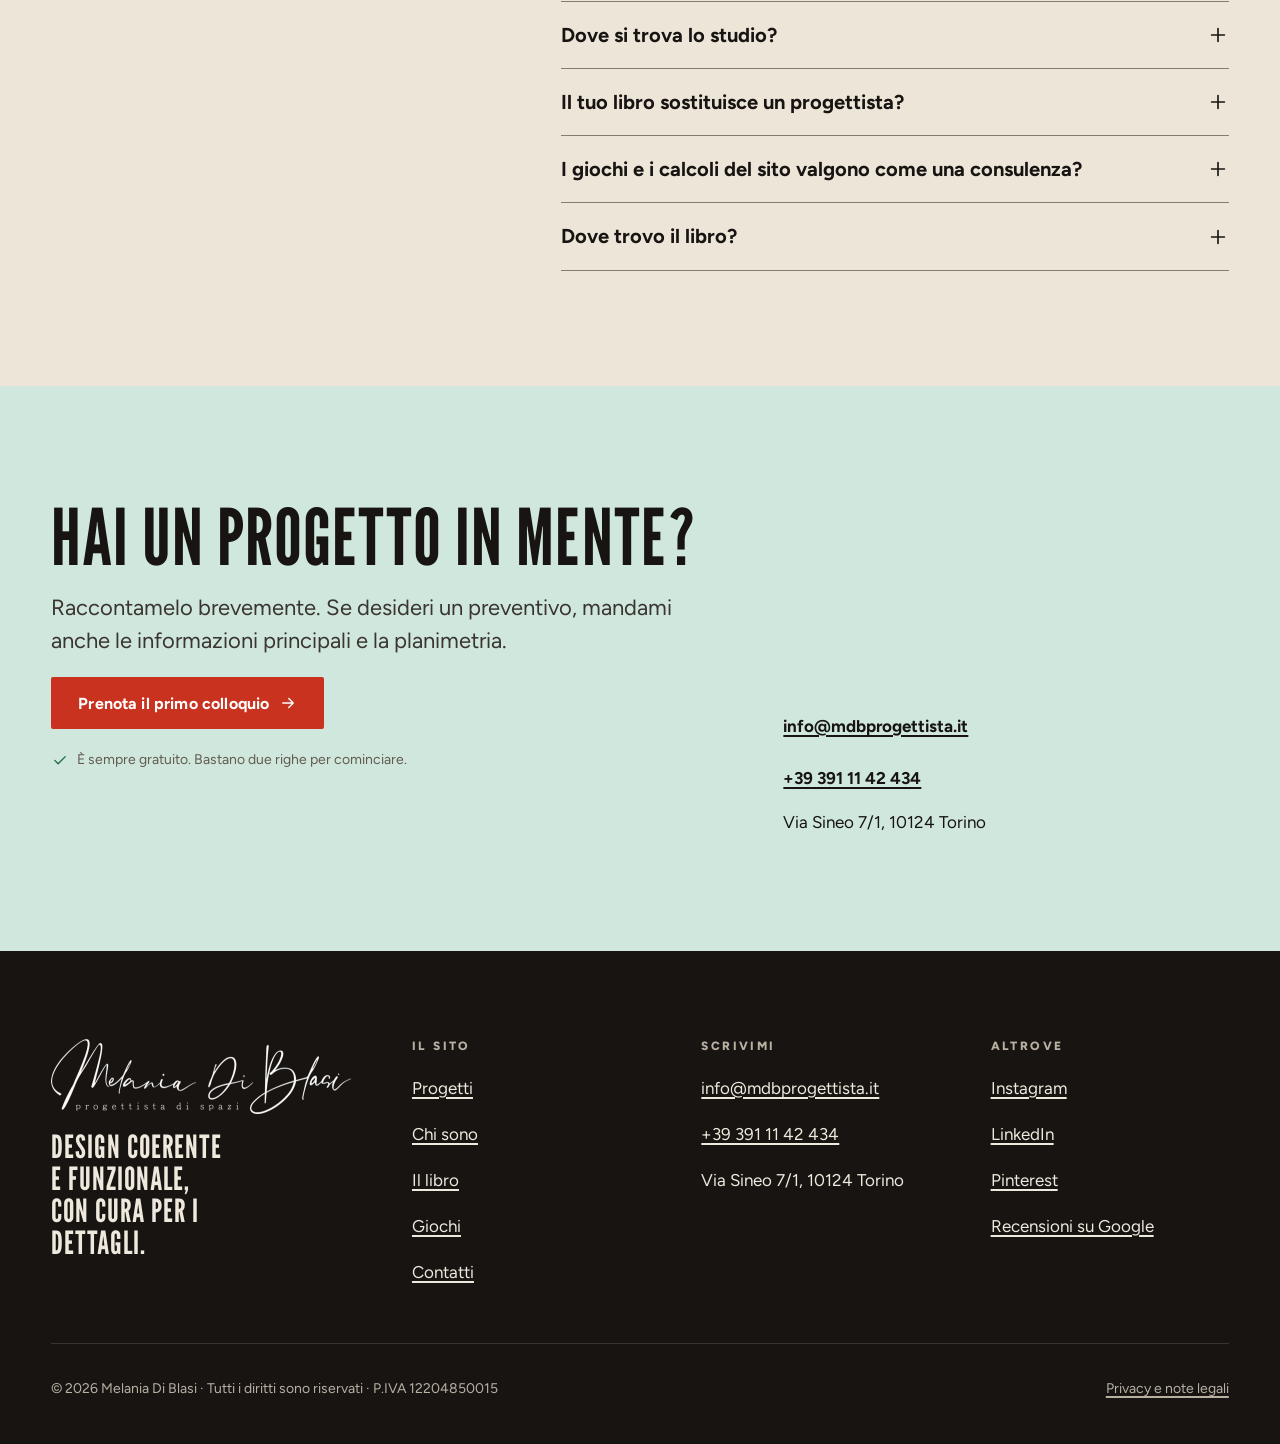
==== commit 5be57015: "Bozza del sito (costruita dal salvataggio 71eea59) Co-Authored-By: Claude Fable 5.2 <noreply@anthrop" ====
--- a/index.html
+++ b/index.html
@@ -29,21 +29,32 @@
 <link rel="apple-touch-icon" href="risorse/img/icona-180.png">
 <link rel="preload" href="risorse/font/league-gothic-400.woff2" as="font" type="font/woff2" crossorigin>
 <link rel="preload" href="risorse/font/figtree-variabile.woff2" as="font" type="font/woff2" crossorigin>
-<link rel="stylesheet" href="risorse/css/sito.css?v=bc09ea7401">
+<link rel="stylesheet" href="risorse/css/sito.css?v=fc51279e8d">
 <script src="risorse/js/tema.js?v=bbae7c9311"></script>
 <script type="application/ld+json">{"@context": "https://schema.org", "@graph": [{"@type": ["LocalBusiness", "ProfessionalService"], "@id": "https://andr3a100.github.io/mdb-anteprima/#studio", "name": "Melania Di Blasi · progettista di spazi", "url": "https://andr3a100.github.io/mdb-anteprima/", "description": "Progetti di interior design e brand identity per spazi residenziali e commerciali: consulenza per ristrutturazioni, home staging, allestimento di eventi.", "image": "https://andr3a100.github.io/mdb-anteprima/risorse/img/anteprima.jpg", "logo": "https://andr3a100.github.io/mdb-anteprima/risorse/img/logo-melania-di-blasi.png", "email": "info@mdbprogettista.it", "telephone": "+393911142434", "vatID": "IT12204850015", "address": {"@type": "PostalAddress", "streetAddress": "Via Sineo 7/1", "postalCode": "10124", "addressLocality": "Torino", "addressCountry": "IT"}, "founder": {"@id": "https://andr3a100.github.io/mdb-anteprima/#melania"}, "sameAs": ["https://www.instagram.com/melania_di_blasi_progettista", "https://www.linkedin.com/in/melania-d-bb1aa2b3", "https://pin.it/127tPZosk"]}, {"@type": "Person", "@id": "https://andr3a100.github.io/mdb-anteprima/#melania", "name": "Melania Di Blasi", "jobTitle": "Progettista di spazi", "url": "https://andr3a100.github.io/mdb-anteprima/about/", "worksFor": {"@id": "https://andr3a100.github.io/mdb-anteprima/#studio"}, "sameAs": ["https://www.instagram.com/melania_di_blasi_progettista", "https://www.linkedin.com/in/melania-d-bb1aa2b3", "https://pin.it/127tPZosk"]}, {"@type": "WebSite", "@id": "https://andr3a100.github.io/mdb-anteprima/#sito", "url": "https://andr3a100.github.io/mdb-anteprima/", "name": "Melania Di Blasi · progettista di spazi", "inLanguage": "it", "publisher": {"@id": "https://andr3a100.github.io/mdb-anteprima/#studio"}}, {"@type": "FAQPage", "@id": "https://andr3a100.github.io/mdb-anteprima/#domande", "mainEntity": [{"@type": "Question", "name": "Che cosa fa, in pratica, una progettista di spazi?", "acceptedAnswer": {"@type": "Answer", "text": "Progetto spazi residenziali e commerciali. Comincio da come una casa viene vissuta e da come un'attività vuole essere riconosciuta, non da uno stile da applicare a ogni progetto. Poi traduco esigenze e idee in scelte concrete: la distribuzione degli ambienti, i materiali, la luce, i dettagli."}}, {"@type": "Question", "name": "Segui anche il cantiere o consegni solo il progetto?", "acceptedAnswer": {"@type": "Answer", "text": "Il mio lavoro non finisce con la consegna del progetto. Ti accompagno durante la ristrutturazione, mi confronto con le imprese e seguo le scelte che emergono lungo il percorso, perché ciò che abbiamo immaginato insieme trovi forma nella realtà."}}, {"@type": "Question", "name": "Posso chiederti solo una consulenza, senza un progetto completo?", "acceptedAnswer": {"@type": "Answer", "text": "Sì. Tra i miei servizi ci sono la consulenza per ristrutturazioni e l'home staging. Raccontami che cosa ti serve: partiamo da lì."}}, {"@type": "Question", "name": "Lavori anche per negozi, uffici ed eventi?", "acceptedAnswer": {"@type": "Answer", "text": "Sì. Per un negozio o un ufficio parto spesso dal brand: il logo, i colori, il modo in cui l'attività si racconta li porto dentro lo spazio, dalle vetrine agli interni. Per un evento curo anche la parte grafica, dagli inviti alla segnaletica, fino all'allestimento del giorno stesso."}}, {"@type": "Question", "name": "Quanto costa un progetto?", "acceptedAnswer": {"@type": "Answer", "text": "Dipende dallo spazio e da che cosa ti serve. Il primo colloquio è sempre gratuito; per un preventivo mandami le informazioni principali e la planimetria via email."}}, {"@type": "Question", "name": "Il primo colloquio si paga?", "acceptedAnswer": {"@type": "Answer", "text": "No: il primo colloquio è sempre gratuito. Se poi vuoi andare avanti, ti preparo un preventivo."}}, {"@type": "Question", "name": "Che cosa devo mandarti per cominciare?", "acceptedAnswer": {"@type": "Answer", "text": "Bastano due righe: raccontami brevemente il progetto che hai in mente. Se desideri un preventivo, aggiungi le informazioni principali e la planimetria."}}, {"@type": "Question", "name": "Dove si trova lo studio?", "acceptedAnswer": {"@type": "Answer", "text": "A Torino, in via Sineo. Lavoro anche fuori città: tra i progetti pubblicati c'è un ristorante a Vieste. Scrivimi dove si trova il tuo spazio."}}, {"@type": "Question", "name": "Il tuo libro sostituisce un progettista?", "acceptedAnswer": {"@type": "Answer", "text": "No, e non vuole farlo. Non nasce per trasformare chi legge in tecnico, artigiano o direttore dei lavori: è uno strumento per orientarsi dentro una ristrutturazione vera, capire quali domande conviene fare e in quali punti è meglio fermarsi prima di decidere male."}}, {"@type": "Question", "name": "I giochi e i calcoli del sito valgono come una consulenza?", "acceptedAnswer": {"@type": "Answer", "text": "No. Sono un gioco e una prima stima, fatti con le misure e le regole del mio libro. Ogni casa ha i suoi vincoli: le decisioni vere si prendono su un progetto e, per pratiche edilizie e impianti, con i professionisti abilitati."}}, {"@type": "Question", "name": "Dove trovo il libro?", "acceptedAnswer": {"@type": "Answer", "text": "Si ordina via email: scrivi a info@mdbprogettista.it e ti rispondo io, con tutti i dettagli."}}]}]}</script>
 </head>
 <body>
+<span class="vedetta" data-vedetta aria-hidden="true"></span>
 <a class="salta" href="#contenuto">Salta al contenuto</a>
 <p class="anteprima-fascia" role="note"><strong>Anteprima.</strong> Bozza del nuovo sito di Melania Di Blasi, non ancora pubblicata. Il sito in linea oggi è <a href="https://www.mdbprogettista.it/" rel="noopener">mdbprogettista.it</a>.</p>
-<header class="testata">
+<p class="striscia"><a href="contatti/">Il primo colloquio è sempre gratuito: prenotalo</a><span aria-hidden="true">·</span><a href="libro/">Il libro: «Manuale di sopravvivenza alla ristrutturazione domestica»</a></p>
+<header class="testata" data-testata>
 <div class="wrap testata-riga">
 <a class="marchio" href="./"><img src="risorse/img/logo-melania-di-blasi.png" alt="Melania Di Blasi, progettista di spazi: pagina iniziale" width="600" height="150"></a>
-<nav class="menu" aria-label="Sezioni del sito"><ul><li><a href="portfolio/">Progetti</a></li><li><a href="about/">Chi sono</a></li><li><a href="libro/">Il libro</a></li><li><a href="giochi/">Giochi</a></li><li><a href="contatti/">Contatti</a></li></ul></nav>
+<button class="menu-apri" type="button" data-menu-apri aria-expanded="false" aria-controls="menu"><svg class="apri" viewBox="0 0 24 24" fill="none" stroke="currentColor" stroke-width="1.8" stroke-linecap="round" stroke-linejoin="round" aria-hidden="true" focusable="false"><path d="M4 7h16M4 12h16M4 17h16"/></svg><svg class="chiudi" viewBox="0 0 24 24" fill="none" stroke="currentColor" stroke-width="1.8" stroke-linecap="round" stroke-linejoin="round" aria-hidden="true" focusable="false"><path d="M6 6l12 12M18 6L6 18"/></svg><span class="nascosto" data-menu-parola>Apri il menu</span></button>
+<nav class="menu" id="menu" aria-label="Sezioni del sito"><ul><li><a href="portfolio/">Progetti</a></li><li><a href="about/">Chi sono</a></li><li><a href="libro/">Il libro</a></li><li><a href="giochi/">Giochi</a></li><li><a href="contatti/">Contatti</a></li></ul></nav>
 <button class="tema" type="button" data-tema aria-pressed="false"><svg class="sole" viewBox="0 0 24 24" fill="none" stroke="currentColor" stroke-width="1.8" stroke-linecap="round" stroke-linejoin="round" aria-hidden="true" focusable="false"><circle cx="12" cy="12" r="4"/><path d="M12 2.5v2.5M12 19v2.5M2.5 12H5M19 12h2.5M5.3 5.3L7 7M17 17l1.7 1.7M18.7 5.3L17 7M7 17l-1.7 1.7"/></svg><svg class="luna" viewBox="0 0 24 24" fill="none" stroke="currentColor" stroke-width="1.8" stroke-linecap="round" stroke-linejoin="round" aria-hidden="true" focusable="false"><path d="M20 14.2A8 8 0 1 1 9.8 4a6.4 6.4 0 0 0 10.2 10.2z"/></svg><span data-tema-testo>Tema scuro</span></button>
 </div>
 </header>
 <main id="contenuto">
+<div class="scena" data-scena>
+<div class="scena-foto"><picture><source type="image/avif" srcset="risorse/img/foto/ambrogio-soggiorno-parete-dipinta-800.avif 800w, risorse/img/foto/ambrogio-soggiorno-parete-dipinta-1600.avif 1600w" sizes="100vw"><img src="risorse/img/foto/ambrogio-soggiorno-parete-dipinta-800.jpg" srcset="risorse/img/foto/ambrogio-soggiorno-parete-dipinta-800.jpg 800w, risorse/img/foto/ambrogio-soggiorno-parete-dipinta-1600.jpg 1600w" sizes="100vw" alt="Soggiorno con divano bianco, parete dipinta nei toni del rosa e lampada scultorea" width="800" height="600" fetchpriority="high" decoding="async"></picture></div>
+<div class="scena-foto"><picture><source type="image/avif" srcset="risorse/img/foto/soggiorno-cucina-scura-800.avif 800w, risorse/img/foto/soggiorno-cucina-scura-1600.avif 1600w" sizes="100vw"><img src="risorse/img/foto/soggiorno-cucina-scura-800.jpg" srcset="risorse/img/foto/soggiorno-cucina-scura-800.jpg 800w, risorse/img/foto/soggiorno-cucina-scura-1600.jpg 1600w" sizes="100vw" alt="Soggiorno con cucina a vista dai toni scuri, bancone con sgabelli e parquet" width="800" height="600" loading="lazy" decoding="async"></picture></div>
+<div class="scena-foto"><picture><source type="image/avif" srcset="risorse/img/foto/soggiorno-divano-blu-800.avif 800w, risorse/img/foto/soggiorno-divano-blu-1600.avif 1600w" sizes="100vw"><img src="risorse/img/foto/soggiorno-divano-blu-800.jpg" srcset="risorse/img/foto/soggiorno-divano-blu-800.jpg 800w, risorse/img/foto/soggiorno-divano-blu-1600.jpg 1600w" sizes="100vw" alt="Soggiorno con arco, grande divano blu e cucina sullo sfondo" width="800" height="575" loading="lazy" decoding="async"></picture></div>
+<div class="scena-foto"><picture><source type="image/avif" srcset="risorse/img/foto/evento-sala-800.avif 800w, risorse/img/foto/evento-sala-1600.avif 1600w" sizes="100vw"><img src="risorse/img/foto/evento-sala-800.jpg" srcset="risorse/img/foto/evento-sala-800.jpg 800w, risorse/img/foto/evento-sala-1600.jpg 1600w" sizes="100vw" alt="Sala allestita per un ricevimento con tavoli lunghi, piante e luci sospese" width="800" height="533" loading="lazy" decoding="async"></picture></div>
+<button class="scena-ferma" type="button" data-scena-ferma aria-pressed="false" aria-label="Ferma le fotografie che scorrono"><svg class="pausa" viewBox="0 0 24 24" fill="none" stroke="currentColor" stroke-width="1.8" stroke-linecap="round" stroke-linejoin="round" aria-hidden="true" focusable="false"><path d="M9 5v14M15 5v14"/></svg><svg class="via" viewBox="0 0 24 24" fill="none" stroke="currentColor" stroke-width="1.8" stroke-linecap="round" stroke-linejoin="round" aria-hidden="true" focusable="false"><path d="M8 5l11 7-11 7z"/></svg></button>
+</div>
+
 <section class="apertura">
 <div class="wrap apertura-griglia">
 <div class="apertura-testo">
@@ -329,7 +340,7 @@
 </div>
 </div>
 </footer>
-<script src="risorse/js/sito.js?v=f4b01c75a8" defer></script>
+<script src="risorse/js/sito.js?v=0a64a3b6fc" defer></script>
 <script src="risorse/js/groviglio.js?v=030f1688d5" defer></script>
 </body>
 </html>
--- a/risorse/css/sito.css
+++ b/risorse/css/sito.css
@@ -172,8 +172,15 @@
   --radius-lg: 8px;
 
   --ease: cubic-bezier(0.16, 1, 0.3, 1);
+  /* la testata parte alta e si stringe scorrendo: le due altezze e il loro rapporto */
+  --testata-alta: 104px;
+  --testata-bassa: 68px;
+  --testata-rapporto: 0.654;
   /* impeccable-disable-next-line bounce-easing -- molla leggera solo sui comandi e sulle carte della vetrina, ferma con «Riduci movimento» (scelta voluta) */
   --spring: cubic-bezier(0.34, 1.56, 0.64, 1);
+}
+@media (max-width: 820px) {
+  :root { --testata-alta: 80px; --testata-bassa: 60px; --testata-rapporto: 0.75; }
 }
 
 @media (prefers-color-scheme: dark) {
@@ -297,15 +304,50 @@
 .testo :where(p, li), .fase p { max-width: var(--misura); }
 
 /* ---------- testata ---------- */
-.testata { position: sticky; top: 0; z-index: 40; background: var(--bg); border-bottom: 1px solid var(--hairline); }
-.testata-riga { display: flex; align-items: center; gap: var(--s6); min-height: 84px; }
+/* parte alta e si stringe scorrendo. Si muovono solo `transform` e `opacity`: il fondo è un velo che si accorcia, il
+   contenuto sale e il marchio rimpicciolisce; lo spazio liberato è trasparente e lascia passare i tocchi */
+html { scroll-padding-top: calc(var(--testata-bassa) + 16px); }
+.vedetta { position: absolute; top: 0; left: 0; width: 1px; height: 120px; pointer-events: none; }
+.testata { position: sticky; top: 0; z-index: 40; height: var(--testata-alta); pointer-events: none; }
+.testata::before { content: ""; position: absolute; inset: 0; background: var(--bg); box-shadow: 0 1px 0 var(--hairline); transform-origin: top; transition: transform 0.28s var(--ease); }
+.testata.stretta::before { transform: scaleY(var(--testata-rapporto)); box-shadow: 0 1px 0 var(--hairline), var(--shadow); }
+.testata-riga { position: relative; display: flex; align-items: center; gap: var(--s6); height: 100%; transition: transform 0.28s var(--ease); }
+.testata.stretta .testata-riga { transform: translateY(calc((var(--testata-bassa) - var(--testata-alta)) / 2)); }
+.testata-riga > * { pointer-events: auto; }
 .marchio { display: inline-flex; align-items: center; min-height: 44px; margin-right: auto; }
-.marchio img { width: auto; height: 60px; filter: var(--logo-filter); }
+.marchio img { width: auto; height: 68px; filter: var(--logo-filter); transform-origin: left center; transition: transform 0.28s var(--ease); }
+.testata.stretta .marchio img { transform: scale(0.76); }
 .menu ul { display: flex; align-items: center; gap: clamp(4px, 1.4vw, 20px); }
 .menu a { display: inline-flex; align-items: center; min-height: 44px; padding: 0 10px; color: var(--text); font-weight: 600; font-size: 0.9375rem; text-decoration: none; border-radius: var(--radius-sm); position: relative; }
 .menu a::after { content: ""; position: absolute; left: 10px; right: 10px; bottom: 9px; height: 2px; background: var(--primary); transform: scaleX(0); transform-origin: left; transition: transform 0.35s var(--ease); }
 .menu a:hover::after, .menu a[aria-current="page"]::after { transform: scaleX(1); }
 .menu a[aria-current="page"] { font-weight: 800; }
+.menu-apri { display: none; align-items: center; justify-content: center; width: 44px; height: 44px; padding: 0; background: transparent; color: var(--text); border: 1.5px solid var(--border); border-radius: 999px; cursor: pointer; }
+.menu-apri svg { width: 20px; height: 20px; }
+.menu-apri .chiudi, .menu-aperto .menu-apri .apri { display: none; }
+.menu-aperto .menu-apri .chiudi { display: block; }
+/* sul telefono il menu è un pannello che si apre dal pulsante, con voci grandi */
+@media (max-width: 820px) {
+  .testata-riga { gap: var(--s2); }
+  .marchio img { height: 54px; }
+  .testata.stretta .marchio img { transform: scale(0.84); }
+  .menu-apri { display: inline-flex; order: 3; }
+  .tema { order: 2; }
+  .menu { position: absolute; left: calc(50% - 50vw); right: calc(50% - 50vw); top: var(--testata-alta); max-height: calc(100vh - var(--testata-alta)); max-height: calc(100dvh - var(--testata-alta)); overflow-y: auto; padding: var(--s3) var(--gutter) var(--s10); background: var(--bg); border-top: 1px solid var(--hairline); box-shadow: var(--shadow); visibility: hidden; opacity: 0; transform: translateY(-8px); transition: opacity 0.2s var(--ease), transform 0.2s var(--ease), visibility 0s linear 0.2s; }
+  .testata.stretta .menu { top: calc((var(--testata-alta) + var(--testata-bassa)) / 2); }
+  .menu-aperto .menu { visibility: visible; opacity: 1; transform: none; transition-delay: 0s; }
+  .menu ul { display: grid; gap: 0; }
+  .menu li { border-bottom: 1px solid var(--hairline); }
+  .menu a { width: 100%; min-height: 60px; padding: 0 var(--s1); font-family: var(--font-display); font-size: 1.9rem; font-weight: 400; letter-spacing: 0.02em; text-transform: uppercase; }
+  .menu a::after { display: none; }
+  .menu a[aria-current="page"], .menu a[data-sezione] { color: var(--link); font-weight: 400; }
+  html.menu-aperto { overflow: hidden; }
+}
+/* senza JavaScript: niente pannello e niente restringimento, il menu resta in vista */
+.no-js .testata { position: static; height: auto; pointer-events: auto; }
+.no-js .testata-riga { flex-wrap: wrap; height: auto; padding-block: var(--s3); }
+.no-js .menu-apri { display: none; }
+.no-js .menu { position: static; max-height: none; padding: 0; border: 0; box-shadow: none; visibility: visible; opacity: 1; transform: none; }
 .tema { display: inline-flex; align-items: center; justify-content: center; gap: 8px; min-width: 44px; min-height: 44px; padding: 0 12px; background: transparent; color: var(--text); border: 1.5px solid var(--border); border-radius: 999px; font-weight: 600; font-size: var(--fs-small); }
 .tema svg { width: 18px; height: 18px; }
 .tema .sole { display: var(--mostra-sole); }
@@ -675,13 +717,6 @@
   .chiusura-griglia { align-items: start; }
 }
 @media (max-width: 720px) {
-  .testata { position: static; }
-  .testata-riga { flex-wrap: wrap; gap: 0 var(--s3); min-height: 0; padding-top: 6px; }
-  .marchio img { height: 50px; }
-  .menu { order: 3; width: 100%; margin-inline: calc(-1 * var(--gutter)); width: calc(100% + 2 * var(--gutter)); border-top: 1px solid var(--hairline); overflow-x: auto; scrollbar-width: none; }
-  .menu::-webkit-scrollbar { display: none; }
-  .menu ul { gap: 0; padding-inline: calc(var(--gutter) - 10px); width: max-content; min-width: 100%; justify-content: space-between; }
-  .menu a { font-size: 0.9375rem; }
   .tema span { position: absolute; width: 1px; height: 1px; overflow: hidden; clip-path: inset(50%); }
   .tema { padding: 0; }
   .porte, .pagine-libro { grid-template-columns: minmax(0, 1fr); }
@@ -709,6 +744,37 @@
   .sezione { padding-block: 24px; }
 }
 
+/* ---------- striscia in cima: uno o due inviti veri, scritti nei dati del sito ---------- */
+.striscia { display: flex; flex-wrap: wrap; justify-content: center; align-items: center; gap: 0 var(--s3); margin: 0; max-width: none; padding: 0 var(--gutter); background: var(--shell); color: var(--on-shell); font-size: var(--fs-small); font-weight: 600; text-align: center; }
+.striscia a { display: inline-flex; align-items: center; min-height: 44px; color: var(--on-shell); }
+.striscia :focus-visible { outline-color: var(--on-shell); }
+@media (max-width: 720px) { .striscia span, .striscia a + span + a { display: none; } }
+
+/* ---------- apertura: prima le fotografie dei progetti, a tutta larghezza ---------- */
+.scena { position: relative; height: clamp(320px, 62vh, 700px); overflow: hidden; background: var(--night); }
+.scena-foto { position: absolute; inset: 0; opacity: 0; }
+.scena-foto:first-child { opacity: 1; }
+.scena-foto picture, .scena-foto img { display: block; width: 100%; height: 100%; object-fit: cover; }
+/* le fotografie si danno il cambio piano, con un lento avvicinarsi: solo se il movimento è gradito */
+@media (prefers-reduced-motion: no-preference) {
+  .js .scena-foto { animation: scena-cambio 28s infinite; }
+  .js .scena-foto:first-child { animation-name: scena-prima; }
+  .js .scena-foto:nth-child(2) { animation-delay: 7s; }
+  .js .scena-foto:nth-child(3) { animation-delay: 14s; }
+  .js .scena-foto:nth-child(4) { animation-delay: 21s; }
+  .js .scena.ferma .scena-foto { animation-play-state: paused; }
+  .js .scena-ferma { display: grid; }
+}
+@keyframes scena-prima { 0% { opacity: 1; transform: scale(1); } 25% { opacity: 1; } 29% { opacity: 0; transform: scale(1.07); } 96% { opacity: 0; transform: scale(1); } 100% { opacity: 1; transform: scale(1); } }
+@keyframes scena-cambio { 0% { opacity: 0; transform: scale(1); } 4% { opacity: 1; } 25% { opacity: 1; } 29% { opacity: 0; transform: scale(1.07); } 100% { opacity: 0; transform: scale(1.07); } }
+.scena-ferma { position: absolute; right: var(--gutter); bottom: var(--s4); z-index: 2; display: none; place-content: center; width: 44px; height: 44px; padding: 0; background: var(--night); color: var(--on-night); border: 1px solid var(--on-night); border-radius: 999px; cursor: pointer; }
+.scena-ferma svg { width: 20px; height: 20px; }
+.scena-ferma:focus-visible { outline-color: var(--on-night); }
+.scena-ferma .via, .scena.ferma .scena-ferma .pausa { display: none; }
+.scena.ferma .scena-ferma .via { display: block; }
+@media (max-width: 720px) { .scena { height: clamp(260px, 46vh, 420px); } }
+@media print { .scena, .striscia { display: none; } }
+
 /* ---------- solo per la bozza in anteprima: non fa parte del sito vero ---------- */
 .anteprima-fascia { margin: 0; max-width: none; padding: 10px max(var(--gutter), calc((100% - var(--maxw)) / 2)); background: var(--warning-bg); color: var(--warning-fg); font-size: var(--fs-small); line-height: 1.4; }
 .anteprima-fascia a { color: inherit; }
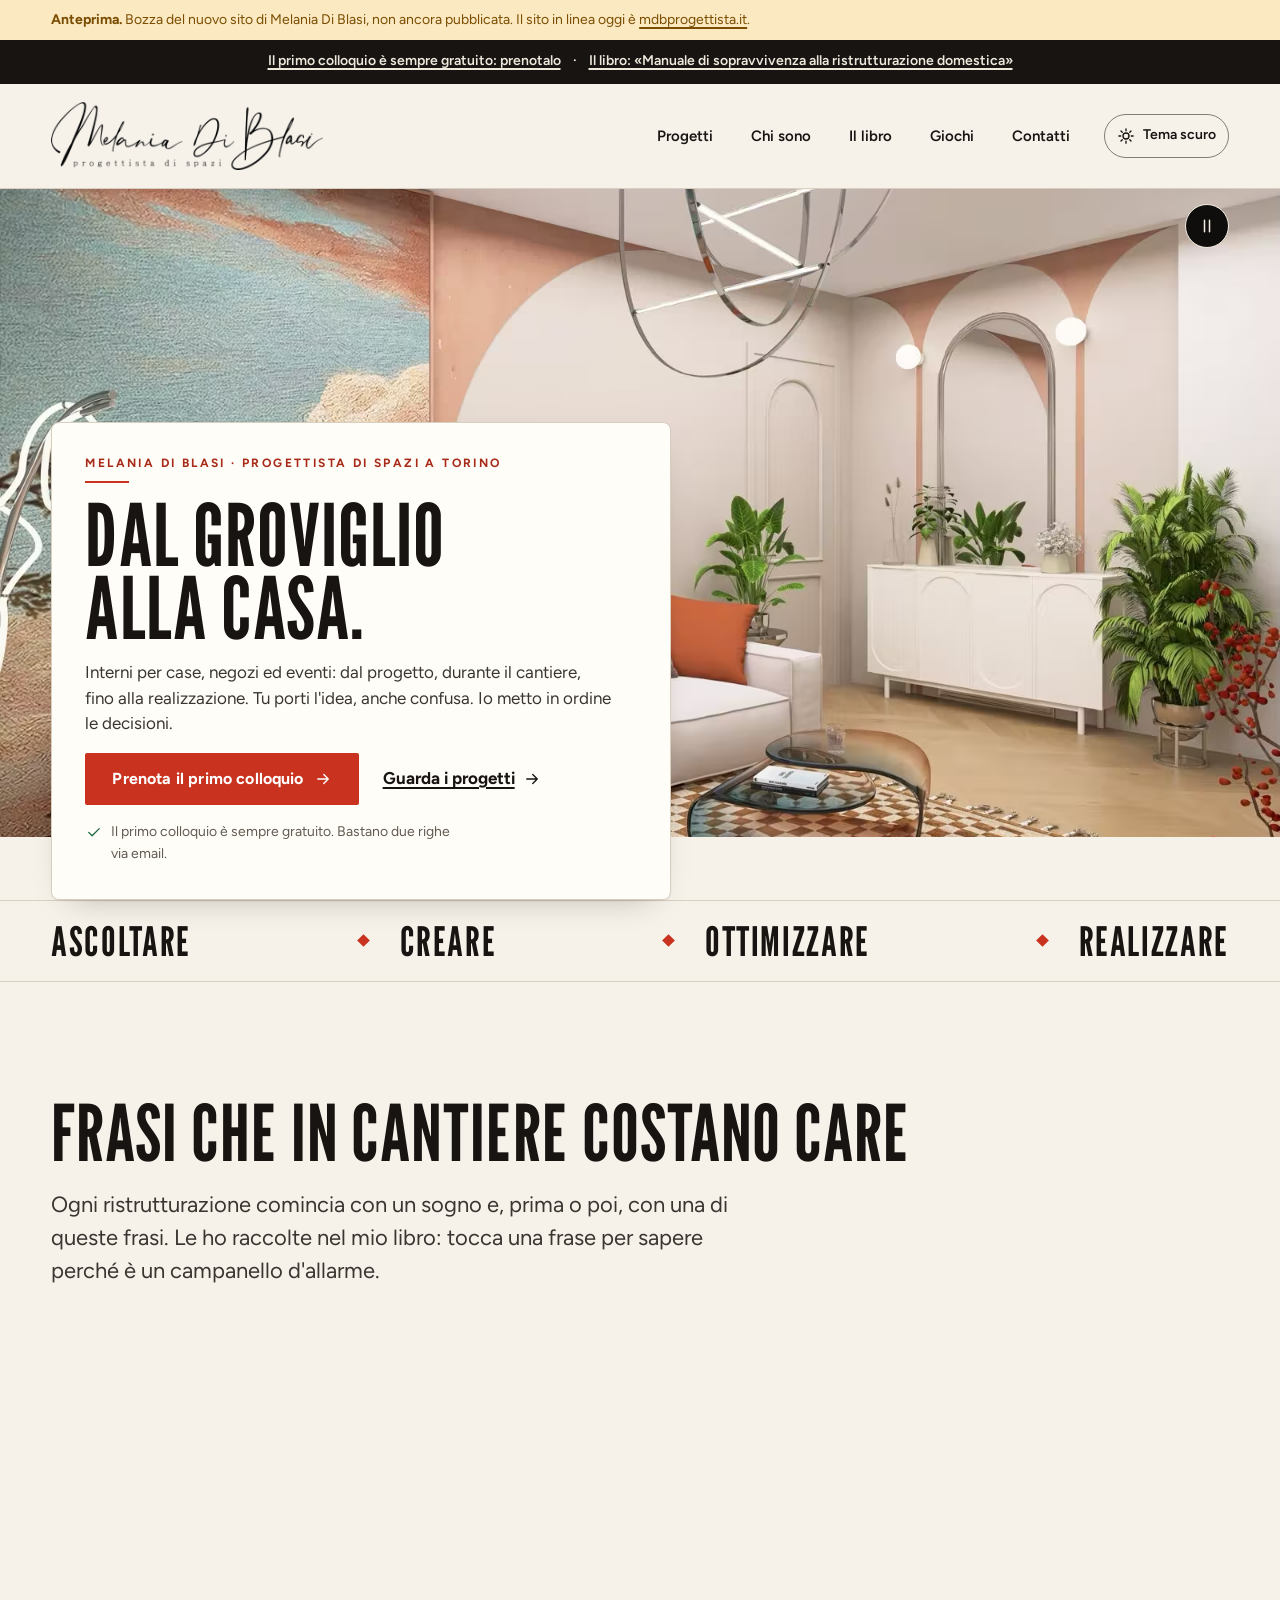
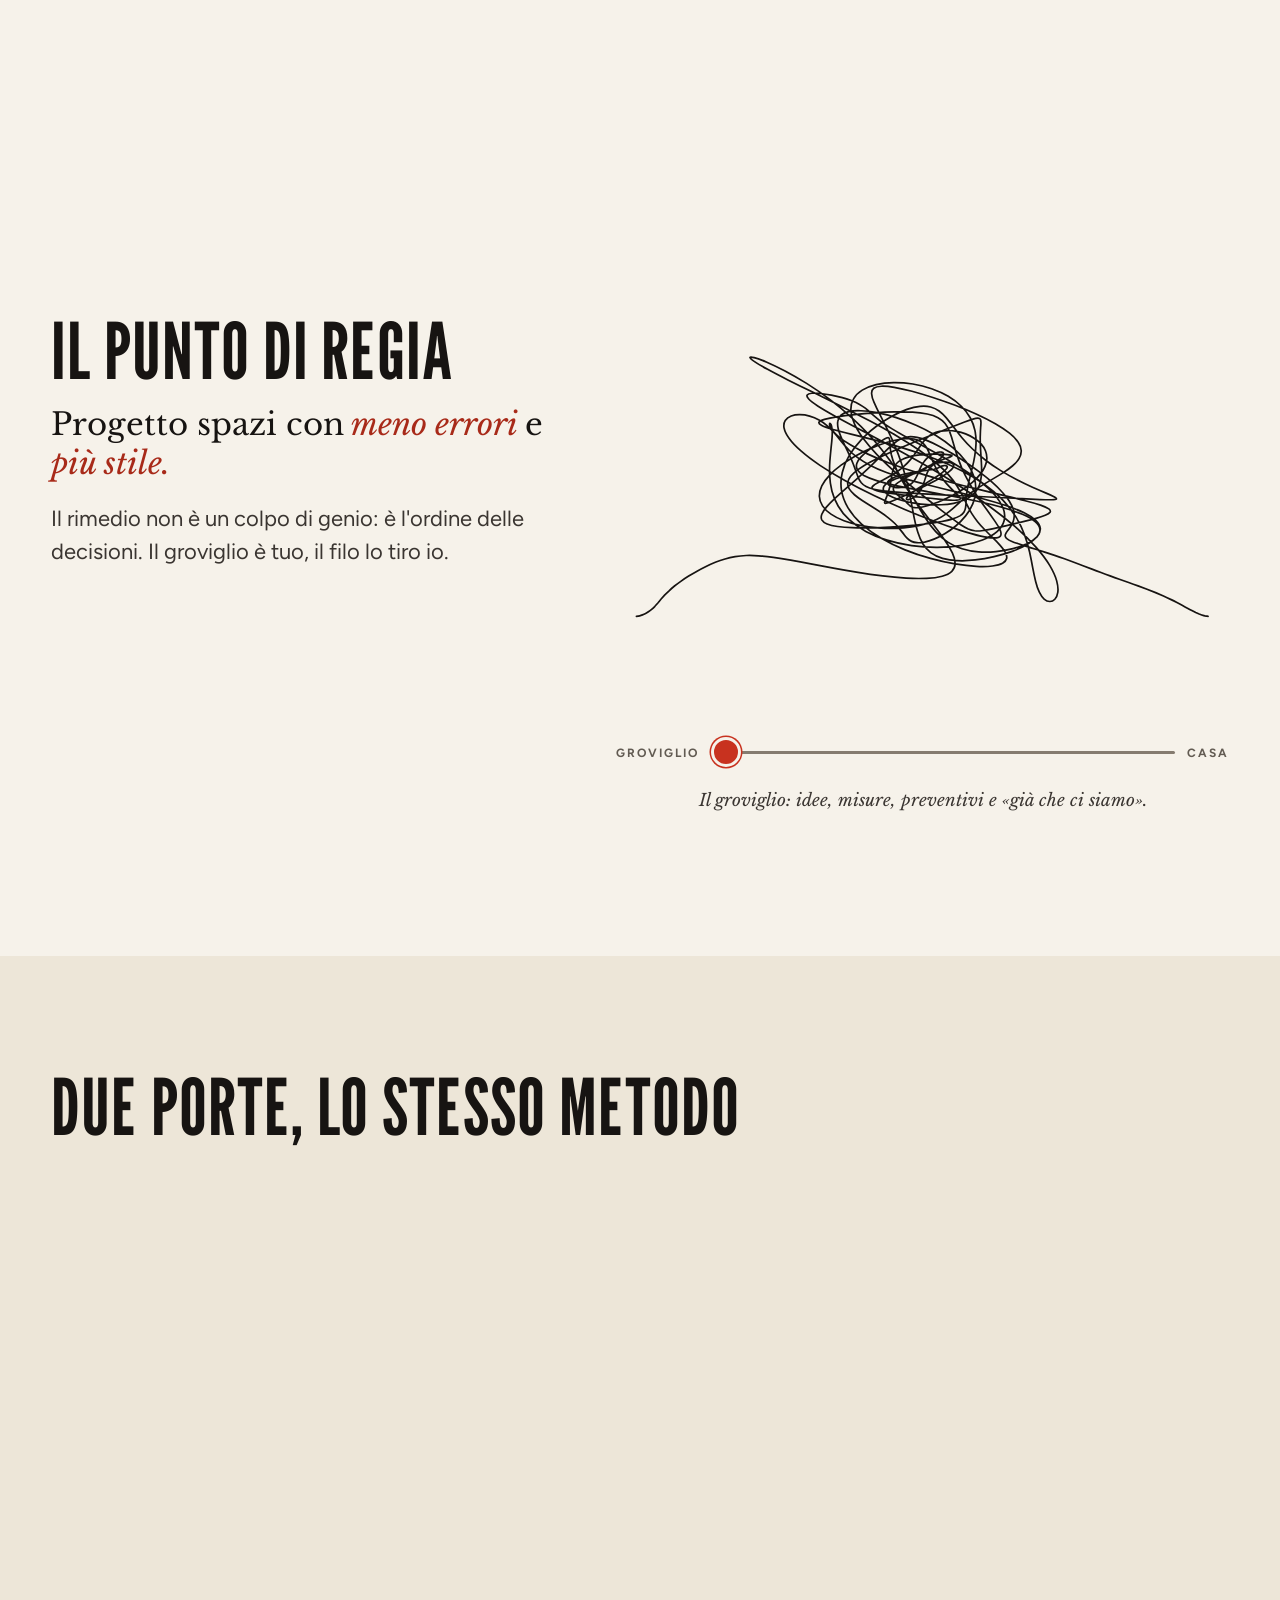
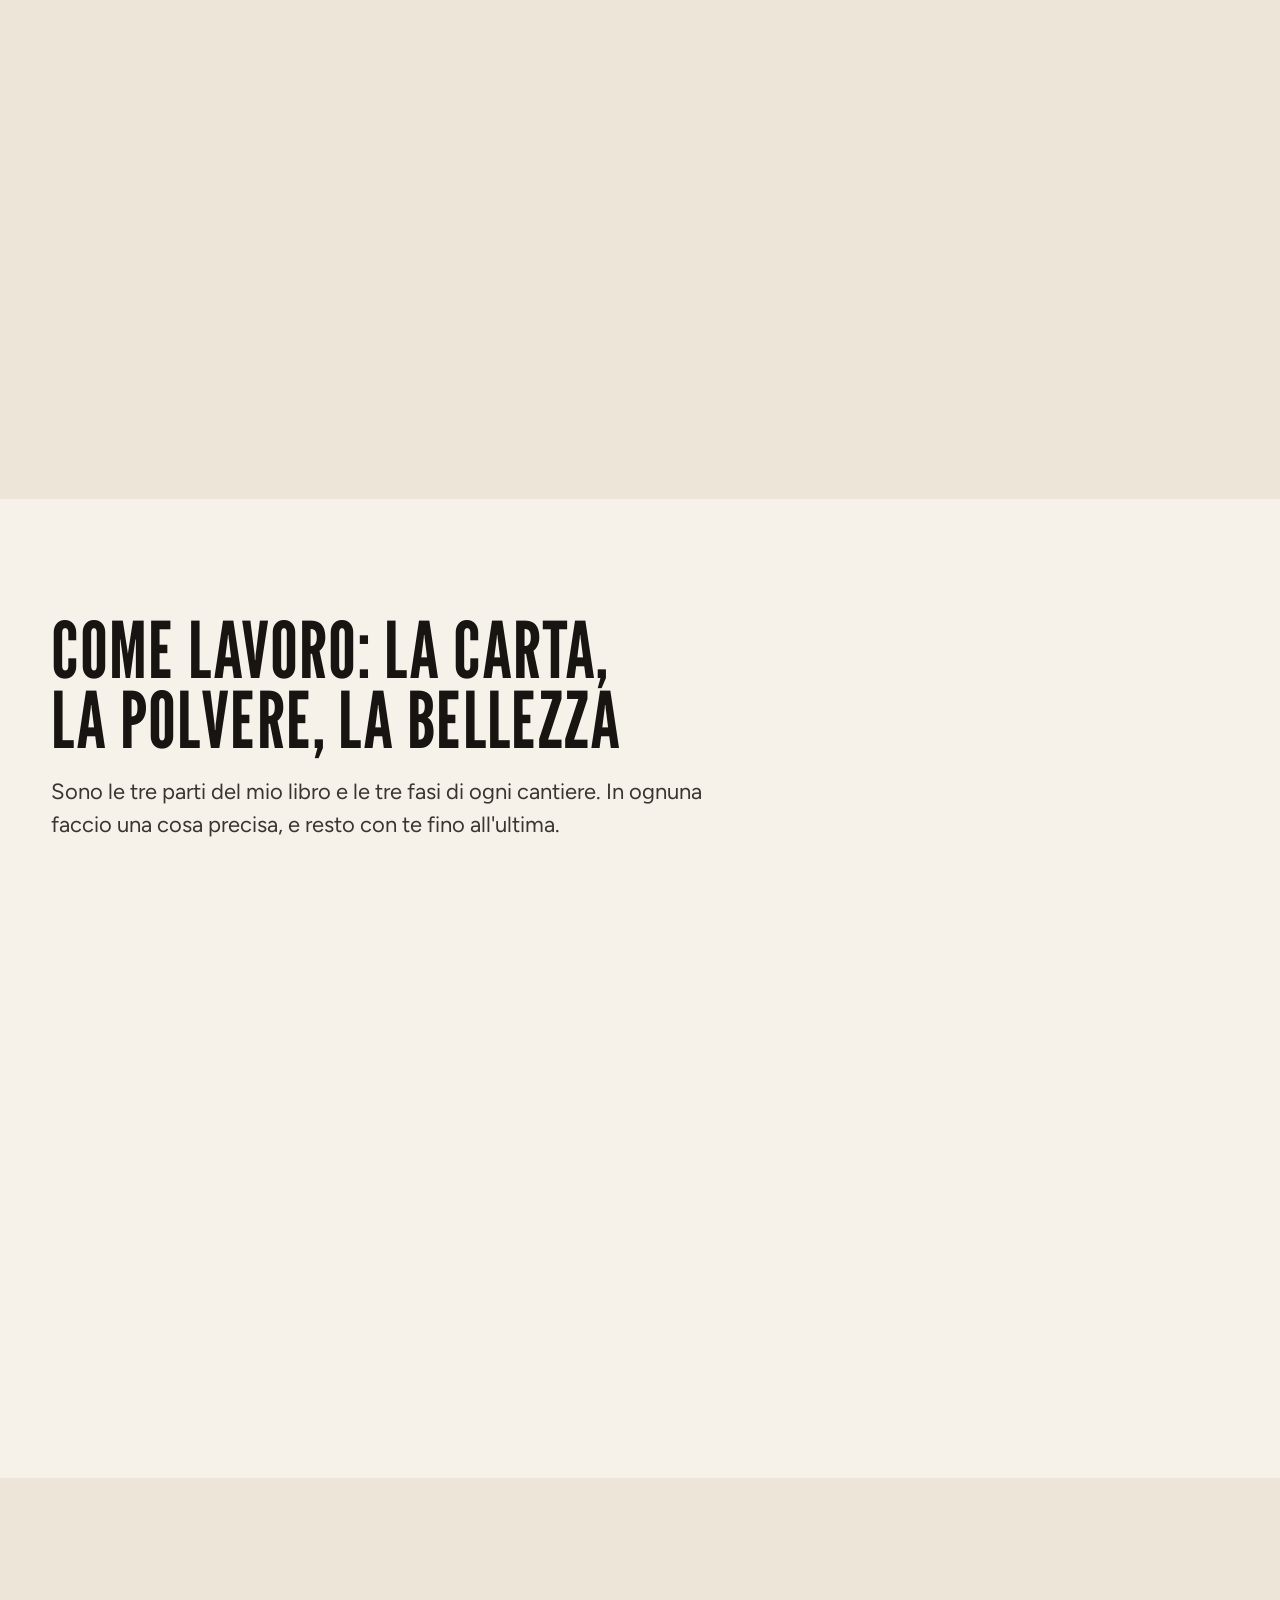
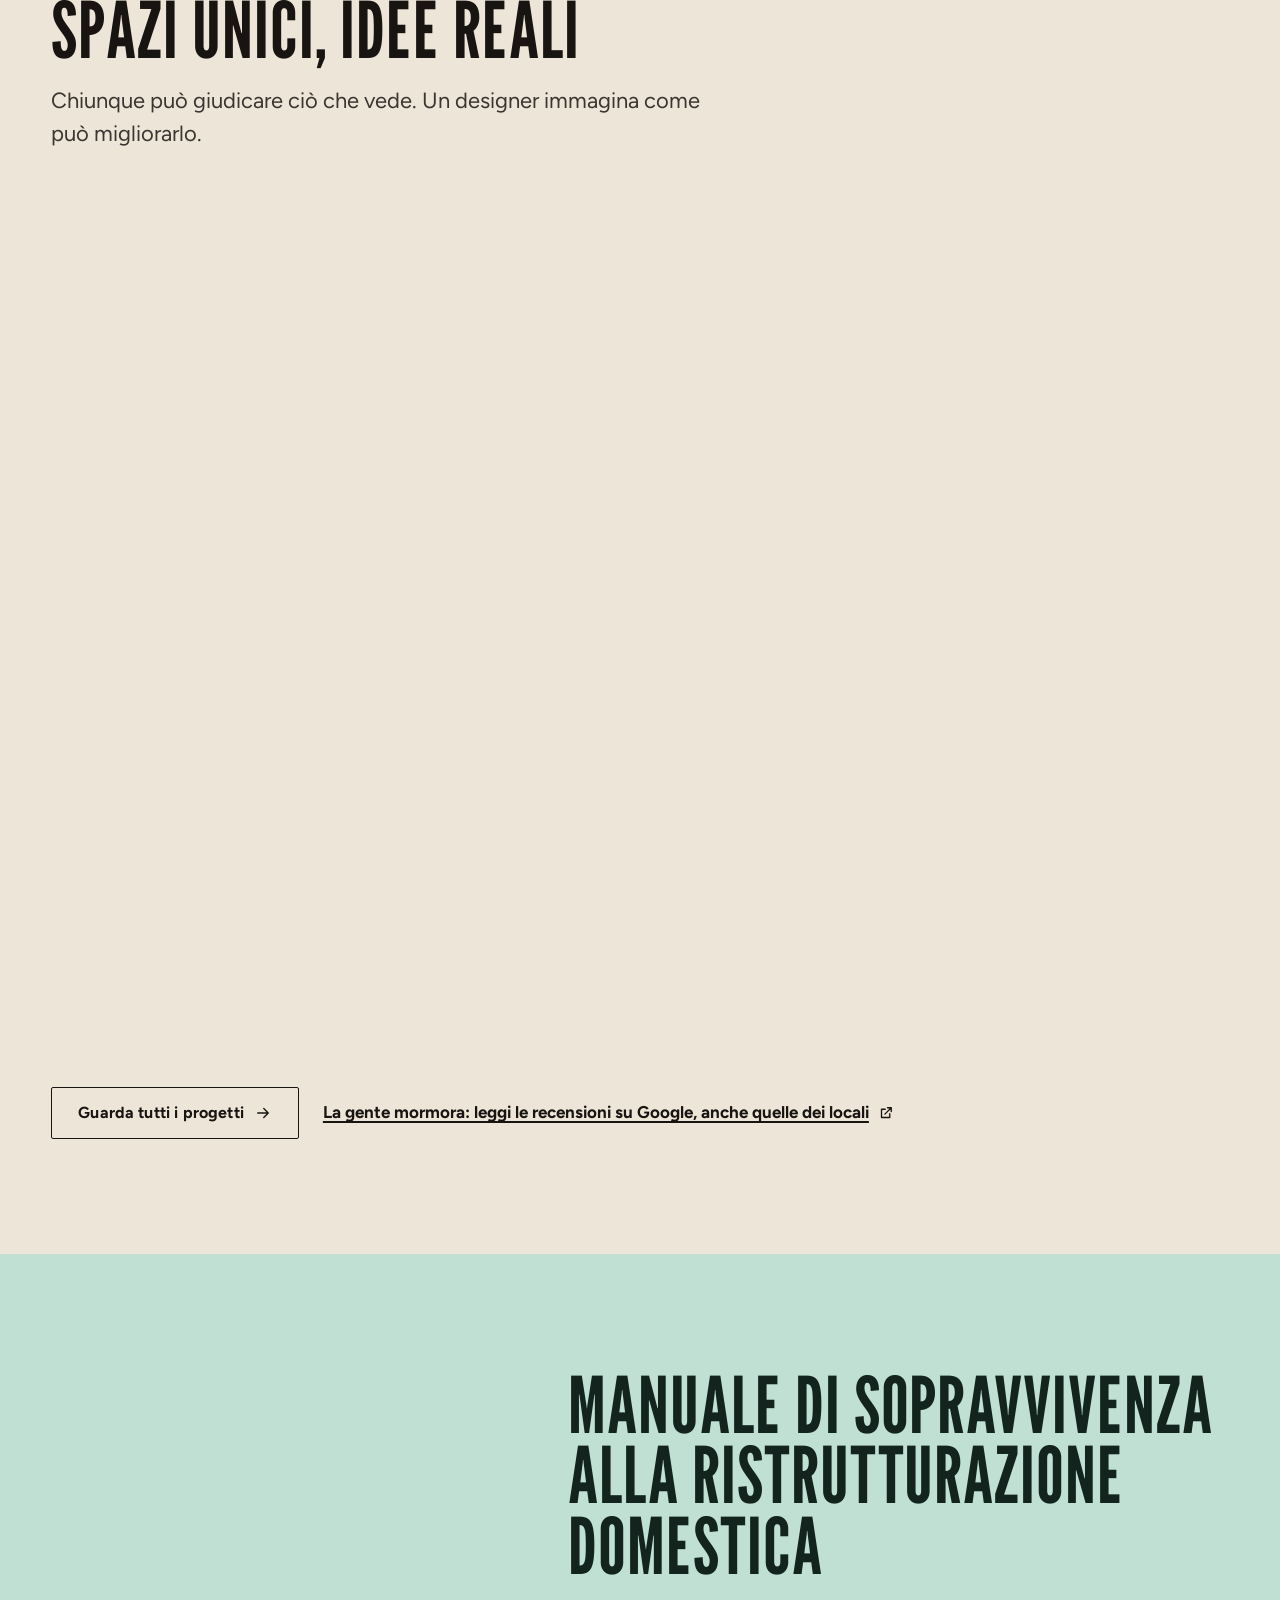
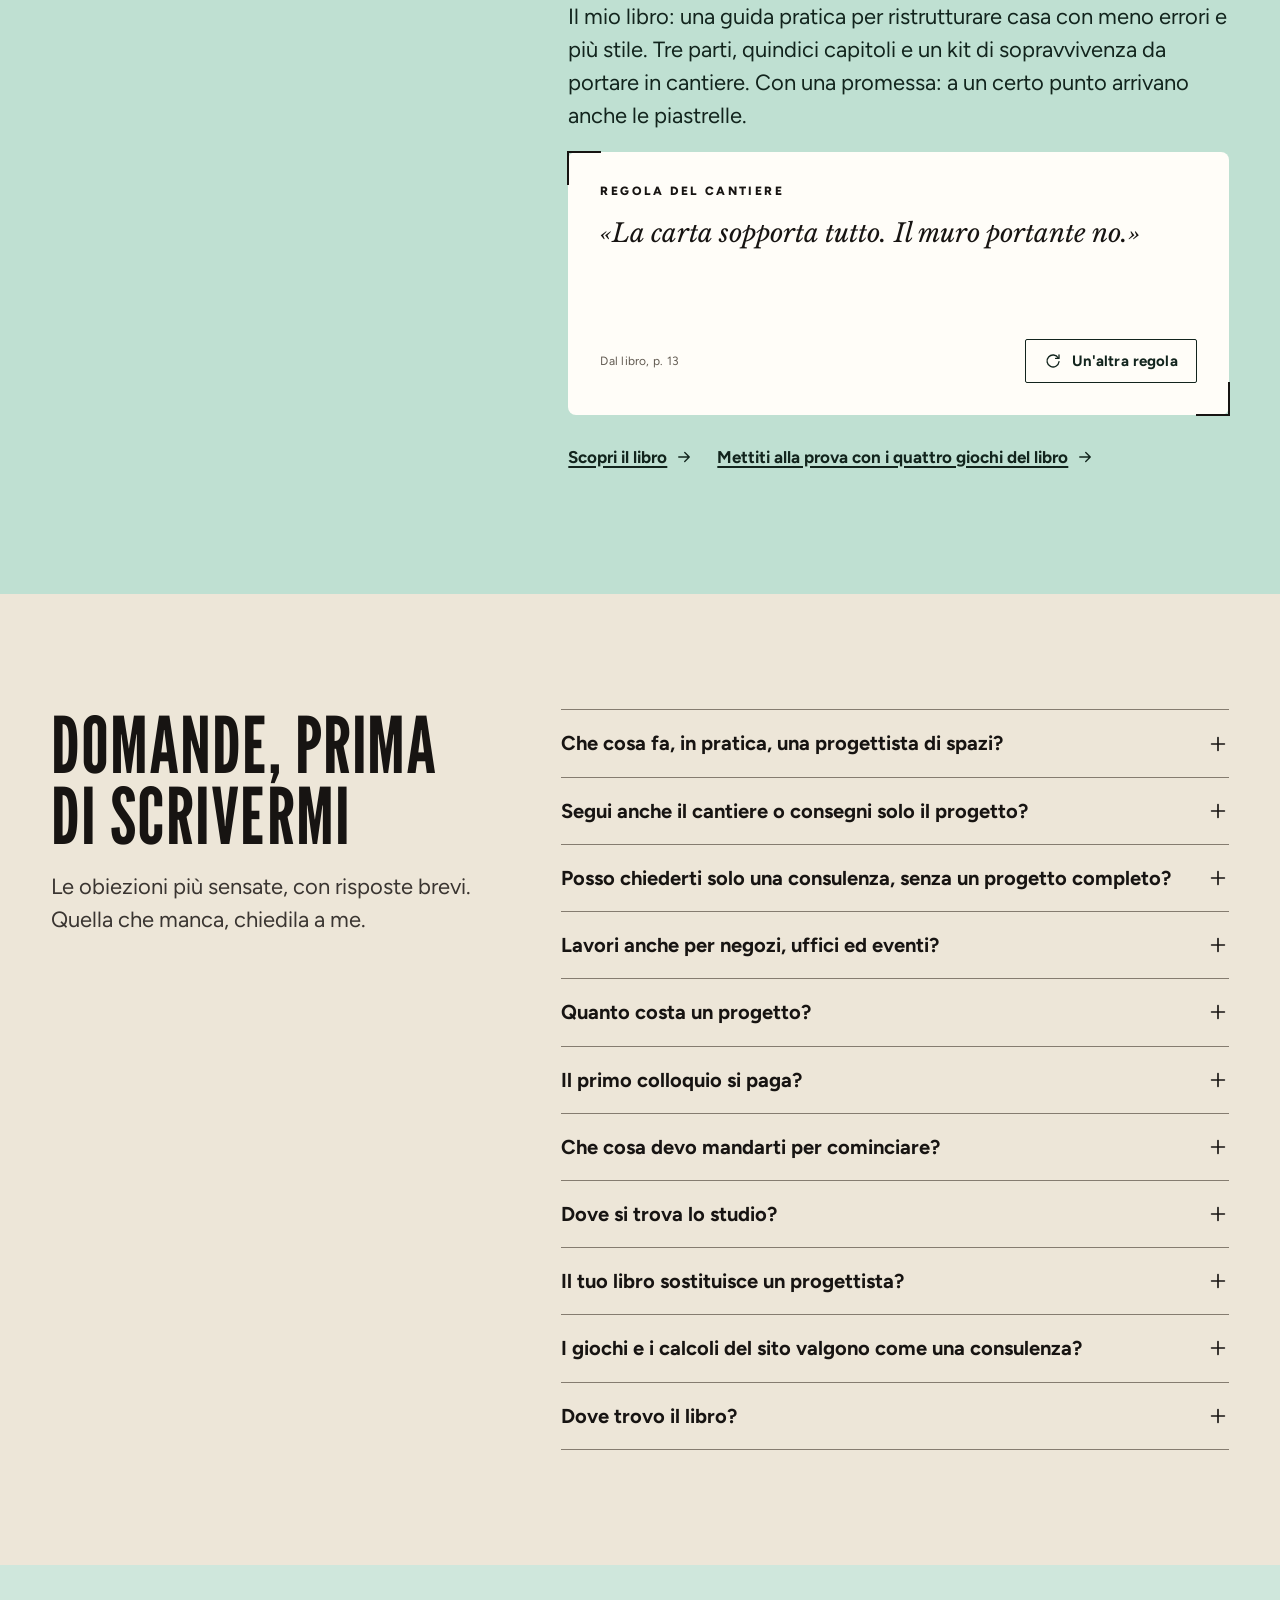
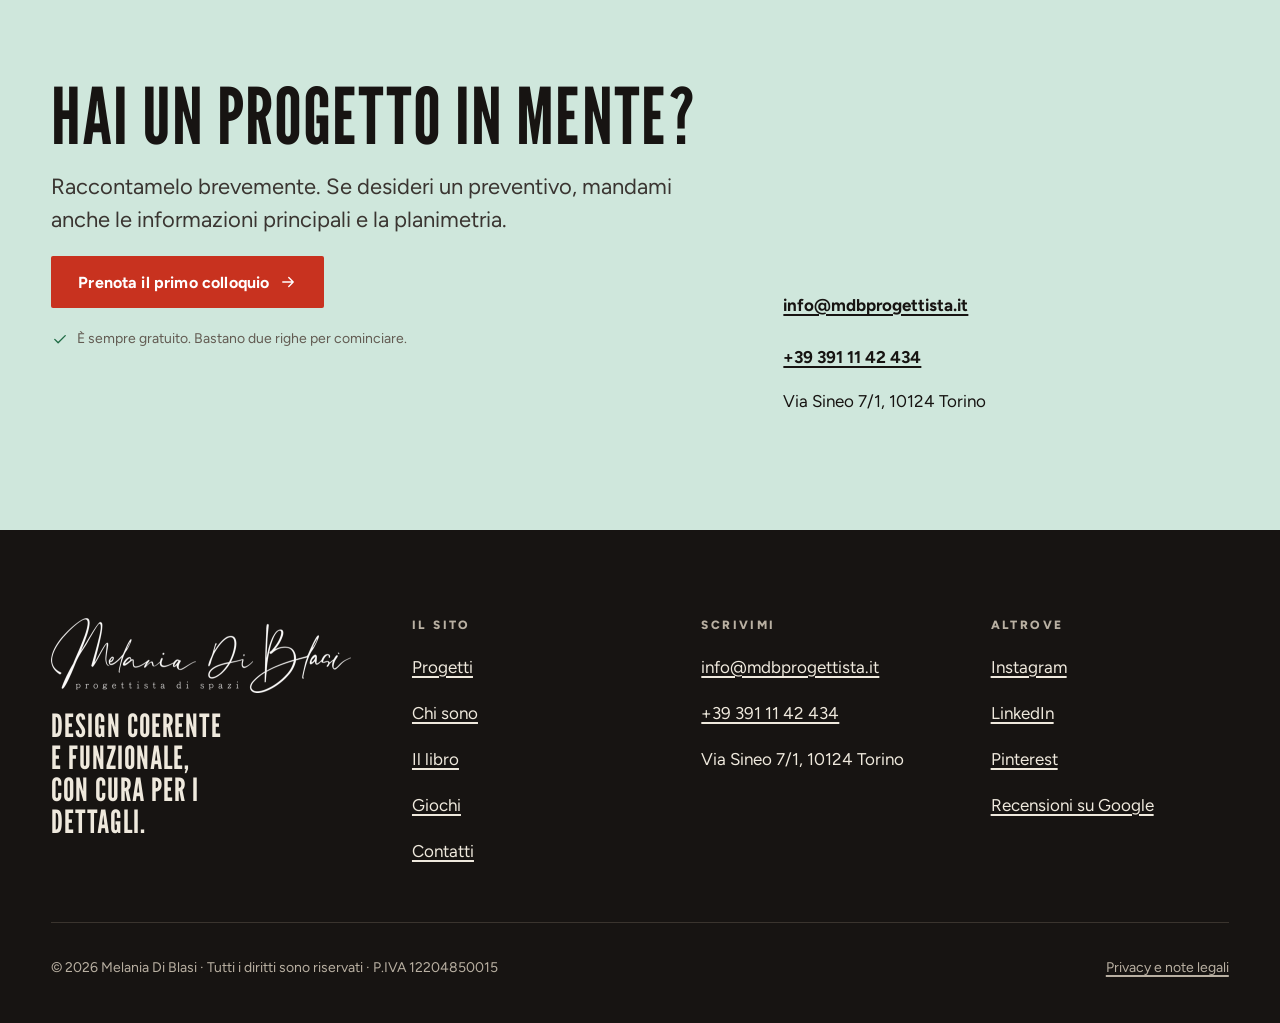
==== commit a7bcf368: "Bozza del sito (costruita dal salvataggio ac78bab) Co-Authored-By: Claude Fable 5.2 <noreply@anthrop" ====
--- a/index.html
+++ b/index.html
@@ -29,24 +29,25 @@
 <link rel="apple-touch-icon" href="risorse/img/icona-180.png">
 <link rel="preload" href="risorse/font/league-gothic-400.woff2" as="font" type="font/woff2" crossorigin>
 <link rel="preload" href="risorse/font/figtree-variabile.woff2" as="font" type="font/woff2" crossorigin>
-<link rel="stylesheet" href="risorse/css/sito.css?v=fc51279e8d">
-<script src="risorse/js/tema.js?v=bbae7c9311"></script>
+<link rel="stylesheet" href="risorse/css/sito.css?v=21e259e5f3">
+<script src="risorse/js/tema.js?v=4b6334cfaa"></script>
 <script type="application/ld+json">{"@context": "https://schema.org", "@graph": [{"@type": ["LocalBusiness", "ProfessionalService"], "@id": "https://andr3a100.github.io/mdb-anteprima/#studio", "name": "Melania Di Blasi · progettista di spazi", "url": "https://andr3a100.github.io/mdb-anteprima/", "description": "Progetti di interior design e brand identity per spazi residenziali e commerciali: consulenza per ristrutturazioni, home staging, allestimento di eventi.", "image": "https://andr3a100.github.io/mdb-anteprima/risorse/img/anteprima.jpg", "logo": "https://andr3a100.github.io/mdb-anteprima/risorse/img/logo-melania-di-blasi.png", "email": "info@mdbprogettista.it", "telephone": "+393911142434", "vatID": "IT12204850015", "address": {"@type": "PostalAddress", "streetAddress": "Via Sineo 7/1", "postalCode": "10124", "addressLocality": "Torino", "addressCountry": "IT"}, "founder": {"@id": "https://andr3a100.github.io/mdb-anteprima/#melania"}, "sameAs": ["https://www.instagram.com/melania_di_blasi_progettista", "https://www.linkedin.com/in/melania-d-bb1aa2b3", "https://pin.it/127tPZosk"]}, {"@type": "Person", "@id": "https://andr3a100.github.io/mdb-anteprima/#melania", "name": "Melania Di Blasi", "jobTitle": "Progettista di spazi", "url": "https://andr3a100.github.io/mdb-anteprima/about/", "worksFor": {"@id": "https://andr3a100.github.io/mdb-anteprima/#studio"}, "sameAs": ["https://www.instagram.com/melania_di_blasi_progettista", "https://www.linkedin.com/in/melania-d-bb1aa2b3", "https://pin.it/127tPZosk"]}, {"@type": "WebSite", "@id": "https://andr3a100.github.io/mdb-anteprima/#sito", "url": "https://andr3a100.github.io/mdb-anteprima/", "name": "Melania Di Blasi · progettista di spazi", "inLanguage": "it", "publisher": {"@id": "https://andr3a100.github.io/mdb-anteprima/#studio"}}, {"@type": "FAQPage", "@id": "https://andr3a100.github.io/mdb-anteprima/#domande", "mainEntity": [{"@type": "Question", "name": "Che cosa fa, in pratica, una progettista di spazi?", "acceptedAnswer": {"@type": "Answer", "text": "Progetto spazi residenziali e commerciali. Comincio da come una casa viene vissuta e da come un'attività vuole essere riconosciuta, non da uno stile da applicare a ogni progetto. Poi traduco esigenze e idee in scelte concrete: la distribuzione degli ambienti, i materiali, la luce, i dettagli."}}, {"@type": "Question", "name": "Segui anche il cantiere o consegni solo il progetto?", "acceptedAnswer": {"@type": "Answer", "text": "Il mio lavoro non finisce con la consegna del progetto. Ti accompagno durante la ristrutturazione, mi confronto con le imprese e seguo le scelte che emergono lungo il percorso, perché ciò che abbiamo immaginato insieme trovi forma nella realtà."}}, {"@type": "Question", "name": "Posso chiederti solo una consulenza, senza un progetto completo?", "acceptedAnswer": {"@type": "Answer", "text": "Sì. Tra i miei servizi ci sono la consulenza per ristrutturazioni e l'home staging. Raccontami che cosa ti serve: partiamo da lì."}}, {"@type": "Question", "name": "Lavori anche per negozi, uffici ed eventi?", "acceptedAnswer": {"@type": "Answer", "text": "Sì. Per un negozio o un ufficio parto spesso dal brand: il logo, i colori, il modo in cui l'attività si racconta li porto dentro lo spazio, dalle vetrine agli interni. Per un evento curo anche la parte grafica, dagli inviti alla segnaletica, fino all'allestimento del giorno stesso."}}, {"@type": "Question", "name": "Quanto costa un progetto?", "acceptedAnswer": {"@type": "Answer", "text": "Dipende dallo spazio e da che cosa ti serve. Il primo colloquio è sempre gratuito; per un preventivo mandami le informazioni principali e la planimetria via email."}}, {"@type": "Question", "name": "Il primo colloquio si paga?", "acceptedAnswer": {"@type": "Answer", "text": "No: il primo colloquio è sempre gratuito. Se poi vuoi andare avanti, ti preparo un preventivo."}}, {"@type": "Question", "name": "Che cosa devo mandarti per cominciare?", "acceptedAnswer": {"@type": "Answer", "text": "Bastano due righe: raccontami brevemente il progetto che hai in mente. Se desideri un preventivo, aggiungi le informazioni principali e la planimetria."}}, {"@type": "Question", "name": "Dove si trova lo studio?", "acceptedAnswer": {"@type": "Answer", "text": "A Torino, in via Sineo. Lavoro anche fuori città: tra i progetti pubblicati c'è un ristorante a Vieste. Scrivimi dove si trova il tuo spazio."}}, {"@type": "Question", "name": "Il tuo libro sostituisce un progettista?", "acceptedAnswer": {"@type": "Answer", "text": "No, e non vuole farlo. Non nasce per trasformare chi legge in tecnico, artigiano o direttore dei lavori: è uno strumento per orientarsi dentro una ristrutturazione vera, capire quali domande conviene fare e in quali punti è meglio fermarsi prima di decidere male."}}, {"@type": "Question", "name": "I giochi e i calcoli del sito valgono come una consulenza?", "acceptedAnswer": {"@type": "Answer", "text": "No. Sono un gioco e una prima stima, fatti con le misure e le regole del mio libro. Ogni casa ha i suoi vincoli: le decisioni vere si prendono su un progetto e, per pratiche edilizie e impianti, con i professionisti abilitati."}}, {"@type": "Question", "name": "Dove trovo il libro?", "acceptedAnswer": {"@type": "Answer", "text": "Si ordina via email: scrivi a info@mdbprogettista.it e ti rispondo io, con tutti i dettagli."}}]}]}</script>
 </head>
 <body>
 <span class="vedetta" data-vedetta aria-hidden="true"></span>
 <a class="salta" href="#contenuto">Salta al contenuto</a>
-<p class="anteprima-fascia" role="note"><strong>Anteprima.</strong> Bozza del nuovo sito di Melania Di Blasi, non ancora pubblicata. Il sito in linea oggi è <a href="https://www.mdbprogettista.it/" rel="noopener">mdbprogettista.it</a>.</p>
-<p class="striscia"><a href="contatti/">Il primo colloquio è sempre gratuito: prenotalo</a><span aria-hidden="true">·</span><a href="libro/">Il libro: «Manuale di sopravvivenza alla ristrutturazione domestica»</a></p>
+<div class="anteprima-fascia" role="note"><p><strong>Anteprima.</strong> Bozza del nuovo sito di Melania Di Blasi, non ancora pubblicata. Il sito in linea oggi è <a href="https://www.mdbprogettista.it/" rel="noopener">mdbprogettista.it</a>.</p></div>
+<div class="striscia"><p><a href="contatti/">Il primo colloquio è sempre gratuito: prenotalo</a><span aria-hidden="true">·</span><a href="libro/">Il libro: «Manuale di sopravvivenza alla ristrutturazione domestica»</a></p></div>
 <header class="testata" data-testata>
 <div class="wrap testata-riga">
-<a class="marchio" href="./"><img src="risorse/img/logo-melania-di-blasi.png" alt="Melania Di Blasi, progettista di spazi: pagina iniziale" width="600" height="150"></a>
+<a class="marchio" href="./" aria-label="Melania Di Blasi, progettista di spazi: pagina iniziale"><img src="risorse/img/logo-melania-di-blasi.png" alt="" width="600" height="150"></a>
 <button class="menu-apri" type="button" data-menu-apri aria-expanded="false" aria-controls="menu"><svg class="apri" viewBox="0 0 24 24" fill="none" stroke="currentColor" stroke-width="1.8" stroke-linecap="round" stroke-linejoin="round" aria-hidden="true" focusable="false"><path d="M4 7h16M4 12h16M4 17h16"/></svg><svg class="chiudi" viewBox="0 0 24 24" fill="none" stroke="currentColor" stroke-width="1.8" stroke-linecap="round" stroke-linejoin="round" aria-hidden="true" focusable="false"><path d="M6 6l12 12M18 6L6 18"/></svg><span class="nascosto" data-menu-parola>Apri il menu</span></button>
 <nav class="menu" id="menu" aria-label="Sezioni del sito"><ul><li><a href="portfolio/">Progetti</a></li><li><a href="about/">Chi sono</a></li><li><a href="libro/">Il libro</a></li><li><a href="giochi/">Giochi</a></li><li><a href="contatti/">Contatti</a></li></ul></nav>
 <button class="tema" type="button" data-tema aria-pressed="false"><svg class="sole" viewBox="0 0 24 24" fill="none" stroke="currentColor" stroke-width="1.8" stroke-linecap="round" stroke-linejoin="round" aria-hidden="true" focusable="false"><circle cx="12" cy="12" r="4"/><path d="M12 2.5v2.5M12 19v2.5M2.5 12H5M19 12h2.5M5.3 5.3L7 7M17 17l1.7 1.7M18.7 5.3L17 7M7 17l-1.7 1.7"/></svg><svg class="luna" viewBox="0 0 24 24" fill="none" stroke="currentColor" stroke-width="1.8" stroke-linecap="round" stroke-linejoin="round" aria-hidden="true" focusable="false"><path d="M20 14.2A8 8 0 1 1 9.8 4a6.4 6.4 0 0 0 10.2 10.2z"/></svg><span data-tema-testo>Tema scuro</span></button>
 </div>
 </header>
 <main id="contenuto">
+<section class="apertura">
 <div class="scena" data-scena>
 <div class="scena-foto"><picture><source type="image/avif" srcset="risorse/img/foto/ambrogio-soggiorno-parete-dipinta-800.avif 800w, risorse/img/foto/ambrogio-soggiorno-parete-dipinta-1600.avif 1600w" sizes="100vw"><img src="risorse/img/foto/ambrogio-soggiorno-parete-dipinta-800.jpg" srcset="risorse/img/foto/ambrogio-soggiorno-parete-dipinta-800.jpg 800w, risorse/img/foto/ambrogio-soggiorno-parete-dipinta-1600.jpg 1600w" sizes="100vw" alt="Soggiorno con divano bianco, parete dipinta nei toni del rosa e lampada scultorea" width="800" height="600" fetchpriority="high" decoding="async"></picture></div>
 <div class="scena-foto"><picture><source type="image/avif" srcset="risorse/img/foto/soggiorno-cucina-scura-800.avif 800w, risorse/img/foto/soggiorno-cucina-scura-1600.avif 1600w" sizes="100vw"><img src="risorse/img/foto/soggiorno-cucina-scura-800.jpg" srcset="risorse/img/foto/soggiorno-cucina-scura-800.jpg 800w, risorse/img/foto/soggiorno-cucina-scura-1600.jpg 1600w" sizes="100vw" alt="Soggiorno con cucina a vista dai toni scuri, bancone con sgabelli e parquet" width="800" height="600" loading="lazy" decoding="async"></picture></div>
@@ -54,22 +55,64 @@
 <div class="scena-foto"><picture><source type="image/avif" srcset="risorse/img/foto/evento-sala-800.avif 800w, risorse/img/foto/evento-sala-1600.avif 1600w" sizes="100vw"><img src="risorse/img/foto/evento-sala-800.jpg" srcset="risorse/img/foto/evento-sala-800.jpg 800w, risorse/img/foto/evento-sala-1600.jpg 1600w" sizes="100vw" alt="Sala allestita per un ricevimento con tavoli lunghi, piante e luci sospese" width="800" height="533" loading="lazy" decoding="async"></picture></div>
 <button class="scena-ferma" type="button" data-scena-ferma aria-pressed="false" aria-label="Ferma le fotografie che scorrono"><svg class="pausa" viewBox="0 0 24 24" fill="none" stroke="currentColor" stroke-width="1.8" stroke-linecap="round" stroke-linejoin="round" aria-hidden="true" focusable="false"><path d="M9 5v14M15 5v14"/></svg><svg class="via" viewBox="0 0 24 24" fill="none" stroke="currentColor" stroke-width="1.8" stroke-linecap="round" stroke-linejoin="round" aria-hidden="true" focusable="false"><path d="M8 5l11 7-11 7z"/></svg></button>
 </div>
-
-<section class="apertura">
-<div class="wrap apertura-griglia">
-<div class="apertura-testo">
+<div class="wrap">
+<div class="apertura-carta">
 <h1>
 <span class="etichetta">Melania Di Blasi · progettista di spazi a Torino</span>
 <span class="titolone">Dal groviglio<br>alla casa.</span>
 </h1>
-<p class="attacco stretto"><span class="corsivo motto"><em>Progetto spazi con</em> meno errori <em>e</em> più stile.</span> Sono Melania Di Blasi, progettista di spazi a Torino: interni per case, negozi ed eventi, dal progetto, durante il cantiere, fino alla realizzazione. Tu porti l'idea, anche confusa. Io metto in ordine le decisioni.</p>
+<p class="attacco">Interni per case, negozi ed eventi: dal progetto, durante il cantiere, fino alla realizzazione. Tu porti l'idea, anche confusa. Io metto in ordine le decisioni.</p>
 <div class="azioni">
 <a class="btn btn-primario" href="contatti/">Prenota il primo colloquio <svg class="freccia" viewBox="0 0 24 24" fill="none" stroke="currentColor" stroke-width="1.8" stroke-linecap="round" stroke-linejoin="round" aria-hidden="true" focusable="false"><path d="M5 12h14M13 6l6 6-6 6"/></svg></a>
 <a class="collegamento" href="portfolio/">Guarda i progetti <svg class="freccia" viewBox="0 0 24 24" fill="none" stroke="currentColor" stroke-width="1.8" stroke-linecap="round" stroke-linejoin="round" aria-hidden="true" focusable="false"><path d="M5 12h14M13 6l6 6-6 6"/></svg></a>
 </div>
-<p class="rassicura"><svg viewBox="0 0 24 24" fill="none" stroke="currentColor" stroke-width="1.8" stroke-linecap="round" stroke-linejoin="round" aria-hidden="true" focusable="false"><path d="M5 12.5l4.5 4.5L19 7.5"/></svg><span>È sempre gratuito. Bastano due righe via email; per un preventivo, aggiungi la planimetria.</span></p>
-</div>
-
+<p class="rassicura"><svg viewBox="0 0 24 24" fill="none" stroke="currentColor" stroke-width="1.8" stroke-linecap="round" stroke-linejoin="round" aria-hidden="true" focusable="false"><path d="M5 12.5l4.5 4.5L19 7.5"/></svg><span>Il primo colloquio è sempre gratuito. Bastano due righe via email.</span></p>
+</div>
+</div>
+</section>
+
+<div class="verbi" aria-label="Come lavoro, in quattro verbi">
+<div class="wrap">
+<ul>
+<li>Ascoltare</li><li>Creare</li><li>Ottimizzare</li><li>Realizzare</li>
+</ul>
+</div>
+</div>
+
+<section class="sezione" id="problema" aria-labelledby="problema-titolo">
+<div class="wrap">
+<div class="capo">
+<h2 class="titolo" id="problema-titolo">Frasi che in cantiere costano care</h2>
+<p class="attacco">Ogni ristrutturazione comincia con un sogno e, prima o poi, con una di queste frasi. Le ho raccolte nel mio libro: tocca una frase per sapere perché è un campanello d'allarme.</p>
+</div>
+<div class="frasi">
+<details class="frase entra">
+<summary><span class="stato stato-rosso"><svg viewBox="0 0 24 24" fill="none" stroke="currentColor" stroke-width="1.8" stroke-linecap="round" stroke-linejoin="round" aria-hidden="true" focusable="false"><path d="M6 21V4M6 4.5h11.5l-2.6 4 2.6 4H6"/></svg>Red flag</span><q>Già che ci siamo, facciamo anche questo.</q><span class="apri"><svg viewBox="0 0 24 24" fill="none" stroke="currentColor" stroke-width="1.8" stroke-linecap="round" stroke-linejoin="round" aria-hidden="true" focusable="false"><path d="M12 5v14M5 12h14"/></svg>Perché?</span></summary>
+<div class="risposta"><p>È una delle frasi più costose dell'edilizia: ogni volta che succede il preventivo sale, il cantiere si allunga e la serenità si riduce. Una volta chiuso il progetto, si smette di improvvisare.</p><p class="fonte">Dal libro, p. 11</p></div>
+</details>
+<details class="frase entra">
+<summary><span class="stato stato-rosso"><svg viewBox="0 0 24 24" fill="none" stroke="currentColor" stroke-width="1.8" stroke-linecap="round" stroke-linejoin="round" aria-hidden="true" focusable="false"><path d="M6 21V4M6 4.5h11.5l-2.6 4 2.6 4H6"/></svg>Red flag</span><q>Iniziamo intanto, poi si vede la pratica.</q><span class="apri"><svg viewBox="0 0 24 24" fill="none" stroke="currentColor" stroke-width="1.8" stroke-linecap="round" stroke-linejoin="round" aria-hidden="true" focusable="false"><path d="M12 5v14M5 12h14"/></svg>Perché?</span></summary>
+<div class="risposta"><p>Quello non è ottimismo, è un red flag con il caschetto. Non si rincorre la pratica: prima il progettista, poi l'impresa.</p><p class="fonte">Dal libro, p. 17 e 19</p></div>
+</details>
+<details class="frase entra">
+<summary><span class="stato stato-rosso"><svg viewBox="0 0 24 24" fill="none" stroke="currentColor" stroke-width="1.8" stroke-linecap="round" stroke-linejoin="round" aria-hidden="true" focusable="false"><path d="M6 21V4M6 4.5h11.5l-2.6 4 2.6 4H6"/></svg>Red flag</span><q>Tranquilli, ci sta.</q><span class="apri"><svg viewBox="0 0 24 24" fill="none" stroke="currentColor" stroke-width="1.8" stroke-linecap="round" stroke-linejoin="round" aria-hidden="true" focusable="false"><path d="M12 5v14M5 12h14"/></svg>Perché?</span></summary>
+<div class="risposta"><p>«Ci sta» non significa «funziona». Una stanza ben progettata non è quella in cui entrano più cose: è quella in cui ogni cosa ha lo spazio giusto per essere usata senza acrobazie, contorsioni o rancore domestico.</p><p class="fonte">Dal libro, p. 27</p></div>
+</details>
+<details class="frase entra">
+<summary><span class="stato stato-verde"><svg viewBox="0 0 24 24" fill="none" stroke="currentColor" stroke-width="1.8" stroke-linecap="round" stroke-linejoin="round" aria-hidden="true" focusable="false"><path d="M5 12.5l4.5 4.5L19 7.5"/></svg>Tutto ok</span><q>Prima il progettista, poi l'impresa.</q><span class="apri"><svg viewBox="0 0 24 24" fill="none" stroke="currentColor" stroke-width="1.8" stroke-linecap="round" stroke-linejoin="round" aria-hidden="true" focusable="false"><path d="M12 5v14M5 12h14"/></svg>Perché?</span></summary>
+<div class="risposta"><p>Prima si definisce il progetto, poi si cerca chi lo esegue. Invertire l'ordine significa far lavorare il cantiere sulle ipotesi.</p><p class="fonte">Dal libro, p. 12</p></div>
+</details>
+</div>
+
+<div class="regia">
+<div class="regia-testo">
+<h3 class="titolo">Il punto di regia</h3>
+<p class="attacco"><span class="corsivo motto"><em>Progetto spazi con</em> meno errori <em>e</em> più stile.</span> Il rimedio non è un colpo di genio: è l'ordine delle decisioni. Il groviglio è tuo, il filo lo tiro io.</p>
+<blockquote class="citazione entra">
+<p>«Il progettista è il punto di regia. È la figura che previene gli errori prima che diventino lavori aggiuntivi.»</p>
+<footer>Dal mio libro, <cite>Manuale di sopravvivenza alla ristrutturazione domestica</cite>, p. 12</footer>
+</blockquote>
+</div>
 <div class="groviglio" data-groviglio>
 <div class="groviglio-foglio">
 <svg viewBox="0 0 600 500" role="img" aria-labelledby="groviglio-titolo">
@@ -92,92 +135,10 @@
 <p class="groviglio-detto" data-detto aria-live="polite">Trascina il cursore: il groviglio è tuo, il filo lo tiro io.</p>
 </div>
 </div>
-</section>
-
-<div class="verbi" aria-label="Come lavoro, in quattro verbi">
-<div class="wrap">
-<ul>
-<li>Ascoltare</li><li>Creare</li><li>Ottimizzare</li><li>Realizzare</li>
-</ul>
-</div>
-</div>
-
-<section class="sezione" id="problema" aria-labelledby="problema-titolo">
-<div class="wrap">
-<div class="capo">
-<h2 class="titolo" id="problema-titolo">Frasi che in cantiere costano care</h2>
-<p class="attacco">Ogni ristrutturazione comincia con un sogno e, prima o poi, con una di queste frasi. Le ho raccolte nel mio libro. Tocca una frase per sapere perché è un campanello d'allarme.</p>
-</div>
-<div class="frasi">
-<details class="frase entra">
-<summary><span class="stato stato-rosso"><svg viewBox="0 0 24 24" fill="none" stroke="currentColor" stroke-width="1.8" stroke-linecap="round" stroke-linejoin="round" aria-hidden="true" focusable="false"><path d="M6 21V4M6 4.5h11.5l-2.6 4 2.6 4H6"/></svg>Red flag</span><q>Già che ci siamo, facciamo anche questo.</q><span class="apri"><svg viewBox="0 0 24 24" fill="none" stroke="currentColor" stroke-width="1.8" stroke-linecap="round" stroke-linejoin="round" aria-hidden="true" focusable="false"><path d="M12 5v14M5 12h14"/></svg>Perché?</span></summary>
-<div class="risposta"><p>È una delle frasi più costose dell'edilizia: ogni volta che succede il preventivo sale, il cantiere si allunga e la serenità si riduce. Una volta chiuso il progetto, si smette di improvvisare.</p><p class="fonte">Dal libro, p. 11</p></div>
-</details>
-<details class="frase entra">
-<summary><span class="stato stato-rosso"><svg viewBox="0 0 24 24" fill="none" stroke="currentColor" stroke-width="1.8" stroke-linecap="round" stroke-linejoin="round" aria-hidden="true" focusable="false"><path d="M6 21V4M6 4.5h11.5l-2.6 4 2.6 4H6"/></svg>Red flag</span><q>Iniziamo intanto, poi si vede la pratica.</q><span class="apri"><svg viewBox="0 0 24 24" fill="none" stroke="currentColor" stroke-width="1.8" stroke-linecap="round" stroke-linejoin="round" aria-hidden="true" focusable="false"><path d="M12 5v14M5 12h14"/></svg>Perché?</span></summary>
-<div class="risposta"><p>Quello non è ottimismo, è un red flag con il caschetto. Non si rincorre la pratica: prima il progettista, poi l'impresa.</p><p class="fonte">Dal libro, p. 17 e 19</p></div>
-</details>
-<details class="frase entra">
-<summary><span class="stato stato-rosso"><svg viewBox="0 0 24 24" fill="none" stroke="currentColor" stroke-width="1.8" stroke-linecap="round" stroke-linejoin="round" aria-hidden="true" focusable="false"><path d="M6 21V4M6 4.5h11.5l-2.6 4 2.6 4H6"/></svg>Red flag</span><q>Per rifare tutto saremo attorno a…</q><span class="apri"><svg viewBox="0 0 24 24" fill="none" stroke="currentColor" stroke-width="1.8" stroke-linecap="round" stroke-linejoin="round" aria-hidden="true" focusable="false"><path d="M12 5v14M5 12h14"/></svg>Perché?</span></summary>
-<div class="risposta"><p>«Attorno a» non è un metodo, è un preludio al trauma. Da un preventivo «a occhio» conviene allontanarsi lentamente.</p><p class="fonte">Dal libro, p. 35</p></div>
-</details>
-<details class="frase entra">
-<summary><span class="stato stato-rosso"><svg viewBox="0 0 24 24" fill="none" stroke="currentColor" stroke-width="1.8" stroke-linecap="round" stroke-linejoin="round" aria-hidden="true" focusable="false"><path d="M6 21V4M6 4.5h11.5l-2.6 4 2.6 4H6"/></svg>Red flag</span><q>Tranquilli, ci sta.</q><span class="apri"><svg viewBox="0 0 24 24" fill="none" stroke="currentColor" stroke-width="1.8" stroke-linecap="round" stroke-linejoin="round" aria-hidden="true" focusable="false"><path d="M12 5v14M5 12h14"/></svg>Perché?</span></summary>
-<div class="risposta"><p>«Ci sta» non significa «funziona». Una stanza ben progettata non è quella in cui entrano più cose: è quella in cui ogni cosa ha lo spazio giusto per essere usata senza acrobazie, contorsioni o rancore domestico.</p><p class="fonte">Dal libro, p. 27</p></div>
-</details>
-<details class="frase entra">
-<summary><span class="stato stato-rosso"><svg viewBox="0 0 24 24" fill="none" stroke="currentColor" stroke-width="1.8" stroke-linecap="round" stroke-linejoin="round" aria-hidden="true" focusable="false"><path d="M6 21V4M6 4.5h11.5l-2.6 4 2.6 4H6"/></svg>Red flag</span><q>Quel muro è sottile: buttiamolo giù.</q><span class="apri"><svg viewBox="0 0 24 24" fill="none" stroke="currentColor" stroke-width="1.8" stroke-linecap="round" stroke-linejoin="round" aria-hidden="true" focusable="false"><path d="M12 5v14M5 12h14"/></svg>Perché?</span></summary>
-<div class="risposta"><p>Se non sai cos'è, non demolirlo! Il fatto che un muro sembri sottile, storto o brutto non significa che sia sacrificabile. Prima si identifica, poi si decide.</p><p class="fonte">Dal libro, p. 20</p></div>
-</details>
-<details class="frase entra">
-<summary><span class="stato stato-verde"><svg viewBox="0 0 24 24" fill="none" stroke="currentColor" stroke-width="1.8" stroke-linecap="round" stroke-linejoin="round" aria-hidden="true" focusable="false"><path d="M5 12.5l4.5 4.5L19 7.5"/></svg>Tutto ok</span><q>Prima il progettista, poi l'impresa.</q><span class="apri"><svg viewBox="0 0 24 24" fill="none" stroke="currentColor" stroke-width="1.8" stroke-linecap="round" stroke-linejoin="round" aria-hidden="true" focusable="false"><path d="M12 5v14M5 12h14"/></svg>Perché?</span></summary>
-<div class="risposta"><p>Prima si definisce il progetto, poi si cerca chi lo esegue. Invertire l'ordine significa far lavorare il cantiere sulle ipotesi.</p><p class="fonte">Dal libro, p. 12</p></div>
-</details>
-</div>
-
-<div class="regia">
-<div class="capo">
-<h3 class="titolo">Il punto di regia</h3>
-<p class="attacco">Il rimedio non è un colpo di genio. È l'ordine delle decisioni: molto prima del gusto, è quello a determinare se il cantiere procederà con una logica oppure diventerà una lunga serie di ripensamenti.</p>
-</div>
-<blockquote class="citazione entra">
-<p>«Il progettista è il punto di regia. Trasforma il desiderio di “una cucina più grande” in disegni, quote, verifiche tecniche e scelte coerenti. È la figura che previene gli errori prima che diventino lavori aggiuntivi.»</p>
-<footer>Dal mio libro, <cite>Manuale di sopravvivenza alla ristrutturazione domestica</cite>, p. 12</footer>
-</blockquote>
-</div>
-</div>
-</section>
-
-<section class="sezione sezione-tinta" id="metodo" aria-labelledby="metodo-titolo">
-<div class="wrap">
-<div class="capo">
-<h2 class="titolo" id="metodo-titolo">Come lavoro: la carta, la polvere, la bellezza</h2>
-<p class="attacco">Sono le tre parti del mio libro e le tre fasi di ogni cantiere. In ognuna faccio una cosa precisa, e resto con te fino all'ultima.</p>
-</div>
-<div class="fasi">
-<article class="fase fase-carta entra">
-<p class="numero" aria-hidden="true">I</p>
-<h3 class="titoletto">La carta</h3>
-<p class="detto">«L'unico momento in cui spostare un muro non fa polvere, non fa rumore e costa esattamente zero euro.»</p>
-<p class="io"><strong>Che cosa faccio</strong>Ascolto come vivi la casa, o come la tua attività vuole essere riconosciuta. Poi ripenso la distribuzione degli ambienti e la metto su carta, quando sbagliare costa ancora pochissimo.</p>
-</article>
-<article class="fase fase-polvere entra">
-<p class="numero" aria-hidden="true">II</p>
-<h3 class="titoletto">La polvere</h3>
-<p class="detto">«Il progetto smette di essere un'idea e diventa una sequenza concreta di scelte irreversibili.»</p>
-<p class="io"><strong>Che cosa faccio</strong>Il mio lavoro non finisce con la consegna del progetto. Ti accompagno durante la ristrutturazione, mi confronto con le imprese e seguo le scelte che emergono lungo il percorso.</p>
-</article>
-<article class="fase fase-bellezza entra">
-<p class="numero" aria-hidden="true">III</p>
-<h3 class="titoletto">La bellezza</h3>
-<p class="detto">«È qui che la casa smette di essere un cantiere e comincia finalmente a comportarsi come una casa.»</p>
-<p class="io"><strong>Che cosa faccio</strong>Scelgo con te materiali, luci e dettagli, perché ciò che abbiamo immaginato insieme trovi forma nella realtà: soluzioni che funzionano nella vita di tutti i giorni e hanno un'identità propria.</p>
-</article>
-</div>
-</div>
-</section>
-
-<section class="sezione" id="servizi" aria-labelledby="servizi-titolo">
+</div>
+</section>
+
+<section class="sezione sezione-tinta" id="servizi" aria-labelledby="servizi-titolo">
 <div class="wrap">
 <div class="capo">
 <h2 class="titolo" id="servizi-titolo">Due porte, lo stesso metodo</h2>
@@ -207,6 +168,35 @@
 </div>
 </section>
 
+<section class="sezione" id="metodo" aria-labelledby="metodo-titolo">
+<div class="wrap">
+<div class="capo">
+<h2 class="titolo" id="metodo-titolo">Come lavoro: la carta, la polvere, la bellezza</h2>
+<p class="attacco">Sono le tre parti del mio libro e le tre fasi di ogni cantiere. In ognuna faccio una cosa precisa, e resto con te fino all'ultima.</p>
+</div>
+<div class="fasi">
+<article class="fase fase-carta entra">
+<p class="numero" aria-hidden="true">I</p>
+<h3 class="titoletto">La carta</h3>
+<p class="detto">«L'unico momento in cui spostare un muro non fa polvere, non fa rumore e costa esattamente zero euro.»</p>
+<p class="io"><strong>Che cosa faccio</strong>Ascolto come vivi la casa, o come la tua attività vuole essere riconosciuta. Poi ripenso la distribuzione degli ambienti e la metto su carta, quando sbagliare costa ancora pochissimo.</p>
+</article>
+<article class="fase fase-polvere entra">
+<p class="numero" aria-hidden="true">II</p>
+<h3 class="titoletto">La polvere</h3>
+<p class="detto">«Il progetto smette di essere un'idea e diventa una sequenza concreta di scelte irreversibili.»</p>
+<p class="io"><strong>Che cosa faccio</strong>Il mio lavoro non finisce con la consegna del progetto. Ti accompagno durante la ristrutturazione, mi confronto con le imprese e seguo le scelte che emergono lungo il percorso.</p>
+</article>
+<article class="fase fase-bellezza entra">
+<p class="numero" aria-hidden="true">III</p>
+<h3 class="titoletto">La bellezza</h3>
+<p class="detto">«È qui che la casa smette di essere un cantiere e comincia finalmente a comportarsi come una casa.»</p>
+<p class="io"><strong>Che cosa faccio</strong>Scelgo con te materiali, luci e dettagli, perché ciò che abbiamo immaginato insieme trovi forma nella realtà: soluzioni che funzionano nella vita di tutti i giorni e hanno un'identità propria.</p>
+</article>
+</div>
+</div>
+</section>
+
 <section class="sezione sezione-tinta" id="progetti" aria-labelledby="progetti-titolo">
 <div class="wrap">
 <div class="capo">
@@ -214,16 +204,14 @@
 <p class="attacco">Chiunque può giudicare ciò che vede. Un designer immagina come può migliorarlo.</p>
 </div>
 <div class="evidenza">
-<a class="tavola entra" href="portfolio/#ambrogio-soggiorno-parete-dipinta"><picture><source type="image/avif" srcset="risorse/img/foto/ambrogio-soggiorno-parete-dipinta-800.avif 800w, risorse/img/foto/ambrogio-soggiorno-parete-dipinta-1600.avif 1600w" sizes="(max-width: 560px) 100vw, (max-width: 900px) 50vw, 66vw"><img src="risorse/img/foto/ambrogio-soggiorno-parete-dipinta-800.jpg" srcset="risorse/img/foto/ambrogio-soggiorno-parete-dipinta-800.jpg 800w, risorse/img/foto/ambrogio-soggiorno-parete-dipinta-1600.jpg 1600w" sizes="(max-width: 560px) 100vw, (max-width: 900px) 50vw, 66vw" alt="Soggiorno con divano bianco, parete dipinta nei toni del rosa e lampada scultorea" width="800" height="600" loading="lazy" decoding="async"></picture><span class="dida"><span>AMBROGIO · 2026</span><span>nuova costruzione · render</span></span></a>
-<a class="tavola entra" href="portfolio/#madunnina-cucina-penisola"><picture><source type="image/avif" srcset="risorse/img/foto/madunnina-cucina-penisola-800.avif 800w, risorse/img/foto/madunnina-cucina-penisola-1600.avif 1600w" sizes="(max-width: 560px) 100vw, (max-width: 900px) 50vw, 33vw"><img src="risorse/img/foto/madunnina-cucina-penisola-800.jpg" srcset="risorse/img/foto/madunnina-cucina-penisola-800.jpg 800w, risorse/img/foto/madunnina-cucina-penisola-1600.jpg 1600w" sizes="(max-width: 560px) 100vw, (max-width: 900px) 50vw, 33vw" alt="Cucina color terracotta con penisola e lampada nera ad archi" width="800" height="800" loading="lazy" decoding="async"></picture><span class="dida"><span>MADUNNINA · 2025</span><span>render</span></span></a>
+<a class="tavola entra" href="portfolio/#madunnina-cucina-penisola"><picture><source type="image/avif" srcset="risorse/img/foto/madunnina-cucina-penisola-800.avif 800w, risorse/img/foto/madunnina-cucina-penisola-1600.avif 1600w" sizes="(max-width: 560px) 100vw, (max-width: 900px) 50vw, 66vw"><img src="risorse/img/foto/madunnina-cucina-penisola-800.jpg" srcset="risorse/img/foto/madunnina-cucina-penisola-800.jpg 800w, risorse/img/foto/madunnina-cucina-penisola-1600.jpg 1600w" sizes="(max-width: 560px) 100vw, (max-width: 900px) 50vw, 66vw" alt="Cucina color terracotta con penisola e lampada nera ad archi" width="800" height="800" loading="lazy" decoding="async"></picture><span class="dida"><span>MADUNNINA · 2025</span><span>render</span></span></a>
 <a class="tavola entra" href="portfolio/#ambrogio-bagno-tuffatori"><picture><source type="image/avif" srcset="risorse/img/foto/ambrogio-bagno-tuffatori-800.avif 800w, risorse/img/foto/ambrogio-bagno-tuffatori-1600.avif 1600w" sizes="(max-width: 560px) 100vw, (max-width: 900px) 50vw, 33vw"><img src="risorse/img/foto/ambrogio-bagno-tuffatori-800.jpg" srcset="risorse/img/foto/ambrogio-bagno-tuffatori-800.jpg 800w, risorse/img/foto/ambrogio-bagno-tuffatori-1600.jpg 1600w" sizes="(max-width: 560px) 100vw, (max-width: 900px) 50vw, 33vw" alt="Bagno con parete dipinta a nuvole e tuffatori e specchio tondo illuminato" width="800" height="600" loading="lazy" decoding="async"></picture><span class="dida"><span>AMBROGIO · 2026</span><span>nuova costruzione · render</span></span></a>
 <a class="tavola entra" href="portfolio/#momba-camera"><picture><source type="image/avif" srcset="risorse/img/foto/momba-camera-800.avif 800w, risorse/img/foto/momba-camera-1600.avif 1600w" sizes="(max-width: 560px) 100vw, (max-width: 900px) 50vw, 33vw"><img src="risorse/img/foto/momba-camera-800.jpg" srcset="risorse/img/foto/momba-camera-800.jpg 800w, risorse/img/foto/momba-camera-1600.jpg 1600w" sizes="(max-width: 560px) 100vw, (max-width: 900px) 50vw, 33vw" alt="Camera da letto con boiserie a listelli, nicchia a parete e cabina armadio in vetro" width="800" height="449" loading="lazy" decoding="async"></picture><span class="dida"><span>MOMBA · 2024</span><span>render</span></span></a>
 <a class="tavola entra" href="portfolio/#ristorante-vieste-sala"><picture><source type="image/avif" srcset="risorse/img/foto/ristorante-vieste-sala-800.avif 800w, risorse/img/foto/ristorante-vieste-sala-1600.avif 1261w" sizes="(max-width: 560px) 100vw, (max-width: 900px) 50vw, 33vw"><img src="risorse/img/foto/ristorante-vieste-sala-800.jpg" srcset="risorse/img/foto/ristorante-vieste-sala-800.jpg 800w, risorse/img/foto/ristorante-vieste-sala-1600.jpg 1261w" sizes="(max-width: 560px) 100vw, (max-width: 900px) 50vw, 33vw" alt="Adivè Ristorante, Vieste: sala con grande nicchia ad arco bianca su parete blu e lampade a sospensione" width="800" height="1014" loading="lazy" decoding="async"></picture><span class="dida"><span>Adivè Ristorante · Vieste</span></span></a>
 <a class="tavola entra" href="portfolio/#boho-camera-armadio"><picture><source type="image/avif" srcset="risorse/img/foto/boho-camera-armadio-800.avif 800w, risorse/img/foto/boho-camera-armadio-1600.avif 1600w" sizes="(max-width: 560px) 100vw, (max-width: 900px) 50vw, 33vw"><img src="risorse/img/foto/boho-camera-armadio-800.jpg" srcset="risorse/img/foto/boho-camera-armadio-800.jpg 800w, risorse/img/foto/boho-camera-armadio-1600.jpg 1600w" sizes="(max-width: 560px) 100vw, (max-width: 900px) 50vw, 33vw" alt="Camera da letto con armadio ad archi, testiera in paglia di Vienna e stampe" width="800" height="600" loading="lazy" decoding="async"></picture><span class="dida"><span>BOHO · 2024</span><span>render</span></span></a>
-<a class="tavola entra" href="portfolio/#evento-sala"><picture><source type="image/avif" srcset="risorse/img/foto/evento-sala-800.avif 800w, risorse/img/foto/evento-sala-1600.avif 1600w" sizes="(max-width: 560px) 100vw, (max-width: 900px) 50vw, 66vw"><img src="risorse/img/foto/evento-sala-800.jpg" srcset="risorse/img/foto/evento-sala-800.jpg 800w, risorse/img/foto/evento-sala-1600.jpg 1600w" sizes="(max-width: 560px) 100vw, (max-width: 900px) 50vw, 66vw" alt="Sala allestita per un ricevimento con tavoli lunghi, piante e luci sospese" width="800" height="533" loading="lazy" decoding="async"></picture><span class="dida"><span>Allestimento di un evento</span></span></a>
 </div>
 <div class="azioni dopo">
-<a class="btn btn-linea" href="portfolio/">Tutti i progetti <svg class="freccia" viewBox="0 0 24 24" fill="none" stroke="currentColor" stroke-width="1.8" stroke-linecap="round" stroke-linejoin="round" aria-hidden="true" focusable="false"><path d="M5 12h14M13 6l6 6-6 6"/></svg></a>
+<a class="btn btn-linea" href="portfolio/">Guarda tutti i progetti <svg class="freccia" viewBox="0 0 24 24" fill="none" stroke="currentColor" stroke-width="1.8" stroke-linecap="round" stroke-linejoin="round" aria-hidden="true" focusable="false"><path d="M5 12h14M13 6l6 6-6 6"/></svg></a>
 <a class="collegamento" href="https://g.page/r/CTu37gACwiOfECE/review" rel="noopener">La gente mormora: leggi le recensioni su Google, anche quelle dei locali <svg class="freccia" viewBox="0 0 24 24" fill="none" stroke="currentColor" stroke-width="1.8" stroke-linecap="round" stroke-linejoin="round" aria-hidden="true" focusable="false"><path d="M14 5h5v5M19 5l-8.5 8.5M11 7H6v11h11v-5"/></svg></a>
 </div>
 </div>
@@ -243,25 +231,13 @@
 <button class="btn btn-linea btn-piccolo" type="button" data-regola-altra><svg class="freccia" viewBox="0 0 24 24" fill="none" stroke="currentColor" stroke-width="1.8" stroke-linecap="round" stroke-linejoin="round" aria-hidden="true" focusable="false"><path d="M19 8a8 8 0 1 0 1 5"/><path d="M20 4v4.5h-4.5"/></svg>Un'altra regola</button>
 </div>
 </div>
+<div class="azioni">
 <a class="collegamento" href="libro/">Scopri il libro <svg class="freccia" viewBox="0 0 24 24" fill="none" stroke="currentColor" stroke-width="1.8" stroke-linecap="round" stroke-linejoin="round" aria-hidden="true" focusable="false"><path d="M5 12h14M13 6l6 6-6 6"/></svg></a>
+<a class="collegamento" href="giochi/">Mettiti alla prova con i quattro giochi del libro <svg class="freccia" viewBox="0 0 24 24" fill="none" stroke="currentColor" stroke-width="1.8" stroke-linecap="round" stroke-linejoin="round" aria-hidden="true" focusable="false"><path d="M5 12h14M13 6l6 6-6 6"/></svg></a>
+</div>
 </div>
 </div>
 <script type="application/json" id="dati-regole">[{"t": "La carta sopporta tutto. Il muro portante no.", "p": 13}, {"t": "Se qualcuno ti dice «iniziamo intanto, poi si vede la pratica», quello non è ottimismo, è un red flag con il caschetto.", "p": 19}, {"t": "I centimetri sono come i weekend liberi durante una ristrutturazione. Scompaiono senza preavviso.", "p": 23}, {"t": "Se per far funzionare una cucina devi iniziare la frase con «in teoria…», fermati subito.", "p": 29}, {"t": "Il vicino tollera il trapano. Quello che non tollera è il tuo calcinaccio davanti alla sua porta.", "p": 42}, {"t": "Se una soluzione comincia con: «Vabbè, poi l'acqua in qualche modo va…», è il momento giusto per fermarsi un attimo.", "p": 50}, {"t": "La presa dimenticata è sempre quella che si userebbe tre volte al giorno.", "p": 59}, {"t": "Una casa senza gas va progettata come una casa senza gas. Togliere il tubo non è sufficiente.", "p": 61}, {"t": "Non si deve rifare tutto per forza. Si deve rifare bene quello che serve davvero.", "p": 75}, {"t": "Se il raccordo tra materiali nasce male, la pittura non lo salva. Lo rimanda soltanto di qualche settimana.", "p": 87}, {"t": "Una parete si chiude solo dopo avere deciso che cosa dovrà reggere, contenere e nascondere.", "p": 90}, {"t": "Le cose più pulite si decidono quando il cantiere è ancora sporco.", "p": 91}, {"t": "Un parato incollato su un fondo irregolare non è design. È una parete irregolare con una fantasia sopra.", "p": 108}, {"t": "Lo schema degli attacchi si consegna all'idraulico prima delle tracce, non al montatore dopo.", "dove": "capitolo 12"}, {"t": "Il divano si sceglie dopo aver disegnato i passaggi. Mai il contrario.", "dove": "capitolo 13"}, {"t": "In camera, ogni centimetro tolto al passaggio viene restituito, con gli interessi, al mignolo del piede.", "dove": "capitolo 14"}, {"t": "L'ultimo bonifico è l'unico argomento che tutti ascoltano. Per questo si usa per ultimo.", "dove": "capitolo 15"}, {"t": "Ciò che non è in lista non arriva. Ciò che arriva senza lista, di solito, è sbagliato.", "dove": "kit di sopravvivenza"}]</script>
-</section>
-
-<section class="sezione" id="giochi" aria-labelledby="giochi-titolo">
-<div class="wrap">
-<div class="capo">
-<h2 class="titolo" id="giochi-titolo">Mettiti alla prova, prima del cantiere</h2>
-<p class="attacco">Quattro giochi presi dal libro. Si impara qualcosa, si sbaglia gratis: è l'unico cantiere in cui gli errori non costano niente.</p>
-</div>
-<div class="giochi">
-<a class="gioco-carta entra" href="giochi/red-flag/"><span class="scena"><svg class="disegno" viewBox="0 0 200 150" aria-hidden="true"><path class="tratto" d="M62 132V22"/><path class="pieno-rosso" d="M62 26h84l-20 26 20 26H62z"/><path class="tratto" d="M62 26h84l-20 26 20 26H62"/><path class="tratto" d="M40 132h44"/><path class="tratto-fine" d="M150 104l10 10 20-24"/></svg></span><span class="dentro"><h3>Red flag o tutto ok?</h3><p>Otto frasi sentite in cantiere. Quali sono un campanello d&#x27;allarme?</p><span class="va">Gioca <svg viewBox="0 0 24 24" fill="none" stroke="currentColor" stroke-width="1.8" stroke-linecap="round" stroke-linejoin="round" aria-hidden="true" focusable="false"><path d="M5 12h14M13 6l6 6-6 6"/></svg></span></span></a>
-<a class="gioco-carta entra" href="giochi/stanza-che-cambia/"><span class="scena"><svg class="disegno" viewBox="0 0 200 150" aria-hidden="true"><polygon class="pieno-carta" points="10,10 190,10 190,140 10,140"/><polygon class="pieno-verde" points="10,10 190,10 136,48 64,48"/><polygon class="pieno-verde" points="64,48 136,48 136,104 64,104"/><polygon class="pieno-suolo" points="10,140 64,104 136,104 190,140"/><path class="tratto" d="M10 10h180v130H10zM64 48h72v56H64zM10 10l54 38M190 10l-54 38M10 140l54-36M190 140l-54-36"/></svg></span><span class="dentro"><h3>La stanza che cambia</h3><p>Colora soffitto e pareti: la stanza si alza, si allarga, si accorcia.</p><span class="va">Gioca <svg viewBox="0 0 24 24" fill="none" stroke="currentColor" stroke-width="1.8" stroke-linecap="round" stroke-linejoin="round" aria-hidden="true" focusable="false"><path d="M5 12h14M13 6l6 6-6 6"/></svg></span></span></a>
-<a class="gioco-carta entra" href="giochi/bagno/"><span class="scena"><svg class="disegno" viewBox="0 0 200 150" aria-hidden="true"><rect class="pieno-carta" x="30" y="15" width="140" height="120"/><rect class="tratto" x="30" y="15" width="140" height="120"/><rect class="pieno-blu" x="112" y="15" width="58" height="58"/><rect class="tratto" x="112" y="15" width="58" height="58"/><path class="tratto-fine" d="M112 15l58 58M170 15l-58 58"/><rect class="pieno-ocra" x="42" y="15" width="26" height="36" rx="10"/><rect class="tratto" x="42" y="15" width="26" height="36" rx="10"/><rect class="pieno-terra" x="80" y="15" width="24" height="34" rx="10"/><rect class="tratto" x="80" y="15" width="24" height="34" rx="10"/><rect class="pieno-verde" x="124" y="105" width="40" height="30" rx="4"/><rect class="tratto" x="124" y="105" width="40" height="30" rx="4"/><path class="tratto" d="M30 100v35h34"/><path class="tratto-fine" d="M30 100a35 35 0 0 1 34 35"/></svg></span><span class="dentro"><h3>Il bagno in 4 metri quadri</h3><p>«Ci sta» non significa «funziona». Prova a far tornare le distanze.</p><span class="va">Gioca <svg viewBox="0 0 24 24" fill="none" stroke="currentColor" stroke-width="1.8" stroke-linecap="round" stroke-linejoin="round" aria-hidden="true" focusable="false"><path d="M5 12h14M13 6l6 6-6 6"/></svg></span></span></a>
-<a class="gioco-carta entra" href="giochi/attrezzi/"><span class="scena"><svg class="disegno" viewBox="0 0 200 150" aria-hidden="true"><rect class="pieno-ocra" x="20" y="58" width="160" height="34" rx="3"/><rect class="tratto" x="20" y="58" width="160" height="34" rx="3"/><path class="tratto-fine" d="M36 58v14M52 58v9M68 58v14M84 58v9M100 58v18M116 58v9M132 58v14M148 58v9M164 58v14"/><path class="tratto" d="M20 118h160M20 112v12M180 112v12"/><path class="pieno-rosso" d="M94 28h12v18H94z"/><path class="tratto" d="M88 46h24"/></svg></span><span class="dentro"><h3>Cassetta degli attrezzi</h3><p>Cinque conti rapidi da fare prima che arrivi l&#x27;impresa.</p><span class="va">Gioca <svg viewBox="0 0 24 24" fill="none" stroke="currentColor" stroke-width="1.8" stroke-linecap="round" stroke-linejoin="round" aria-hidden="true" focusable="false"><path d="M5 12h14M13 6l6 6-6 6"/></svg></span></span></a>
-</div>
-</div>
 </section>
 
 <section class="sezione sezione-tinta" id="domande" aria-labelledby="domande-titolo">
--- a/risorse/css/sito.css
+++ b/risorse/css/sito.css
@@ -259,7 +259,6 @@
 /* riserva per i titoli: un carattere del computer rimpicciolito fino a occupare la stessa larghezza di League Gothic (misurato: 0,54) */
 @font-face { font-family: "Titoli di riserva"; src: local("Arial"), local("ArialMT"), local("Helvetica Neue"), local("Roboto"), local("Liberation Sans"); size-adjust: 54%; }
 @font-face { font-family: "Figtree"; src: url("../font/figtree-variabile.woff2") format("woff2"); font-weight: 300 900; font-style: normal; font-display: swap; }
-@font-face { font-family: "Figtree"; src: url("../font/figtree-variabile-corsivo.woff2") format("woff2"); font-weight: 300 900; font-style: italic; font-display: swap; }
 @font-face { font-family: "Libre Baskerville"; src: url("../font/libre-baskerville-400.woff2") format("woff2"); font-weight: 400; font-style: normal; font-display: swap; }
 @font-face { font-family: "Libre Baskerville"; src: url("../font/libre-baskerville-400-corsivo.woff2") format("woff2"); font-weight: 400; font-style: italic; font-display: swap; }
 
@@ -318,7 +317,7 @@
 .marchio img { width: auto; height: 68px; filter: var(--logo-filter); transform-origin: left center; transition: transform 0.28s var(--ease); }
 .testata.stretta .marchio img { transform: scale(0.76); }
 .menu ul { display: flex; align-items: center; gap: clamp(4px, 1.4vw, 20px); }
-.menu a { display: inline-flex; align-items: center; min-height: 44px; padding: 0 10px; color: var(--text); font-weight: 600; font-size: 0.9375rem; text-decoration: none; border-radius: var(--radius-sm); position: relative; }
+.menu a { display: inline-flex; align-items: center; min-height: 44px; padding: 0 10px; white-space: nowrap; color: var(--text); font-weight: 600; font-size: 0.9375rem; text-decoration: none; border-radius: var(--radius-sm); position: relative; }
 .menu a::after { content: ""; position: absolute; left: 10px; right: 10px; bottom: 9px; height: 2px; background: var(--primary); transform: scaleX(0); transform-origin: left; transition: transform 0.35s var(--ease); }
 .menu a:hover::after, .menu a[aria-current="page"]::after { transform: scaleX(1); }
 .menu a[aria-current="page"] { font-weight: 800; }
@@ -338,7 +337,7 @@
   .menu-aperto .menu { visibility: visible; opacity: 1; transform: none; transition-delay: 0s; }
   .menu ul { display: grid; gap: 0; }
   .menu li { border-bottom: 1px solid var(--hairline); }
-  .menu a { width: 100%; min-height: 60px; padding: 0 var(--s1); font-family: var(--font-display); font-size: 1.9rem; font-weight: 400; letter-spacing: 0.02em; text-transform: uppercase; }
+  .menu a { width: 100%; min-height: 60px; padding: 0 var(--s1); font-family: var(--font-display); font-size: 1.9rem; font-weight: 400; letter-spacing: 0.02em; text-transform: uppercase; white-space: normal; }
   .menu a::after { display: none; }
   .menu a[aria-current="page"], .menu a[data-sezione] { color: var(--link); font-weight: 400; }
   html.menu-aperto { overflow: hidden; }
@@ -558,12 +557,12 @@
 .giochi { display: grid; grid-template-columns: repeat(4, minmax(0, 1fr)); gap: var(--s4); }
 .gioco-carta { display: grid; grid-template-columns: minmax(0, 1fr); grid-template-rows: auto 1fr; color: inherit; text-decoration: none; background: var(--surface); border: 1px solid var(--hairline); border-radius: var(--radius-lg); overflow: clip; transition: transform 0.45s var(--spring); }
 .gioco-carta:hover { transform: translateY(-6px) rotate(-0.6deg); }
-.gioco-carta .scena { aspect-ratio: 4 / 3; display: grid; place-items: center; padding: var(--s5); }
-.gioco-carta .scena svg { width: 100%; height: 100%; }
-.gioco-carta:nth-child(4n+1) .scena { background: var(--primary-tint); }
-.gioco-carta:nth-child(4n+2) .scena { background: var(--accent); }
-.gioco-carta:nth-child(4n+3) .scena { background: var(--info-bg); }
-.gioco-carta:nth-child(4n+4) .scena { background: var(--warning-bg); }
+.gioco-carta .disegno { aspect-ratio: 4 / 3; display: grid; place-items: center; padding: var(--s5); }
+.gioco-carta .disegno svg { width: 100%; height: 100%; }
+.gioco-carta:nth-child(4n+1) .disegno { background: var(--primary-tint); }
+.gioco-carta:nth-child(4n+2) .disegno { background: var(--accent); }
+.gioco-carta:nth-child(4n+3) .disegno { background: var(--info-bg); }
+.gioco-carta:nth-child(4n+4) .disegno { background: var(--warning-bg); }
 .gioco-carta .dentro { display: grid; grid-template-columns: minmax(0, 1fr); align-content: start; gap: var(--s2); padding: var(--s5); }
 .gioco-carta h3 { font: 400 1.9rem/0.95 var(--font-display); text-transform: uppercase; letter-spacing: 0.02em; }
 .gioco-carta p { font-size: 0.9375rem; color: var(--text-2); }
@@ -733,7 +732,7 @@
   .tavola .dida { flex-direction: column; gap: 2px; padding: 8px; letter-spacing: 0.1em; }
   .tavola .dida span + span { text-align: left; }
   .gioco-carta { grid-template-columns: 120px 1fr; grid-template-rows: none; }
-  .gioco-carta .scena { aspect-ratio: auto; height: 100%; padding: var(--s3); }
+  .gioco-carta .disegno { aspect-ratio: auto; height: 100%; padding: var(--s3); }
 }
 @media (hover: none) {
   .btn:hover, .gioco-carta:hover { transform: none; }
@@ -745,13 +744,14 @@
 }
 
 /* ---------- striscia in cima: uno o due inviti veri, scritti nei dati del sito ---------- */
-.striscia { display: flex; flex-wrap: wrap; justify-content: center; align-items: center; gap: 0 var(--s3); margin: 0; max-width: none; padding: 0 var(--gutter); background: var(--shell); color: var(--on-shell); font-size: var(--fs-small); font-weight: 600; text-align: center; }
-.striscia a { display: inline-flex; align-items: center; min-height: 44px; color: var(--on-shell); }
+.striscia { padding: 0 var(--gutter); background: var(--shell); color: var(--on-shell); font-size: var(--fs-small); font-weight: 600; text-align: center; }
+.striscia p { display: flex; flex-wrap: wrap; justify-content: center; align-items: center; gap: 0 var(--s3); margin: 0; max-width: none; }
+.striscia a { display: inline-flex; align-items: center; min-height: 44px; padding-block: 8px; line-height: 1.35; color: var(--on-shell); }
 .striscia :focus-visible { outline-color: var(--on-shell); }
 @media (max-width: 720px) { .striscia span, .striscia a + span + a { display: none; } }
 
 /* ---------- apertura: prima le fotografie dei progetti, a tutta larghezza ---------- */
-.scena { position: relative; height: clamp(320px, 62vh, 700px); overflow: hidden; background: var(--night); }
+.scena { position: absolute; inset: 0 0 var(--scena-sotto) 0; overflow: hidden; background: var(--night); }
 .scena-foto { position: absolute; inset: 0; opacity: 0; }
 .scena-foto:first-child { opacity: 1; }
 .scena-foto picture, .scena-foto img { display: block; width: 100%; height: 100%; object-fit: cover; }
@@ -767,14 +767,37 @@
 }
 @keyframes scena-prima { 0% { opacity: 1; transform: scale(1); } 25% { opacity: 1; } 29% { opacity: 0; transform: scale(1.07); } 96% { opacity: 0; transform: scale(1); } 100% { opacity: 1; transform: scale(1); } }
 @keyframes scena-cambio { 0% { opacity: 0; transform: scale(1); } 4% { opacity: 1; } 25% { opacity: 1; } 29% { opacity: 0; transform: scale(1.07); } 100% { opacity: 0; transform: scale(1.07); } }
-.scena-ferma { position: absolute; right: var(--gutter); bottom: var(--s4); z-index: 2; display: none; place-content: center; width: 44px; height: 44px; padding: 0; background: var(--night); color: var(--on-night); border: 1px solid var(--on-night); border-radius: 999px; cursor: pointer; }
+.scena-ferma { position: absolute; right: var(--gutter); top: var(--s4); z-index: 2; display: none; place-content: center; width: 44px; height: 44px; padding: 0; background: var(--night); color: var(--on-night); border: 1px solid var(--on-night); border-radius: 999px; cursor: pointer; }
 .scena-ferma svg { width: 20px; height: 20px; }
 .scena-ferma:focus-visible { outline-color: var(--on-night); }
 .scena-ferma .via, .scena.ferma .scena-ferma .pausa { display: none; }
 .scena.ferma .scena-ferma .via { display: block; }
-@media (max-width: 720px) { .scena { height: clamp(260px, 46vh, 420px); } }
 @media print { .scena, .striscia { display: none; } }
 
+/* ---------- apertura (skill di grafica 3.3.0): le fotografie dei lavori riempiono il primo schermo; titolo, una frase,
+   un fatto vero e il pulsante principale si vedono senza scorrere. L'apertura è alta quanto resta del primo schermo
+   (--sopra lo misura tema.js); la carta sta in basso, a cavallo del bordo della fotografia. ---------- */
+.apertura { --scena-sotto: clamp(40px, 7vh, 72px); display: grid; align-items: end; min-height: clamp(440px, calc(100vh - var(--sopra, calc(var(--testata-alta) + 44px))), 860px); padding-block: var(--s24) 0; overflow: visible; }
+@supports (height: 100svh) { .apertura { min-height: clamp(440px, calc(100svh - var(--sopra, calc(var(--testata-alta) + 44px))), 860px); } }
+.apertura::before { content: none; }
+.apertura > .wrap { position: relative; z-index: 2; }
+.apertura-carta { display: grid; grid-template-columns: minmax(0, 1fr); gap: var(--s4); justify-items: start; max-width: 620px; padding: clamp(20px, 2.6vw, 40px); background: var(--surface); border: 1px solid var(--hairline); border-radius: var(--radius-lg); box-shadow: var(--shadow); }
+.apertura-carta h1 { gap: var(--s4); }
+.apertura-carta .titolone { font-size: clamp(3rem, 1.7rem + 4.6vw, 5.4rem); }
+.apertura-carta .attacco { font-size: var(--fs-base); }
+.regia-testo { display: grid; grid-template-columns: minmax(0, 1fr); gap: var(--s5); }
+/* sul telefono la fotografia sta in alto, sopra il testo e non dietro: prende lo spazio che resta nel primo schermo */
+@media (max-width: 720px) {
+  .apertura { grid-template-rows: minmax(190px, 1fr) auto; align-items: stretch; padding-block: 0; }
+  .scena { position: relative; inset: auto; }
+  .apertura > .wrap { margin-top: -44px; padding-bottom: var(--s4); }
+  .apertura-carta { gap: var(--s3); }
+}
+/* schermi molto stretti: il marchio si fa piccolo, i comandi restano larghi 44 px */
+.menu-apri, .tema { flex: none; }
+@media (max-width: 360px) { .marchio img { height: 50px; } }
+
 /* ---------- solo per la bozza in anteprima: non fa parte del sito vero ---------- */
-.anteprima-fascia { margin: 0; max-width: none; padding: 10px max(var(--gutter), calc((100% - var(--maxw)) / 2)); background: var(--warning-bg); color: var(--warning-fg); font-size: var(--fs-small); line-height: 1.4; }
+.anteprima-fascia p { margin: 0; max-width: none; }
+.anteprima-fascia { padding: 10px max(var(--gutter), calc((100% - var(--maxw)) / 2)); background: var(--warning-bg); color: var(--warning-fg); font-size: var(--fs-small); line-height: 1.4; }
 .anteprima-fascia a { color: inherit; }
